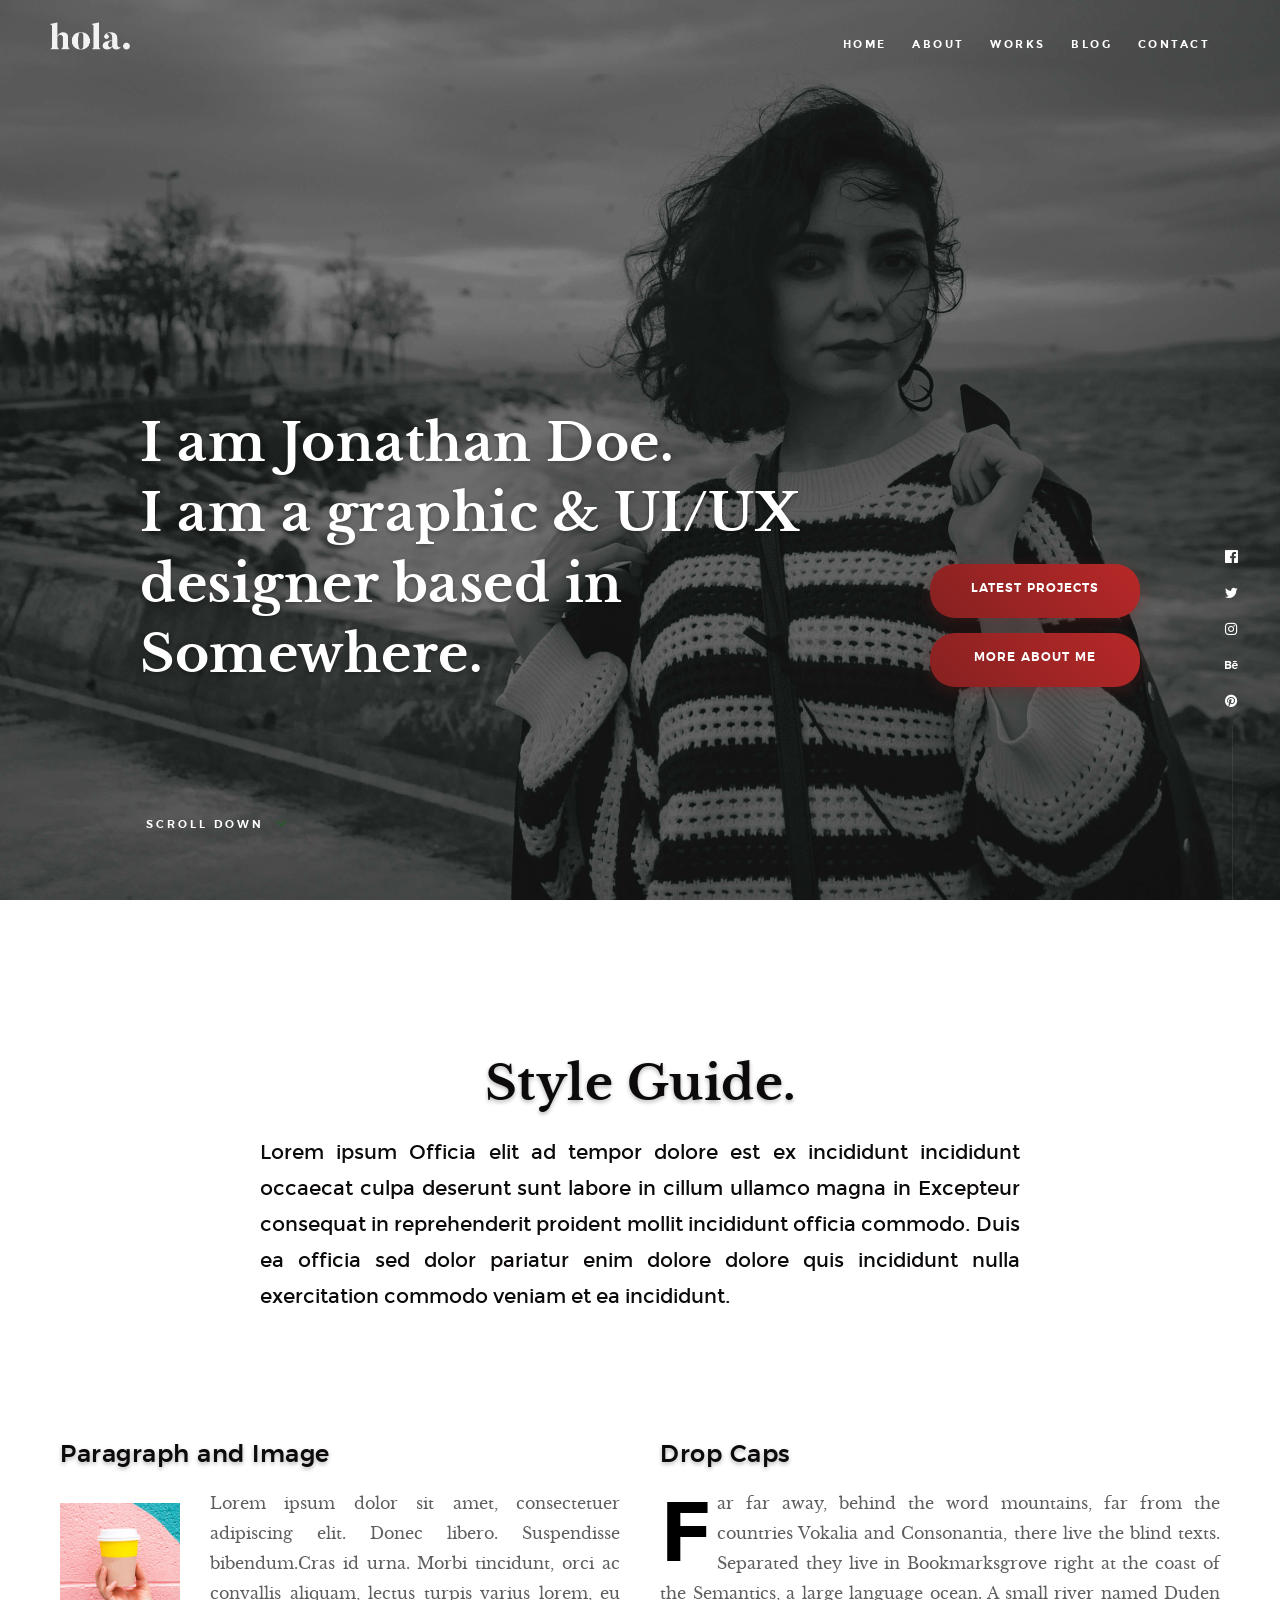
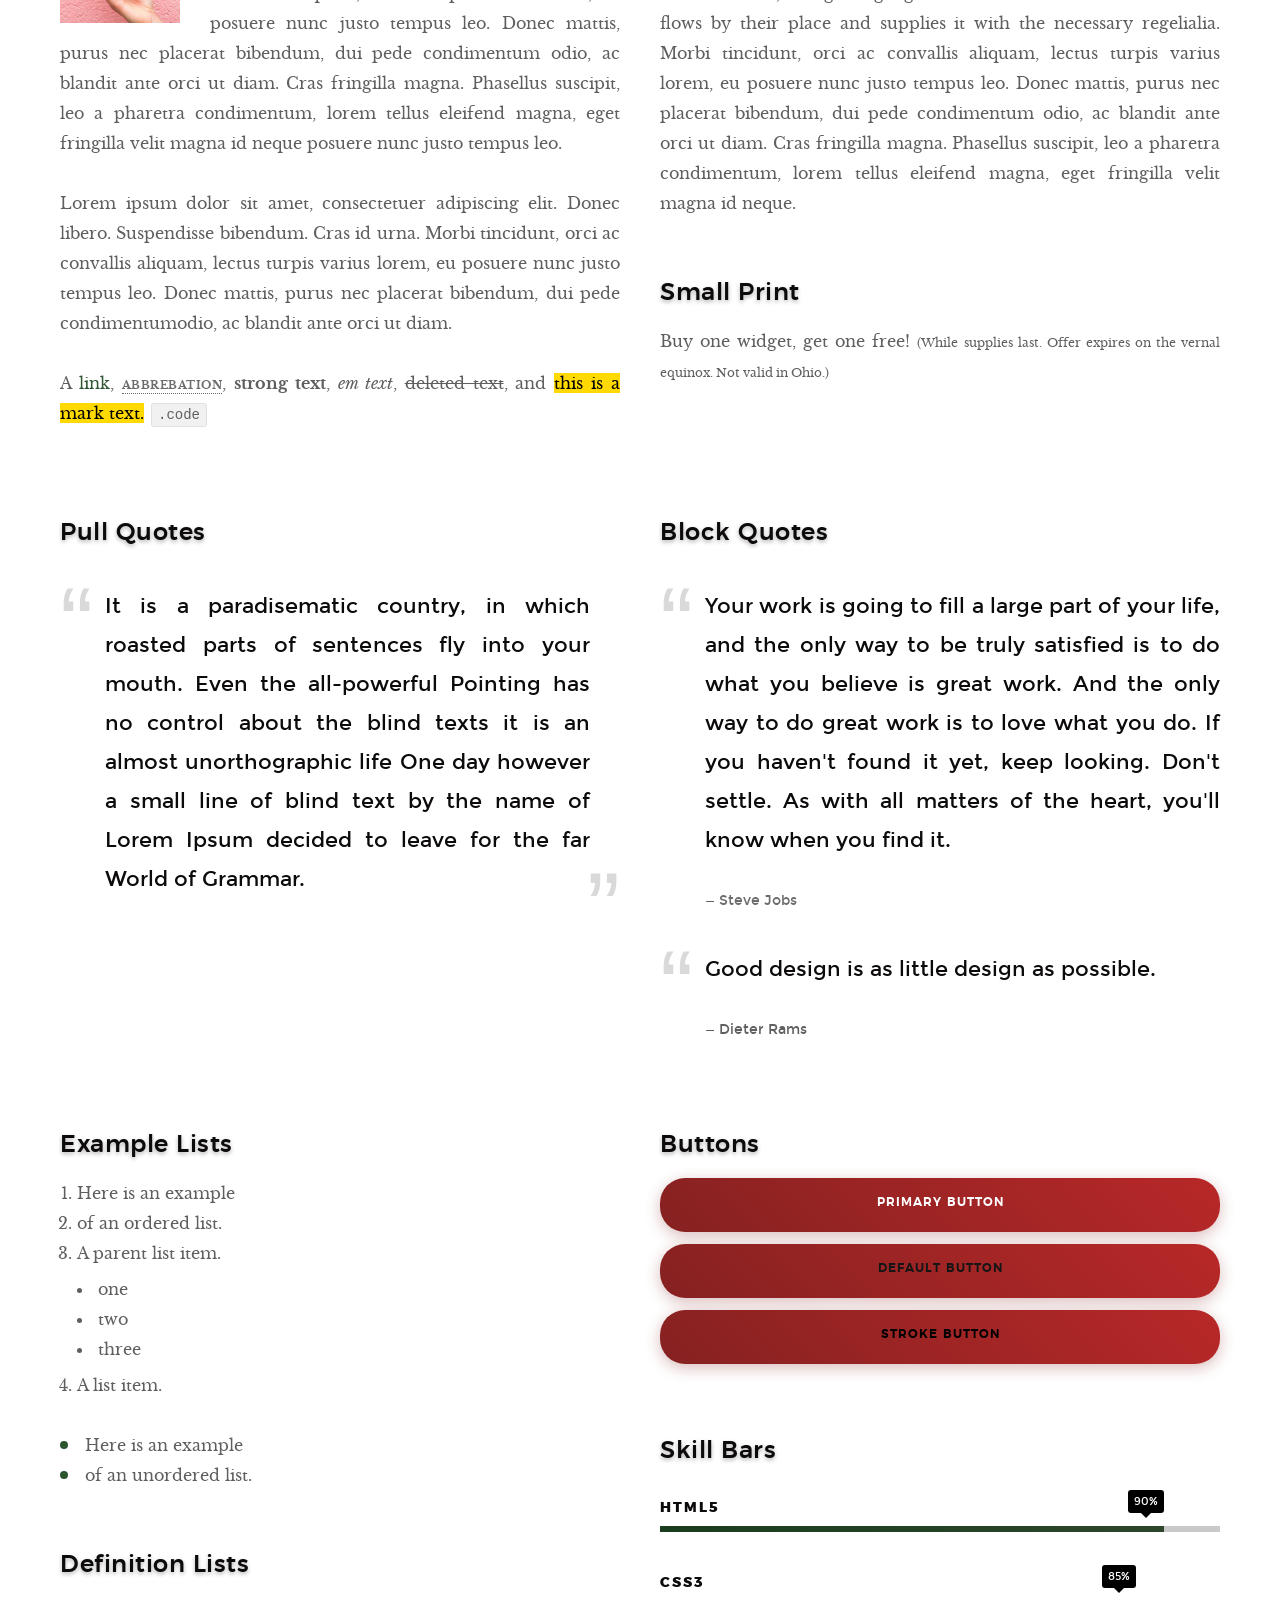
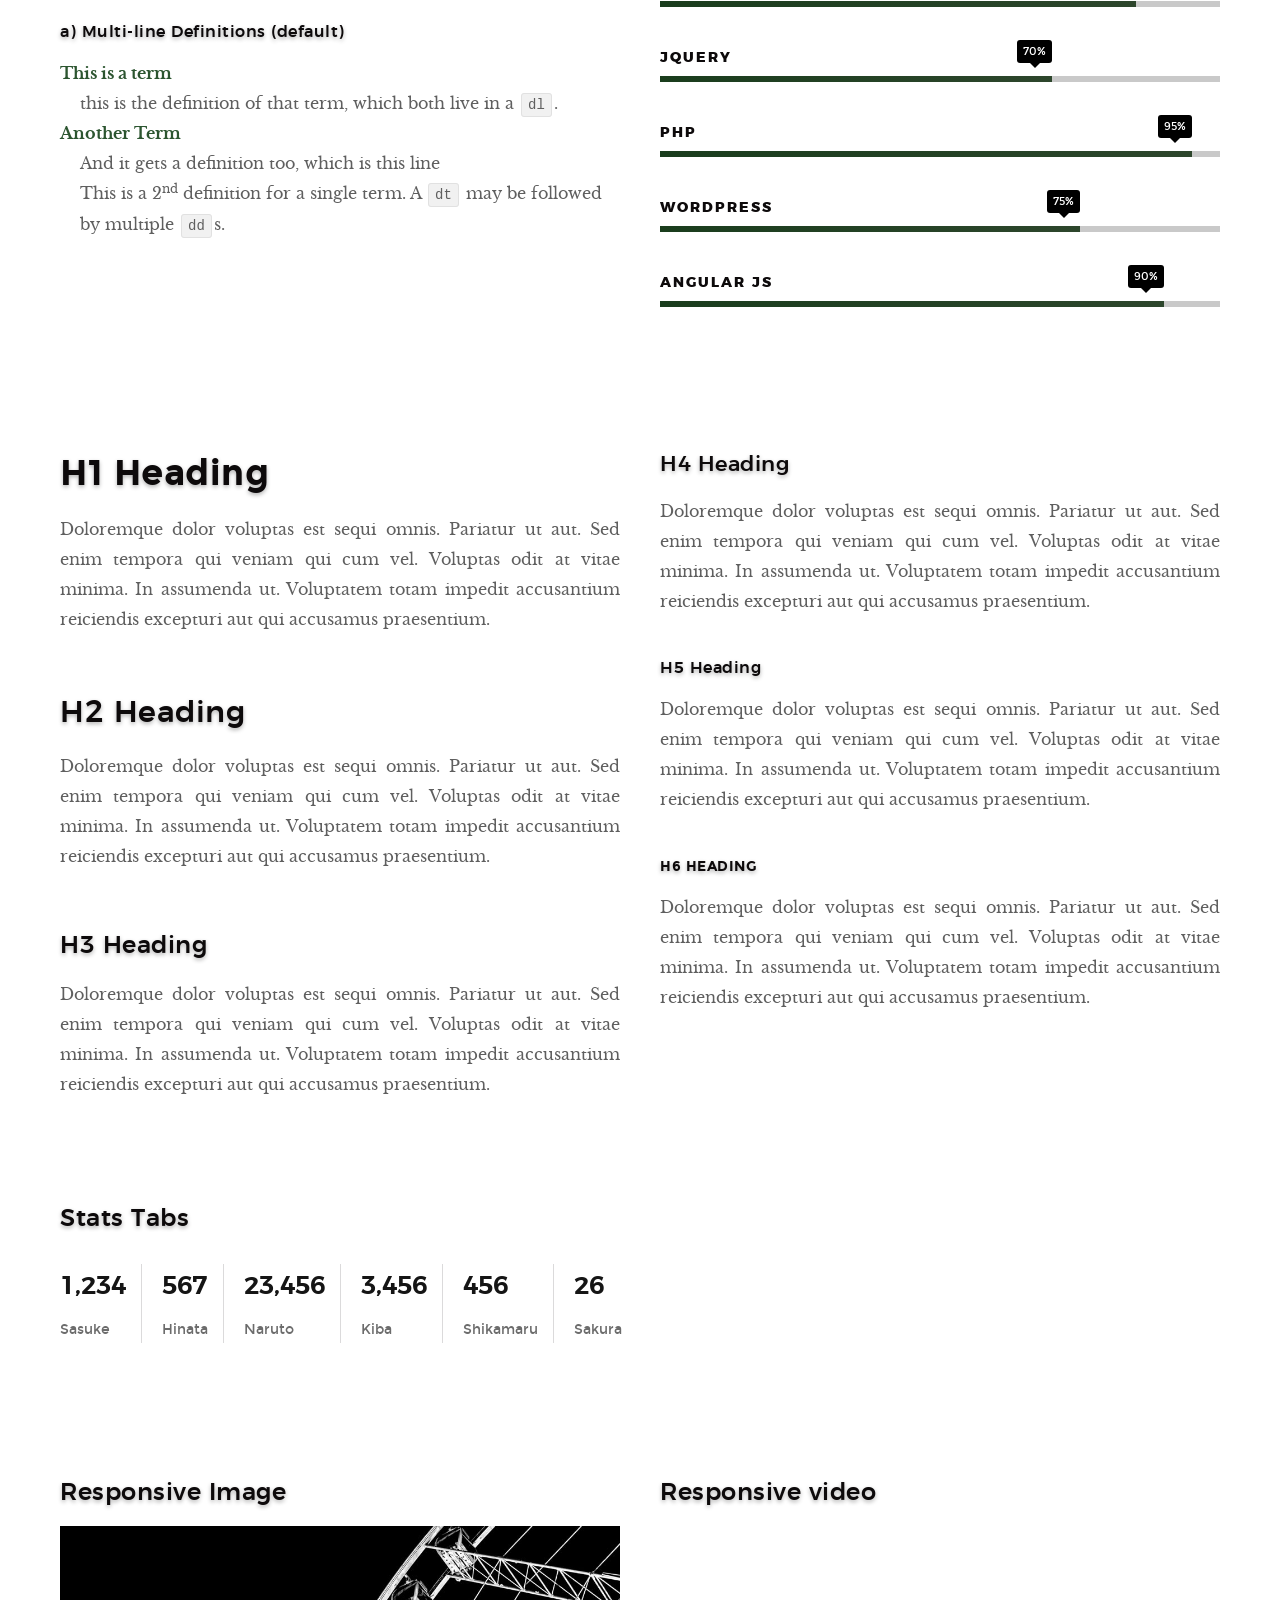
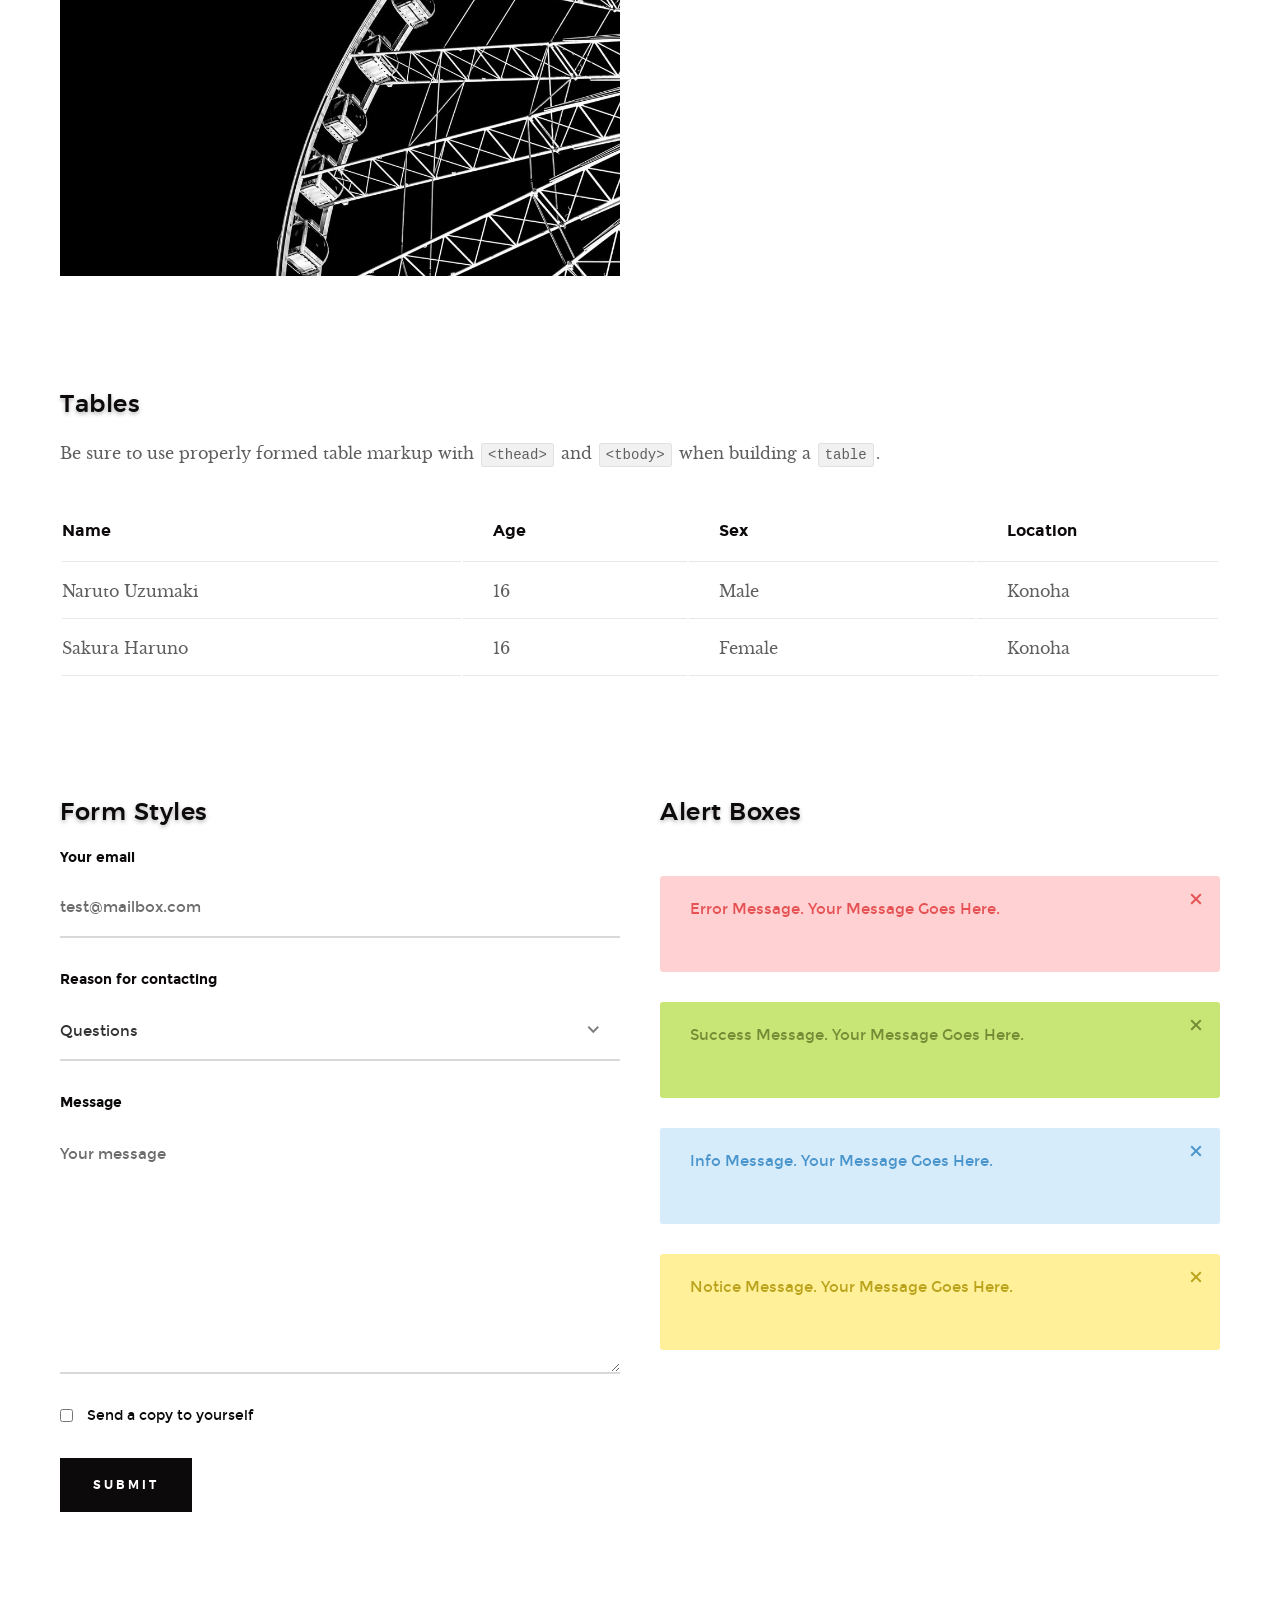
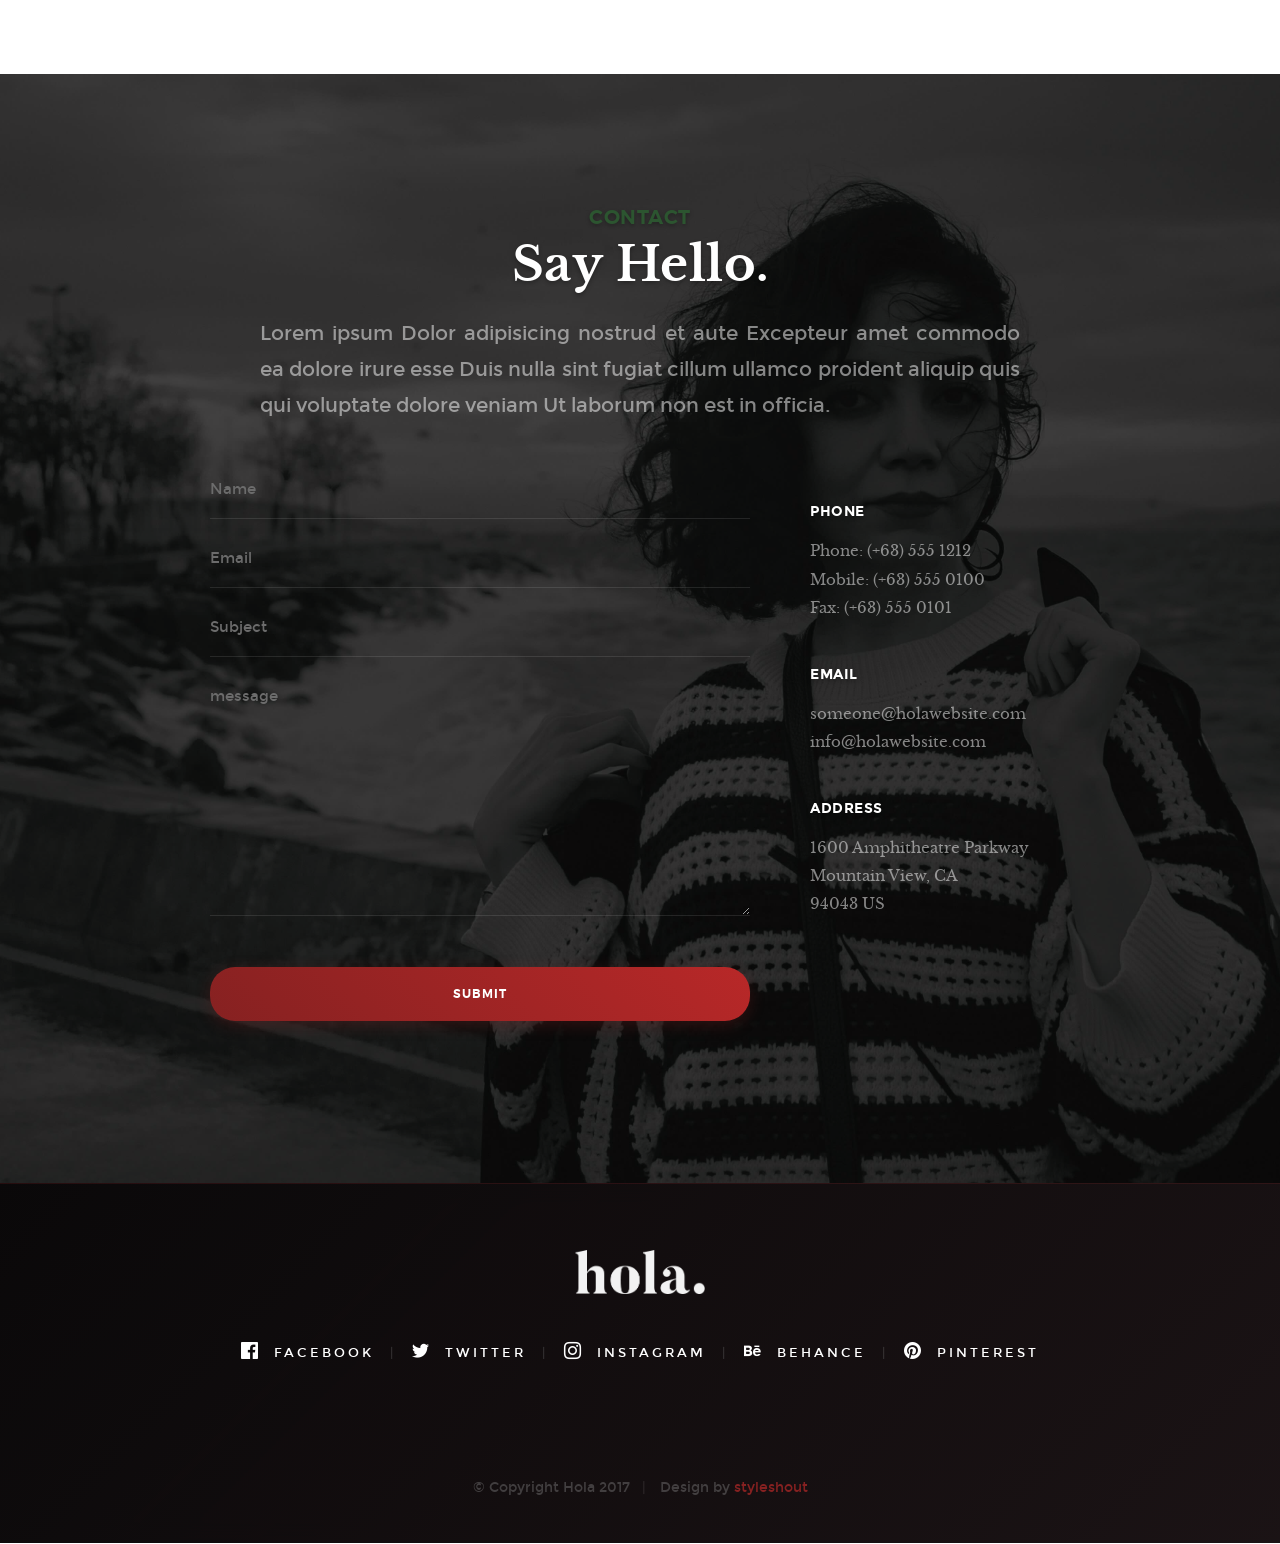
==== styles.html @ 3fc9a1b9 "inital commit" ====
<!DOCTYPE html>
<!--[if lt IE 9 ]><html class="no-js oldie" lang="en"> <![endif]-->
<!--[if IE 9 ]><html class="no-js oldie ie9" lang="en"> <![endif]-->
<!--[if (gte IE 9)|!(IE)]><!-->
<html class="no-js" lang="en">
<!--<![endif]-->

<head>

    <!--- basic page needs
   ================================================== -->
    <meta charset="utf-8">
    <title>Style Guide - Hola</title>
    <meta name="description" content="">
    <meta name="author" content="">

    <!-- mobile specific metas
   ================================================== -->
    <meta name="viewport" content="width=device-width, initial-scale=1">

    <!-- CSS
   ================================================== -->
    <link rel="stylesheet" href="css/base.css">
    <link rel="stylesheet" href="css/vendor.css">
    <link rel="stylesheet" href="css/main.css">

    <style type="text/css" media="screen">
        .s-styles { 
             background: white;
              padding-top: 15rem;
              padding-bottom: 12rem;
        }
     </style> 

    <!-- script
   ================================================== -->
    <script src="js/modernizr.js"></script>
    <script src="js/pace.min.js"></script>

    <!-- favicons
	================================================== -->
    <link rel="shortcut icon" href="favicon.ico" type="image/x-icon">
    <link rel="icon" href="favicon.ico" type="image/x-icon">

</head>

<body id="top">

    <!-- header
    ================================================== -->
    <header class="s-header">

        <div class="header-logo">
            <a class="site-logo" href="index.html"><img src="images/logo.png" alt="Homepage"></a>
        </div>

        <nav class="header-nav-wrap">
            <ul class="header-nav">
                <li><a href="index.html#home" title="home">Home</a></li>
                <li><a href="index.html#about" title="about">About</a></li>
                <li><a href="index.html#works" title="works">Works</a></li>
                <li class="current"><a href="blog.html" title="blog">Blog</a></li>
                <li><a href="index.html#contact" title="contact">Contact</a></li>	
            </ul>
        </nav>

        <a class="header-menu-toggle" href="#0"><span>Menu</span></a>

   </header> <!-- end s-header -->


   <!-- home
   ================================================== -->
   <section id="home" class="s-home page-hero target-section" data-parallax="scroll" data-image-src="images/hediyeh-bg.jpeg" data-natural-width=3000 data-natural-height=2000 data-position-y=center>
    
        <div class="overlay"></div>
        <div class="shadow-overlay"></div>

        <div class="home-content">

            <div class="row home-content__main">

                <!-- <h3>Hello There</h3> -->

                <h1>
                    I am Jonathan Doe. <br>
                    I am a graphic & UI/UX <br>
                    designer based in Somewhere.
                </h1>

                <div class="home-content__buttons">
                    <a href="index.html#works" class="btn btn--stroke">
                        Latest Projects
                    </a>
                    <a href="index.html#about" class="btn btn--stroke">
                        More About Me
                    </a>
                </div>

                <div class="home-content__scroll">
                    <a href="#styles" class="smoothscroll scroll-link">
                        <span>Scroll Down</span>
                    </a>
                </div>

            </div>

        </div> <!-- end home-content -->

        <ul class="home-social">
            <li>
                <a href="#"><i class="im im-facebook" aria-hidden="true"></i><span>Facebook</span></a>
            </li>
            <li>
                <a href="#"><i class="im im-twitter" aria-hidden="true"></i><span>Twiiter</span></a>
            </li>
            <li>
                <a href="#"><i class="im im-instagram" aria-hidden="true"></i><span>Instagram</span></a>
            </li>
            <li>
                <a href="#"><i class="im im-behance" aria-hidden="true"></i><span>Behance</span></a>
            </li>
            <li>
                <a href="#"><i class="im im-pinterest" aria-hidden="true"></i><span>Pinterest</span></a>
            </li>
        </ul> 
        <!-- end home-social -->

    </section> <!-- end s-home -->


    <!-- styles
    ================================================== -->
    <section id="styles" class="s-styles">
    
        <div class="row narrow section-intro add-bottom text-center">

            <div class="col-twelve tab-full">

                <h1>Style Guide.</h1>

                <p class="lead">Lorem ipsum Officia elit ad tempor dolore est ex incididunt incididunt occaecat culpa deserunt sunt labore in cillum ullamco magna in Excepteur consequat in reprehenderit proident mollit incididunt officia commodo.
                Duis ea officia sed dolor pariatur enim dolore dolore quis incididunt nulla exercitation commodo veniam et ea incididunt.</p>

            </div>

        </div>

        <div class="row">

            <div class="col-six tab-full">

                <h3>Paragraph and Image</h3>

                <p><a href="#"><img width="120" height="120" class="pull-left" alt="sample-image" src="images/sample-image.jpg"></a>
                Lorem ipsum dolor sit amet, consectetuer adipiscing elit. Donec libero. Suspendisse bibendum.Cras id urna. Morbi tincidunt, orci ac convallis aliquam, lectus turpis varius lorem, eu posuere nunc justo tempus leo. Donec mattis, purus nec placerat bibendum, dui pede condimentum odio, ac blandit ante orci ut diam. Cras fringilla magna. Phasellus suscipit, leo a pharetra condimentum, lorem tellus eleifend magna, eget fringilla velit magna id neque posuere nunc justo tempus leo. </p>

                <p>
                Lorem ipsum dolor sit amet, consectetuer adipiscing elit. Donec libero. Suspendisse bibendum. Cras id urna. Morbi tincidunt, orci ac convallis aliquam, lectus turpis varius lorem, eu posuere nunc justo tempus leo. Donec mattis, purus nec placerat bibendum, dui pede condimentumodio, ac blandit ante orci ut diam.	
                </p>

                <p>A <a href="#">link</a>,
                <abbr title="this really isn't a very good description">abbrebation</abbr>,
                <strong>strong text</strong>,
                <em>em text</em>,
                <del>deleted text</del>, and
                <mark>this is a mark text.</mark>
                <code>.code</code>
                </p>

            </div>

            <div class="col-six tab-full">

                <h3>Drop Caps</h3>

                <p class="drop-cap">Far far away, behind the word mountains, far from the countries Vokalia and Consonantia,
                there live the blind texts. Separated they live in Bookmarksgrove right at the coast of the
                Semantics, a large language ocean. A small river named Duden flows by their place and supplies it with the necessary regelialia. Morbi tincidunt, orci ac convallis aliquam, lectus turpis varius lorem, eu	posuere nunc justo tempus leo. Donec mattis, purus nec placerat bibendum, dui pede condimentum odio, ac blandit ante orci ut diam. Cras fringilla magna. Phasellus suscipit, leo a pharetra condimentum, lorem tellus eleifend magna, eget fringilla velit magna id neque.
                </p>

                <h3>Small Print</h3>

                <p>Buy one widget, get one free!
                <small>(While supplies last. Offer expires on the vernal equinox. Not valid in Ohio.)</small>
                </p>

            </div>

        </div> <!-- end row -->

        <div class="row">

            <div class="col-six tab-full">

                <h3>Pull Quotes</h3>

                <aside class="pull-quote">
                    <blockquote>
                    <p>It is a paradisematic country, in which roasted parts of
                    sentences fly into your mouth. Even the all-powerful Pointing has no control about the blind
                    texts it is an almost unorthographic life One day however a small line of blind text by the name
                    of Lorem Ipsum decided to leave for the far World of Grammar.</p>
                    </blockquote>
                </aside>

            </div>

            <div class="col-six tab-full">

                <h3>Block Quotes</h3>

                <blockquote cite="http://where-i-got-my-info-from.com">
                <p>Your work is going to fill a large part of your life, and the only way to be truly satisfied is
                to do what you believe is great work. And the only way to do great work is to love what you do.
                If you haven't found it yet, keep looking. Don't settle. As with all matters of the heart, you'll know when you find it.
                </p>
                <cite>
                   <a href="#">Steve Jobs</a>
                </cite>
                </blockquote>

                <blockquote>
                <p>Good design is as little design as possible.</p>
                <cite>Dieter Rams</cite>
                </blockquote>

            </div>

        </div> <!-- end row -->


        <div class="row half-bottom">

            <div class="col-six tab-full">

                <h3>Example Lists</h3>

                <ol>
                    <li>Here is an example</li>
                    <li>of an ordered list.</li>
                    <li>A parent list item.
                            <ul>
                                <li>one</li>
                                <li>two</li>
                                <li>three</li>
                        </ul>
                        </li>
                        <li>A list item.</li>
                    </ol>

                <ul class="disc">
                    <li>Here is an example</li>
                    <li>of an unordered list.</li>
                </ul>

                <h3>Definition Lists</h3>

                <h5>a) Multi-line Definitions (default) </h5>

                <dl>
                    <dt><strong>This is a term</strong></dt>
                        <dd>this is the definition of that term, which both live in a <code>dl</code>.</dd>
                    <dt><strong>Another Term</strong></dt>
                        <dd>And it gets a definition too, which is this line</dd>
                        <dd>This is a 2<sup>nd</sup> definition for a single term. A <code>dt</code> may be followed by multiple <code>dd</code>s.</dd>
                </dl>

            </div>

            <div class="col-six tab-full">

                <h3>Buttons</h3>

                <p>
                    <a class="btn btn--primary full-width" href="#0">Primary Button</a>
                    <a class="btn full-width" href="#0">Default Button</a>
                    <a class="btn btn--stroke full-width" href="#0">Stroke Button</a>
                </p>

                <h3>Skill Bars</h3>
                
                <ul class="skill-bars">
                    <li>
                    <div class="progress percent90"><span>90%</span></div>
                    <strong>HTML5</strong>
                    </li>
                    <li>
                    <div class="progress percent85"><span>85%</span></div>
                    <strong>CSS3</strong>
                    </li>
                    <li>
                    <div class="progress percent70"><span>70%</span></div>
                    <strong>JQuery</strong>
                    </li>
                    <li>
                    <div class="progress percent95"><span>95%</span></div>
                    <strong>PHP</strong>
                    </li>
                    <li>
                    <div class="progress percent75"><span>75%</span></div>
                    <strong>Wordpress</strong>
                    </li>
                    <li>
                    <div class="progress percent90"><span>90%</span></div>
                    <strong>Angular JS</strong>
                    </li>
                </ul>

            </div>

        </div> <!-- end row -->

        <div class="row half-bottom">

            <div class="col-six tab-full">
                    
                <h1>H1 Heading</h1>
                <p>Doloremque dolor voluptas est sequi omnis. Pariatur ut aut. Sed enim tempora qui veniam qui cum vel. 
                Voluptas odit at vitae minima. In assumenda ut. Voluptatem totam impedit accusantium reiciendis excepturi aut qui accusamus praesentium.</p>

                <h2>H2 Heading</h2>
                <p>Doloremque dolor voluptas est sequi omnis. Pariatur ut aut. Sed enim tempora qui veniam qui cum vel. 
                Voluptas odit at vitae minima. In assumenda ut. Voluptatem totam impedit accusantium reiciendis excepturi aut qui accusamus praesentium.</p>

                <h3>H3 Heading</h3>
                <p>Doloremque dolor voluptas est sequi omnis. Pariatur ut aut. Sed enim tempora qui veniam qui cum vel. 
                Voluptas odit at vitae minima. In assumenda ut. Voluptatem totam impedit accusantium reiciendis excepturi aut qui accusamus praesentium.</p>

            </div>

            <div class="col-six tab-full">
                    
                <h4>H4 Heading</h4>
                <p>Doloremque dolor voluptas est sequi omnis. Pariatur ut aut. Sed enim tempora qui veniam qui cum vel. 
                Voluptas odit at vitae minima. In assumenda ut. Voluptatem totam impedit accusantium reiciendis excepturi aut qui accusamus praesentium.</p>

                <h5>H5 Heading</h5>
                <p>Doloremque dolor voluptas est sequi omnis. Pariatur ut aut. Sed enim tempora qui veniam qui cum vel. 
                Voluptas odit at vitae minima. In assumenda ut. Voluptatem totam impedit accusantium reiciendis excepturi aut qui accusamus praesentium.</p>

                <h6>H6 Heading</h6>
                <p>Doloremque dolor voluptas est sequi omnis. Pariatur ut aut. Sed enim tempora qui veniam qui cum vel. 
                Voluptas odit at vitae minima. In assumenda ut. Voluptatem totam impedit accusantium reiciendis excepturi aut qui accusamus praesentium.</p>

            </div>

        </div>


        <div class="row half-bottom">

            <div class="col-twelve">

                    <h3>Stats Tabs</h3>

                <ul class="stats-tabs">
                    <li><a href="#">1,234 <em>Sasuke</em></a></li>
                    <li><a href="#">567 <em>Hinata</em></a></li>
                    <li><a href="#">23,456 <em>Naruto</em></a></li>
                    <li><a href="#">3,456 <em>Kiba</em></a></li>
                    <li><a href="#">456 <em>Shikamaru</em></a></li>
                    <li><a href="#">26 <em>Sakura</em></a></li>
                    </ul>

            </div>

        </div> <!-- end row -->


        <div class="row half-bottom">

            <div class="col-six tab-full">

                <h3>Responsive Image</h3>
                <p><img src="images/wheel-500.jpg" 
                    srcset="images/wheel-1000.jpg 1000w, 
                    images/wheel-500.jpg 500w" 
                    sizes="(max-width: 1000px) 100vw, 1000px" alt=""></p>

            </div>

            <div class="col-six tab-full">

                <h3>Responsive video</h3>

                <div class="video-container">
                <iframe src="http://player.vimeo.com/video/14592941?title=0&amp;byline=0&amp;portrait=0&amp;color=F64B39" width="500" height="281" frameborder="0" webkitallowfullscreen mozallowfullscreen allowfullscreen></iframe> 
                </div>

            </div>
          
        </div> <!-- end row -->


        <div class="row add-bottom">

            <div class="col-twelve">

                <h3>Tables</h3>
                <p>Be sure to use properly formed table markup with <code>&lt;thead&gt;</code> and <code>&lt;tbody&gt;</code> when building a <code>table</code>.</p>

                <div class="table-responsive">

                    <table>
                            <thead>
                            <tr>
                                <th>Name</th>
                                <th>Age</th>
                                <th>Sex</th>
                                <th>Location</th>
                            </tr>
                            </thead>
                            <tbody>
                            <tr>
                                <td>Naruto Uzumaki</td>
                                <td>16</td>
                                <td>Male</td>
                                <td>Konoha</td>
                            </tr>
                            <tr>
                                <td>Sakura Haruno</td>
                                <td>16</td>
                                <td>Female</td>
                                <td>Konoha</td>
                            </tr>
                            </tbody>
                    </table>

                </div>

            </div>
          
        </div> <!-- end row -->
    

        <div class="row">

            <div class="col-six tab-full">

                <h3>Form Styles</h3>

                <form>
                        <div>
                            <label for="sampleInput">Your email</label>
                            <input class="full-width" type="email" placeholder="test@mailbox.com" id="sampleInput">
                    </div>
                    <div>
                            <label for="sampleRecipientInput">Reason for contacting</label>
                            <div class="ss-custom-select">
                                <select class="full-width" id="sampleRecipientInput">
                                    <option value="Option 1">Questions</option>
                                    <option value="Option 2">Report</option>
                                    <option value="Option 3">Others</option>
                                </select>
                            </div>
                    </div>
                    
                        <label for="exampleMessage">Message</label>
                        <textarea class="full-width" placeholder="Your message" id="exampleMessage"></textarea>

                        <label class="add-bottom">
                            <input type="checkbox">
                            <span class="label-text">Send a copy to yourself</span>
                        </label>
                    
                        <input class="btn--primary" type="submit" value="Submit">

                </form>

            </div>

            <div class="col-six tab-full">

                <h3>Alert Boxes</h3>

                <br>
                
                <div class="alert-box alert-box--error hideit">
                    <p>Error Message. Your Message Goes Here.</p>
                    <i class="im im-x-mark alert-box__close"></i>
                </div><!-- /error -->
                        
                <div class="alert-box alert-box--success hideit">
                    <p>Success Message. Your Message Goes Here.</p>
                    <i class="im im-x-mark alert-box__close"></i>
                </div><!-- /success -->
                        
                <div class="alert-box alert-box--info hideit">
                    <p>Info Message. Your Message Goes Here.</p>
                    <i class="im im-x-mark alert-box__close"></i>
                </div><!-- /info -->
                        
                <div class="alert-box alert-box--notice hideit">
                    <p>Notice Message. Your Message Goes Here.</p>
                    <i class="im im-x-mark alert-box__close"></i>
                </div><!-- /notice -->
            
            </div>

        </div> <!-- end row -->

    </section> <!-- end styles -->


    <!-- s-contact
    ================================================== -->
    <section id="contact" class="s-contact target-section">

        <div class="overlay"></div>

        <div class="row narrow section-intro">
            <div class="col-full">
                <h3>Contact</h3>
                <h1>Say Hello.</h1>
                
                <p class="lead">Lorem ipsum Dolor adipisicing nostrud et aute Excepteur amet commodo ea dolore irure esse Duis nulla sint fugiat cillum ullamco proident aliquip quis qui voluptate dolore veniam Ut laborum non est in officia.</p>
            </div>
        </div>

        <div class="row contact__main">
            <div class="col-eight tab-full contact__form">
                <form name="contactForm" id="contactForm" method="post" action="">
                    <fieldset>
    
                    <div class="form-field">
                        <input name="contactName" type="text" id="contactName" placeholder="Name" value="" minlength="2" required="" aria-required="true" class="full-width">
                    </div>
                    <div class="form-field">
                        <input name="contactEmail" type="email" id="contactEmail" placeholder="Email" value="" required="" aria-required="true" class="full-width">
                    </div>
                    <div class="form-field">
                        <input name="contactSubject" type="text" id="contactSubject" placeholder="Subject" value="" class="full-width">
                    </div>                       
                    <div class="form-field">
                            <textarea name="contactMessage" id="contactMessage" placeholder="message" rows="10" cols="50" required="" aria-required="true" class="full-width"></textarea>
                        </div>                      
                    <div class="form-field">
                        <button class="full-width btn--primary">Submit</button>
                        <div class="submit-loader">
                            <div class="text-loader">Sending...</div>
                            <div class="s-loader">
                                <div class="bounce1"></div>
                                <div class="bounce2"></div>
                                <div class="bounce3"></div>
                            </div>
                        </div>
                    </div>
    
                    </fieldset>
                </form>

                <!-- contact-warning -->
                <div class="message-warning">
                        Something went wrong. Please try again.
                </div> 
            
                <!-- contact-success -->
                <div class="message-success">
                        Your message was sent, thank you!<br>
                </div>
                        
            </div>
            <div class="col-four tab-full contact__infos">
                <h4 class="h06">Phone</h4>
                <p>Phone: (+63) 555 1212<br>
                Mobile: (+63) 555 0100<br>
                Fax: (+63) 555 0101
                </p>

                <h4 class="h06">Email</h4>
                <p>someone@holawebsite.com<br>
                info@holawebsite.com
                </p>

                <h4 class="h06">Address</h4>
                <p>
                1600 Amphitheatre Parkway<br>
                Mountain View, CA<br>
                94043 US
                </p>
            </div>

        </div>

    </section> <!-- end s-contact -->


    <!-- footer
    ================================================== -->
    <footer>
            <div class="row">
                <div class="col-full">
    
                    <div class="footer-logo">
                        <a class="footer-site-logo" href="#0"><img src="images/logo.png" alt="Homepage"></a>
                    </div>
    
                    <ul class="footer-social">
                        <li><a href="#0">
                            <i class="im im-facebook" aria-hidden="true"></i>
                            <span>Facebook</span>
                        </a></li>
                        <li><a href="#0">
                            <i class="im im-twitter" aria-hidden="true"></i>
                            <span>Twitter</span>
                        </a></li>
                        <li><a href="#0">
                            <i class="im im-instagram" aria-hidden="true"></i>
                            <span>Instagram</span>
                        </a></li>
                        <li><a href="#0">
                            <i class="im im-behance" aria-hidden="true"></i>
                            <span>Behance</span>
                        </a></li>
                        <li><a href="#0">
                            <i class="im im-pinterest" aria-hidden="true"></i>
                            <span>Pinterest</span>
                        </a></li>
                    </ul>
                        
                </div>
            </div>
    
            <div class="row footer-bottom">
    
                <div class="col-twelve">
                    <div class="copyright">
                        <span>© Copyright Hola 2017</span> 
                        <span>Design by <a href="https://www.styleshout.com/">styleshout</a></span>	
                    </div>
    
                    <div class="go-top">
                    <a class="smoothscroll" title="Back to Top" href="#top"><i class="im im-arrow-up" aria-hidden="true"></i></a>
                    </div>
                </div>
    
            </div> <!-- end footer-bottom -->
    
        </footer> <!-- end footer -->
    
    
        <div id="preloader"> 
            <div id="loader"></div>
        </div>
    
    
        <!-- Java Script
        ================================================== -->
        <script src="js/jquery-3.2.1.min.js"></script>
        <script src="js/plugins.js"></script>
        <script src="js/main.js"></script>

</body>

</html>
---- css/base.css ----
/* =================================================================== 
 *
 *  Hola v1.0 Base Stylesheet
 *  10-02-2017
 *  ------------------------------------------------------------------
 *
 *  TOC:
 *  # Normalize
 *  # Basic/base setup styles
 *      ## Media
 *      ## Typography resets
 *      ## links
 *      ## inputs
 *  # grid
 *      ## medium size devices
 *      ## tablets
 *      ## mobile devices
 *      ## small mobile devices
 *  # block grids
 *      ## medium size devices
 *      ## tablets
 *      ## mobile devices
 *      ## small mobile devices
 *  # MISC
 *
 * =================================================================== */


/* ===================================================================
 * # normalize
 * normalize.css v5.0.0 | MIT License | 
 * github.com/necolas/normalize.css
 *
 * ------------------------------------------------------------------- */

html {
    font-family: sans-serif;
    line-height: 1.15;
    -ms-text-size-adjust: 100%;
    -webkit-text-size-adjust: 100%;
}

body {
    margin: 0;
}

article, aside, footer, header, nav, section {
    display: block;
}

h1 {
    font-size: 2em;
    margin: 0.67em 0;
}

figcaption, figure, main {
    display: block;
}

figure {
    margin: 1em 40px;
}

hr {
    box-sizing: content-box;
    height: 0;
    overflow: visible;
}

pre {
    font-family: monospace, monospace;
    font-size: 1em;
}

a {
    background-color: transparent;
    -webkit-text-decoration-skip: objects;
}

a:active, a:hover {
    outline-width: 0;
}

abbr[title] {
    border-bottom: none;
    text-decoration: underline;
    text-decoration: underline dotted;
}

b, strong {
    font-weight: inherit;
}

b, strong {
    font-weight: bolder;
}

code, kbd, samp {
    font-family: monospace, monospace;
    font-size: 1em;
}

dfn {
    font-style: italic;
}

mark {
    background-color: #ff0;
    color: #000;
}

small {
    font-size: 80%;
}

sub, sup {
    font-size: 75%;
    line-height: 0;
    position: relative;
    vertical-align: baseline;
}

sub {
    bottom: -0.25em;
}

sup {
    top: -0.5em;
}

audio, video {
    display: inline-block;
}

audio:not([controls]) {
    display: none;
    height: 0;
}

img {
    border-style: none;
}

svg:not(:root) {
    overflow: hidden;
}

button, input, optgroup, select, textarea {
    font-family: sans-serif;
    font-size: 100%;
    line-height: 1.15;
    margin: 0;
}

button, input {
    overflow: visible;
}

button, select {
    text-transform: none;
}

button, html [type="button"], [type="reset"], [type="submit"] {
    -webkit-appearance: button;
}

button::-moz-focus-inner, [type="button"]::-moz-focus-inner, [type="reset"]::-moz-focus-inner, [type="submit"]::-moz-focus-inner {
    border-style: none;
    padding: 0;
}

button:-moz-focusring, [type="button"]:-moz-focusring, [type="reset"]:-moz-focusring, [type="submit"]:-moz-focusring {
    outline: 1px dotted ButtonText;
}

fieldset {
    border: 1px solid #c0c0c0;
    margin: 0 2px;
    padding: 0.35em 0.625em 0.75em;
}

legend {
    box-sizing: border-box;
    color: inherit;
    display: table;
    max-width: 100%;
    padding: 0;
    white-space: normal;
}

progress {
    display: inline-block;
    vertical-align: baseline;
}

textarea {
    overflow: auto;
}

[type="checkbox"], [type="radio"] {
    box-sizing: border-box;
    padding: 0;
}

[type="number"]::-webkit-inner-spin-button, [type="number"]::-webkit-outer-spin-button {
    height: auto;
}

[type="search"] {
    -webkit-appearance: textfield;
    outline-offset: -2px;
}

[type="search"]::-webkit-search-cancel-button, [type="search"]::-webkit-search-decoration {
    -webkit-appearance: none;
}

::-webkit-file-upload-button {
    -webkit-appearance: button;
    font: inherit;
}

details, menu {
    display: block;
}

summary {
    display: list-item;
}

canvas {
    display: inline-block;
}

template {
    display: none;
}

[hidden] {
    display: none;
}


/* ===================================================================
 * # basic/base setup styles - (_basic.scss)
 *
 * ------------------------------------------------------------------- */

html {
    font-size: 62.5%;
    box-sizing: border-box;
}

*, *::before, *::after {
    box-sizing: inherit;
}

body {
    font-weight: normal;
    line-height: 1;
    word-wrap: break-word;
    text-rendering: optimizeLegibility;
    -webkit-overflow-scrolling: touch;
    -webkit-text-size-adjust: none;
}

body, input, button {
    -moz-osx-font-smoothing: grayscale;
    -webkit-font-smoothing: antialiased;
}


/* ------------------------------------------------------------------- 
 * ## Media - (_basic.scss)
 * ------------------------------------------------------------------- */

img, video {
    max-width: 100%;
    height: auto;
}


/* ------------------------------------------------------------------- 
 * ## Typography resets - (_basic.scss)
 * ------------------------------------------------------------------- */

div, dl, dt, dd, ul, ol, li, h1, h2, h3, h4, h5, h6, pre, form, p, blockquote, th, td {
    margin: 0;
    padding: 0;
}

h1, h2, h3, h4, h5, h6 {
    -webkit-font-smoothing: auto;
    -webkit-font-smoothing: antialiased;
    -webkit-font-variant-ligatures: common-ligatures;
    -moz-font-variant-ligatures: common-ligatures;
    font-variant-ligatures: common-ligatures;
    text-rendering: optimizeLegibility;
}

em, i {
    font-style: italic;
    line-height: inherit;
}

strong, b {
    font-weight: bold;
    line-height: inherit;
}

small {
    font-size: 60%;
    line-height: inherit;
}

ol, ul {
    list-style: none;
}

li {
    display: block;
}


/* ------------------------------------------------------------------- 
 * ## links - (_basic.scss)
 * ------------------------------------------------------------------- */

a {
    text-decoration: none;
    line-height: inherit;
}

a img {
    border: none;
}


/* ------------------------------------------------------------------- 
 * ## inputs - (_basic.scss)
 * ------------------------------------------------------------------- */

fieldset {
    margin: 0;
    padding: 0;
}

input[type="email"], 
input[type="number"], 
input[type="search"], 
input[type="text"], 
input[type="tel"], 
input[type="url"], 
input[type="password"], textarea {
    -webkit-appearance: none;
    -moz-appearance: none;
    -ms-appearance: none;
    -o-appearance: none;
    appearance: none;
}


/* ===================================================================
 * # grid - (_grid.scss)
 *
 * ------------------------------------------------------------------- */

.row {
    width: 94%;
    max-width: 1200px;
    margin: 0 auto;
}

.row:after {
    content: "";
    display: table;
    clear: both;
}

.row .row {
    width: auto;
    max-width: none;
    margin-left: -20px;
    margin-right: -20px;
}


/* column blocks
 * -------------------------------------- */

[class*="col-"] {
    float: left;
}

[class*="col-"] + [class*="col-"].end {
    float: right;
}

[class*="col-"] {
    padding: 0 20px;
}


/* column width classes 
 * -------------------------------------- */

.col-one {
    width: 8.33333%;
}

.col-two, .col-1-6 {
    width: 16.66667%;
}

.col-three, .col-1-4 {
    width: 25%;
}

.col-four, .col-1-3 {
    width: 33.33333%;
}

.col-five {
    width: 41.66667%;
}

.col-six, .col-1-2 {
    width: 50%;
}

.col-seven {
    width: 58.33333%;
}

.col-eight, .col-2-3 {
    width: 66.66667%;
}

.col-nine, .col-3-4 {
    width: 75%;
}

.col-ten, .col-5-6 {
    width: 83.33333%;
}

.col-eleven {
    width: 91.66667%;
}

.col-twelve, .col-full {
    width: 100%;
}


/* ------------------------------------------------------------------- 
 * ## medium size devices - (_grid.scss)
 * ------------------------------------------------------------------- */

@media only screen and (max-width: 1200px) {
    .row .row {
        margin-left: -15px;
        margin-right: -15px;
    }
    [class*="col-"] {
        padding: 0 15px;
    }
    .md-two, .md-1-6 {
        width: 16.66667%;
    }
    .md-one {
        width: 8.33333%;
    }
    .md-three, .md-1-4 {
        width: 25%;
    }
    .md-four, .md-1-3 {
        width: 33.33333%;
    }
    .md-five {
        width: 41.66667%;
    }
    .md-six, .md-1-2 {
        width: 50%;
    }
    .md-seven {
        width: 58.33333%;
    }
    .md-eight, .md-2-3 {
        width: 66.66667%;
    }
    .md-nine, .md-3-4 {
        width: 75%;
    }
    .md-ten, .md-5-6 {
        width: 83.33333%;
    }
    .md-eleven {
        width: 91.66667%;
    }
    .md-twelve, .md-full {
        width: 100%;
    }
}


/* ------------------------------------------------------------------- 
 * ## tablets - (_grid.scss)
 * ------------------------------------------------------------------- */

@media only screen and (max-width: 800px) {
    .row {
        width: 90%;
    }
    .tab-1-4 {
        width: 25%;
    }
    .tab-1-3 {
        width: 33.33333%;
    }
    .tab-1-2 {
        width: 50%;
    }
    .tab-2-3 {
        width: 66.66667%;
    }
    .tab-3-4 {
        width: 75%;
    }
    .tab-full {
        width: 100%;
    }
}


/* ------------------------------------------------------------------- 
 * ## mobile devices - (_grid.scss)
 * ------------------------------------------------------------------- */

@media only screen and (max-width: 600px) {
    .row {
        width: auto;
        padding-left: 25px;
        padding-right: 25px;
    }
    .row .row {
        margin-left: -10px;
        margin-right: -10px;
    }
    [class*="col-"] {
        padding: 0 10px;
    }
    .mob-1-4 {
        width: 25%;
    }
    .mob-1-3 {
        width: 33.33333%;
    }
    .mob-1-2 {
        width: 50%;
    }
    .mob-2-3 {
        width: 66.66667%;
    }
    .mob-3-4 {
        width: 75%;
    }
    .mob-full {
        width: 100%;
    }
}


/* ------------------------------------------------------------------- 
 * ## small mobile devices - (_grid.scss) 
 * ------------------------------------------------------------------- */


/* stack columns on small mobile devices
 * ------------------------------------------------------------------- */

@media only screen and (max-width: 400px) {
    .row .row {
        padding-left: 0;
        padding-right: 0;
        margin-left: 0;
        margin-right: 0;
    }
    [class*="col-"] {
        width: 100% !important;
        float: none !important;
        clear: both !important;
        margin-left: 0;
        margin-right: 0;
        padding: 0;
    }
    [class*="col-"] + [class*="col-"].end {
        float: none;
    }
}


/* ===================================================================
 * # block grids - (_grid.scss)
 * ------------------------------------------------------------------- */


/*   Equally-sized columns define at row level
 * ------------------------------------------------------------------- */

[class*="block-"]:after {
    content: "";
    display: table;
    clear: both;
}

.block-1-6 .col-block {
    width: 16.66667%;
}

.block-1-5 .col-block {
    width: 20%;
}

.block-1-4 .col-block {
    width: 25%;
}

.block-1-3 .col-block {
    width: 33.33333%;
}

.block-1-2 .col-block {
    width: 50%;
}


/**
 * Clearing for block grid columns. Allow columns with 
 * different heights to align properly.
 */

.block-1-6 .col-block:nth-child(6n+1), 
.block-1-5 .col-block:nth-child(5n+1), 
.block-1-4 .col-block:nth-child(4n+1), 
.block-1-3 .col-block:nth-child(3n+1), 
.block-1-2 .col-block:nth-child(2n+1) {
    clear: both;
}


/* ------------------------------------------------------------------- 
 * ## medium size devices - (_grid.scss)
 * ------------------------------------------------------------------- */

@media only screen and (max-width: 1200px) {
    .block-m-1-6 .col-block {
        width: 16.66667%;
    }
    .block-m-1-5 .col-block {
        width: 20%;
    }
    .block-m-1-4 .col-block {
        width: 25%;
    }
    .block-m-1-3 .col-block {
        width: 33.33333%;
    }
    .block-m-1-2 .col-block {
        width: 50%;
    }
    .block-m-full .col-block {
        width: 100%;
        clear: both;
    }
    [class*="block-m-"] .bgrid:nth-child(n) {
        clear: none;
    }
    .block-m-1-6 .col-block:nth-child(6n+1), 
    .block-m-1-5 .col-block:nth-child(5n+1), 
    .block-m-1-4 .col-block:nth-child(4n+1), 
    .block-m-1-3 .col-block:nth-child(3n+1), 
    .block-m-1-2 .col-block:nth-child(2n+1) {
        clear: both;
    }
}


/* ------------------------------------------------------------------- 
 * ## tablets - (_grid.scss)
 * ------------------------------------------------------------------- */

@media only screen and (max-width: 800px) {
    .block-tab-1-6 .col-block {
        width: 16.66667%;
    }
    .block-tab-1-5 .col-block {
        width: 20%;
    }
    .block-tab-1-4 .col-block {
        width: 25%;
    }
    .block-tab-1-3 .col-block {
        width: 33.33333%;
    }
    .block-tab-1-2 .col-block {
        width: 50%;
    }
    .block-tab-full .col-block {
        width: 100%;
        clear: both;
    }
    [class*="block-tab-"] .bgrid:nth-child(n) {
        clear: none;
    }
    .block-tab-1-6 .col-block:nth-child(6n+1), 
    .block-tab-1-6 .col-block:nth-child(5n+1), 
    .block-tab-1-4 .col-block:nth-child(4n+1), 
    .block-tab-1-3 .col-block:nth-child(3n+1), 
    .block-tab-1-2 .col-block:nth-child(2n+1) {
        clear: both;
    }
}


/* ------------------------------------------------------------------- 
 * ## mobile devices - (_grid.scss)
 * ------------------------------------------------------------------- */

@media only screen and (max-width: 600px) {
    .block-mob-1-6 .col-block {
        width: 16.66667%;
    }
    .block-mob-1-5 .col-block {
        width: 20%;
    }
    .block-mob-1-4 .col-block {
        width: 25%;
    }
    .block-mob-1-3 .col-block {
        width: 33.33333%;
    }
    .block-mob-1-2 .col-block {
        width: 50%;
    }
    .block-mob-full .col-block {
        width: 100%;
        clear: both;
    }
    [class*="block-mob-"] .bgrid:nth-child(n) {
        clear: none;
    }
    .block-mob-1-6 .col-block:nth-child(6n+1), 
    .block-mob-1-5 .col-block:nth-child(5n+1), 
    .block-mob-1-4 .col-block:nth-child(4n+1), 
    .block-mob-1-3 .col-block:nth-child(3n+1), 
    .block-mob-1-2 .col-block:nth-child(2n+1) {
        clear: both;
    }
}


/* ------------------------------------------------------------------- 
 * ## small mobile devices - (_grid.scss) 
 * ------------------------------------------------------------------- */


/* stack columns on small mobile devices
 * ------------------------------------------------------------------- */

@media only screen and (max-width: 400px) {
    .stack .col-block {
        width: 100% !important;
        float: none !important;
        clear: both !important;
        margin-left: 0;
        margin-right: 0;
    }
}


/* ===================================================================
 * # MISC  - (_grid.scss)
 *
 * ------------------------------------------------------------------- */

.group:after {
    content: "";
    display: table;
    clear: both;
}


/* Misc Helper Styles
 * -------------------------------------- */

.is-hidden {
    display: none;
}

.is-invisible {
    visibility: hidden;
}

.antialiased {
    -webkit-font-smoothing: antialiased;
    -moz-osx-font-smoothing: grayscale;
}

.overflow-hidden {
    overflow: hidden;
}

.remove-bottom {
    margin-bottom: 0;
}

.half-bottom {
    margin-bottom: 1.5rem !important;
}

.add-bottom {
    margin-bottom: 3rem !important;
}

.no-border {
    border: none;
}

.full-width {
    width: 100%;
}

.text-center {
    text-align: center;
}

.text-left {
    text-align: left;
}

.text-right {
    text-align: right;
}

.pull-left {
    float: left;
}

.pull-right {
    float: right;
}

.align-center {
    margin-left: auto;
    margin-right: auto;
    text-align: center;
}
---- css/vendor.css ----
/* =================================================================== 
 *
 *  Hola v1.0 Vendor/Third Party CSS 
 *  10-02-2017
 *  ------------------------------------------------------------------
 *
 *  TOC:
 *  # Slick slider
 *  # PhotoSwipe Skin
 *  # Prettyprint GitHub Theme
 *
 * =================================================================== */


/* ===================================================================
 * # slick slider
 *
 * ------------------------------------------------------------------- */

.slick-slider {
    position: relative;
    display: block;
    box-sizing: border-box;
    -webkit-touch-callout: none;
    -webkit-user-select: none;
    -khtml-user-select: none;
    -moz-user-select: none;
    -ms-user-select: none;
    user-select: none;
    -ms-touch-action: pan-y;
    touch-action: pan-y;
    -webkit-tap-highlight-color: transparent;
}

.slick-list {
    position: relative;
    overflow: hidden;
    display: block;
    margin: 0;
    padding: 0;
}

.slick-list:focus {
    outline: none;
}

.slick-list.dragging {
    cursor: pointer;
    cursor: hand;
}

.slick-slider .slick-track, .slick-slider .slick-list {
    -webkit-transform: translate3d(0, 0, 0);
    -moz-transform: translate3d(0, 0, 0);
    -ms-transform: translate3d(0, 0, 0);
    -o-transform: translate3d(0, 0, 0);
    transform: translate3d(0, 0, 0);
}

.slick-track {
    position: relative;
    left: 0;
    top: 0;
    display: block;
}

.slick-track:before, .slick-track:after {
    content: "";
    display: table;
}

.slick-track:after {
    clear: both;
}

.slick-loading .slick-track {
    visibility: hidden;
}

.slick-slide {
    float: left;
    height: 100%;
    min-height: 1px;
    display: none;
}

[dir="rtl"] .slick-slide {
    float: right;
}

.slick-slide img {
    display: block;
}

.slick-slide.slick-loading img {
    display: none;
}

.slick-slide.dragging img {
    pointer-events: none;
}

.slick-initialized .slick-slide {
    display: block;
}

.slick-loading .slick-slide {
    visibility: hidden;
}

.slick-vertical .slick-slide {
    display: block;
    height: auto;
    border: 1px solid transparent;
}

.slick-arrow.slick-hidden {
    display: none;
}


/*! PhotoSwipe main CSS by Dmitry Semenov | photoswipe.com | MIT license */


/*
	Styles for basic PhotoSwipe functionality (sliding area, open/close transitions)
*/


/* pswp = photoswipe */

.pswp {
    display: none;
    position: absolute;
    width: 100%;
    height: 100%;
    left: 0;
    top: 0;
    overflow: hidden;
    -ms-touch-action: none;
    touch-action: none;
    z-index: 1500;
    -webkit-text-size-adjust: 100%;
    /* create separate layer, to avoid paint on window.onscroll in webkit/blink */
    -webkit-backface-visibility: hidden;
    outline: none;
}

.pswp * {
    -webkit-box-sizing: border-box;
    box-sizing: border-box;
}

.pswp img {
    max-width: none;
}


/* style is added when JS option showHideOpacity is set to true */

.pswp--animate_opacity {
    /* 0.001, because opacity:0 doesn't trigger Paint action, which causes lag at start of transition */
    opacity: 0.001;
    will-change: opacity;
    /* for open/close transition */
    -webkit-transition: opacity 333ms cubic-bezier(0.4, 0, 0.22, 1);
    transition: opacity 333ms cubic-bezier(0.4, 0, 0.22, 1);
}

.pswp--open {
    display: block;
}

.pswp--zoom-allowed .pswp__img {
    /* autoprefixer: off */
    cursor: -webkit-zoom-in;
    cursor: -moz-zoom-in;
    cursor: zoom-in;
}

.pswp--zoomed-in .pswp__img {
    /* autoprefixer: off */
    cursor: -webkit-grab;
    cursor: -moz-grab;
    cursor: grab;
}

.pswp--dragging .pswp__img {
    /* autoprefixer: off */
    cursor: -webkit-grabbing;
    cursor: -moz-grabbing;
    cursor: grabbing;
}


/*
	Background is added as a separate element.
	As animating opacity is much faster than animating rgba() background-color.
*/

.pswp__bg {
    position: absolute;
    left: 0;
    top: 0;
    width: 100%;
    height: 100%;
    background: #000;
    opacity: 0;
    -webkit-transform: translateZ(0);
    transform: translateZ(0);
    -webkit-backface-visibility: hidden;
    will-change: opacity;
}

.pswp__scroll-wrap {
    position: absolute;
    left: 0;
    top: 0;
    width: 100%;
    height: 100%;
    overflow: hidden;
}

.pswp__container, .pswp__zoom-wrap {
    -ms-touch-action: none;
    touch-action: none;
    position: absolute;
    left: 0;
    right: 0;
    top: 0;
    bottom: 0;
}


/* Prevent selection and tap highlights */

.pswp__container, .pswp__img {
    -webkit-user-select: none;
    -moz-user-select: none;
    -ms-user-select: none;
    user-select: none;
    -webkit-tap-highlight-color: transparent;
    -webkit-touch-callout: none;
}

.pswp__zoom-wrap {
    position: absolute;
    width: 100%;
    -webkit-transform-origin: left top;
    -ms-transform-origin: left top;
    transform-origin: left top;
    /* for open/close transition */
    -webkit-transition: -webkit-transform 333ms cubic-bezier(0.4, 0, 0.22, 1);
    transition: transform 333ms cubic-bezier(0.4, 0, 0.22, 1);
}

.pswp__bg {
    will-change: opacity;
    /* for open/close transition */
    -webkit-transition: opacity 333ms cubic-bezier(0.4, 0, 0.22, 1);
    transition: opacity 333ms cubic-bezier(0.4, 0, 0.22, 1);
}

.pswp--animated-in .pswp__bg, .pswp--animated-in .pswp__zoom-wrap {
    -webkit-transition: none;
    transition: none;
}

.pswp__container, .pswp__zoom-wrap {
    -webkit-backface-visibility: hidden;
}

.pswp__item {
    position: absolute;
    left: 0;
    right: 0;
    top: 0;
    bottom: 0;
    overflow: hidden;
}

.pswp__img {
    position: absolute;
    width: auto;
    height: auto;
    top: 0;
    left: 0;
}


/*
	stretched thumbnail or div placeholder element (see below)
	style is added to avoid flickering in webkit/blink when layers overlap
*/

.pswp__img--placeholder {
    -webkit-backface-visibility: hidden;
}


/*
	div element that matches size of large image
	large image loads on top of it
*/

.pswp__img--placeholder--blank {
    background: #222;
}

.pswp--ie .pswp__img {
    width: 100% !important;
    height: auto !important;
    left: 0;
    top: 0;
}


/*
	Error message appears when image is not loaded
	(JS option errorMsg controls markup)
*/

.pswp__error-msg {
    position: absolute;
    left: 0;
    top: 50%;
    width: 100%;
    text-align: center;
    font-size: 14px;
    line-height: 16px;
    margin-top: -8px;
    color: #CCC;
}

.pswp__error-msg a {
    color: #CCC;
    text-decoration: underline;
}


/* ===================================================================
 * # PhotoSwipe Skin
 *
 * ------------------------------------------------------------------- */


/*
    Contents:

    1. Buttons
    2. Share modal and links
    3. Index indicator ("1 of X" counter)
    4. Caption
    5. Loading indicator
    6. Additional styles (root element, top bar, idle state, hidden state, etc.)
*/


/* -------------------------------------------------------------------
 * ## 1. buttons
 * ------------------------------------------------------------------- */


/* <button> css reset */

.pswp__button {
    width: 44px;
    height: 44px;
    line-height: 1;
    position: relative;
    background: none;
    cursor: pointer;
    overflow: visible;
    -webkit-appearance: none;
    display: block;
    border: 0;
    padding: 0;
    margin: 0;
    float: right;
    opacity: 0.6;
    -webkit-transition: opacity 0.2s;
    transition: opacity 0.2s;
    -webkit-box-shadow: none;
    box-shadow: none;
}

.pswp__button:focus, .pswp__button:hover {
    opacity: 1;
    background-color: transparent;
}

.pswp__button:active {
    outline: none;
    opacity: 0.9;
}

.pswp__button::-moz-focus-inner {
    padding: 0;
    border: 0;
}


/* 
pswp__ui--over-close class it added when mouse is 
over element that should close gallery 
*/

.pswp__ui--over-close .pswp__button--close {
    opacity: 1;
}

.pswp__button, .pswp__button--arrow--left:before, .pswp__button--arrow--right:before {
    background: url(../images/photoswipe/default-skin.png) 0 0 no-repeat;
    background-size: 264px 88px;
    width: 44px;
    height: 44px;
}

@media (-webkit-min-device-pixel-ratio: 1.1), (-webkit-min-device-pixel-ratio: 1.09375), (min-resolution: 105dpi), (min-resolution: 1.1dppx) {
    /* Serve SVG sprite if browser supports SVG and resolution is more than 105dpi */
    .pswp--svg .pswp__button, .pswp--svg .pswp__button--arrow--left:before, .pswp--svg .pswp__button--arrow--right:before {
        background-image: url(images/photoswipe/default-skin.svg);
    }
    .pswp--svg .pswp__button--arrow--left, .pswp--svg .pswp__button--arrow--right {
        background: none;
    }
}

.pswp__button--close {
    background-position: 0 -44px;
}

.pswp__button--share {
    background-position: -44px -44px;
}

.pswp__button--fs {
    display: none;
}

.pswp--supports-fs .pswp__button--fs {
    display: block;
}

.pswp--fs .pswp__button--fs {
    background-position: -44px 0;
}

.pswp__button--zoom {
    display: none;
    background-position: -88px 0;
}

.pswp--zoom-allowed .pswp__button--zoom {
    display: block;
}

.pswp--zoomed-in .pswp__button--zoom {
    background-position: -132px 0;
}


/* no arrows on touch screens */

.pswp--touch .pswp__button--arrow--left, .pswp--touch .pswp__button--arrow--right {
    visibility: hidden;
}


/*
Arrow buttons hit area
(icon is added to :before pseudo-element)
*/

.pswp__button--arrow--left, .pswp__button--arrow--right {
    background: none;
    top: 50%;
    margin-top: -22px;
    width: 30px;
    height: 32px;
    position: absolute;
}

.pswp__button--arrow--left {
    left: 12px;
}

.pswp__button--arrow--right {
    right: 12px;
}

.pswp__button--arrow--left:before, .pswp__button--arrow--right:before {
    content: '';
    top: 0;
    background-color: rgba(0, 0, 0, 0.3);
    height: 30px;
    width: 32px;
    position: absolute;
    border-radius: 3px;
}

.pswp__button--arrow--left:before {
    left: 6px;
    background-position: -138px -44px;
}

.pswp__button--arrow--right:before {
    right: 6px;
    background-position: -94px -44px;
}


/* -------------------------------------------------------------------
 * ## 2. Share modal/popup and links
 * ------------------------------------------------------------------- */

.pswp__counter, .pswp__share-modal {
    -webkit-user-select: none;
    -moz-user-select: none;
    -ms-user-select: none;
    user-select: none;
}

.pswp__share-modal {
    display: block;
    background: rgba(0, 0, 0, 0.5);
    width: 100%;
    height: 100%;
    top: 0;
    left: 0;
    padding: 10px;
    position: absolute;
    z-index: 1600;
    opacity: 0;
    -webkit-transition: opacity 0.25s ease-out;
    transition: opacity 0.25s ease-out;
    -webkit-backface-visibility: hidden;
    will-change: opacity;
}

.pswp__share-modal--hidden {
    display: none;
}

.pswp__share-tooltip {
    z-index: 1620;
    position: absolute;
    background: #FFF;
    top: 56px;
    border-radius: 3px;
    display: block;
    width: auto;
    right: 44px;
    -webkit-box-shadow: 0 2px 5px rgba(0, 0, 0, 0.25);
    box-shadow: 0 2px 5px rgba(0, 0, 0, 0.25);
    -webkit-transform: translateY(6px);
    -ms-transform: translateY(6px);
    transform: translateY(6px);
    -webkit-transition: -webkit-transform 0.25s;
    transition: transform 0.25s;
    -webkit-backface-visibility: hidden;
    will-change: transform;
}

.pswp__share-tooltip a {
    display: block;
    padding: 9px 15px;
    color: #000;
    text-decoration: none;
    font-size: 13px;
    line-height: 18px;
}

.pswp__share-tooltip a:hover {
    text-decoration: none;
    color: #000;
}

.pswp__share-tooltip a:first-child {
    /* round corners on the first/last list item */
    border-radius: 3px 3px 0 0;
}

.pswp__share-tooltip a:last-child {
    border-radius: 0 0 3px 3px;
}

.pswp__share-modal--fade-in {
    opacity: 1;
}

.pswp__share-modal--fade-in .pswp__share-tooltip {
    -webkit-transform: translateY(0);
    -ms-transform: translateY(0);
    transform: translateY(0);
}


/* increase size of share links on touch devices */

.pswp--touch .pswp__share-tooltip a {
    padding: 16px 12px;
}

a.pswp__share--facebook:before {
    content: '';
    display: block;
    width: 0;
    height: 0;
    position: absolute;
    top: -12px;
    right: 15px;
    border: 6px solid transparent;
    border-bottom-color: #FFF;
    -webkit-pointer-events: none;
    -moz-pointer-events: none;
    pointer-events: none;
}

a.pswp__share--facebook:hover {
    background: #3E5C9A;
    color: #FFF;
}

a.pswp__share--facebook:hover:before {
    border-bottom-color: #3E5C9A;
}

a.pswp__share--twitter:hover {
    background: #55ACEE;
    color: #FFF;
}

a.pswp__share--pinterest:hover {
    background: #CCC;
    color: #CE272D;
}

a.pswp__share--download:hover {
    background: #DDD;
}


/* -------------------------------------------------------------------
 * ## 3. Index indicator ("1 of X" counter)
 * ------------------------------------------------------------------- */

.pswp__counter {
    position: absolute;
    left: 6px;
    top: 0;
    height: 44px;
    font-size: 13px;
    line-height: 44px;
    color: #FFF;
    opacity: 0.75;
    padding: 0 10px;
}


/* -------------------------------------------------------------------
 * ## 4. Caption
 * ------------------------------------------------------------------- */

.pswp__caption {
    position: absolute;
    left: 0;
    bottom: 0;
    width: 100%;
    min-height: 45px;
}

.pswp__caption h4 {
    font-size: 1.8rem;
    line-height: 1.333;
    margin: 0 0 .6rem;
    color: #FFFFFF;
}

.pswp__caption small {
    font-size: 11px;
    color: rgba(255, 255, 255, 0.5);
}

.pswp__caption__center {
    text-align: center;
    max-width: 900px;
    margin: 0 auto;
    font-size: 13px;
    padding: 10px;
    line-height: 20px;
    color: rgba(255, 255, 255, 0.5);
}

.pswp__caption--empty {
    display: none;
}


/* Fake caption element, used to calculate height of next/prev image */

.pswp__caption--fake {
    visibility: hidden;
}


/* -------------------------------------------------------------------
 * ## 5. Loading indicator (preloader)
 * You can play with it here - http://codepen.io/dimsemenov/pen/yyBWoR
 * ------------------------------------------------------------------- */

.pswp__preloader {
    width: 44px;
    height: 44px;
    position: absolute;
    top: 0;
    left: 50%;
    margin-left: -22px;
    opacity: 0;
    -webkit-transition: opacity 0.25s ease-out;
    transition: opacity 0.25s ease-out;
    will-change: opacity;
    direction: ltr;
}

.pswp__preloader__icn {
    width: 20px;
    height: 20px;
    margin: 12px;
}

.pswp__preloader--active {
    opacity: 1;
}

.pswp__preloader--active .pswp__preloader__icn {
    /* We use .gif in browsers that don't support CSS animation */
    background: url(..images/photoswipe/preloader.gif) 0 0 no-repeat;
}

.pswp--css_animation .pswp__preloader--active {
    opacity: 1;
}

.pswp--css_animation .pswp__preloader--active .pswp__preloader__icn {
    -webkit-animation: clockwise 500ms linear infinite;
    animation: clockwise 500ms linear infinite;
}

.pswp--css_animation .pswp__preloader--active .pswp__preloader__donut {
    -webkit-animation: donut-rotate 1000ms cubic-bezier(0.4, 0, 0.22, 1) infinite;
    animation: donut-rotate 1000ms cubic-bezier(0.4, 0, 0.22, 1) infinite;
}

.pswp--css_animation .pswp__preloader__icn {
    background: none;
    opacity: 0.75;
    width: 14px;
    height: 14px;
    position: absolute;
    left: 15px;
    top: 15px;
    margin: 0;
}

.pswp--css_animation .pswp__preloader__cut {
    /* 
			The idea of animating inner circle is based on Polymer ("material") loading indicator 
			 by Keanu Lee https://blog.keanulee.com/2014/10/20/the-tale-of-three-spinners.html
		*/
    position: relative;
    width: 7px;
    height: 14px;
    overflow: hidden;
}

.pswp--css_animation .pswp__preloader__donut {
    -webkit-box-sizing: border-box;
    box-sizing: border-box;
    width: 14px;
    height: 14px;
    border: 2px solid #FFF;
    border-radius: 50%;
    border-left-color: transparent;
    border-bottom-color: transparent;
    position: absolute;
    top: 0;
    left: 0;
    background: none;
    margin: 0;
}

@media screen and (max-width: 1024px) {
    .pswp__preloader {
        position: relative;
        left: auto;
        top: auto;
        margin: 0;
        float: right;
    }
}

@-webkit-keyframes clockwise {
    0% {
        -webkit-transform: rotate(0deg);
        transform: rotate(0deg);
    }
    100% {
        -webkit-transform: rotate(360deg);
        transform: rotate(360deg);
    }
}

@keyframes clockwise {
    0% {
        -webkit-transform: rotate(0deg);
        transform: rotate(0deg);
    }
    100% {
        -webkit-transform: rotate(360deg);
        transform: rotate(360deg);
    }
}

@-webkit-keyframes donut-rotate {
    0% {
        -webkit-transform: rotate(0);
        transform: rotate(0);
    }
    50% {
        -webkit-transform: rotate(-140deg);
        transform: rotate(-140deg);
    }
    100% {
        -webkit-transform: rotate(0);
        transform: rotate(0);
    }
}

@keyframes donut-rotate {
    0% {
        -webkit-transform: rotate(0);
        transform: rotate(0);
    }
    50% {
        -webkit-transform: rotate(-140deg);
        transform: rotate(-140deg);
    }
    100% {
        -webkit-transform: rotate(0);
        transform: rotate(0);
    }
}


/* -------------------------------------------------------------------
 * ## 6. additional styles
 * ------------------------------------------------------------------- */


/* root element of UI */

.pswp {
    font-family: "montserrat-regular", sans-serif;
}

.pswp__ui {
    -webkit-font-smoothing: auto;
    visibility: visible;
    opacity: 1;
    z-index: 1550;
}


/* top black bar with buttons and "1 of X" indicator */

.pswp__top-bar {
    position: absolute;
    left: 0;
    top: 0;
    height: 44px;
    width: 100%;
    padding: 0 6px;
}

.pswp__caption, .pswp__top-bar, .pswp--has_mouse .pswp__button--arrow--left, .pswp--has_mouse .pswp__button--arrow--right {
    -webkit-backface-visibility: hidden;
    will-change: opacity;
    -webkit-transition: opacity 333ms cubic-bezier(0.4, 0, 0.22, 1);
    transition: opacity 333ms cubic-bezier(0.4, 0, 0.22, 1);
}


/* pswp--has_mouse class is added only when two subsequent mousemove events occur */

.pswp--has_mouse .pswp__button--arrow--left, .pswp--has_mouse .pswp__button--arrow--right {
    visibility: visible;
}

.pswp__top-bar, .pswp__caption {
    background-color: rgba(0, 0, 0, 0.5);
}


/* pswp__ui--fit class is added when main image "fits" between top bar and bottom bar (caption) */

.pswp__ui--fit .pswp__top-bar, .pswp__ui--fit .pswp__caption {
    background-color: rgba(0, 0, 0, 0.3);
}


/* pswp__ui--idle class is added when mouse isn't moving for several seconds (JS option timeToIdle) */

.pswp__ui--idle .pswp__top-bar {
    opacity: 0;
}

.pswp__ui--idle .pswp__button--arrow--left, .pswp__ui--idle .pswp__button--arrow--right {
    opacity: 0;
}


/*
	pswp__ui--hidden class is added when controls are hidden
	e.g. when user taps to toggle visibility of controls
*/

.pswp__ui--hidden .pswp__top-bar, .pswp__ui--hidden .pswp__caption, .pswp__ui--hidden .pswp__button--arrow--left, .pswp__ui--hidden .pswp__button--arrow--right {
    /* Force paint & create composition layer for controls. */
    opacity: 0.001;
}


/* pswp__ui--one-slide class is added when there is just one item in gallery */

.pswp__ui--one-slide .pswp__button--arrow--left, .pswp__ui--one-slide .pswp__button--arrow--right, .pswp__ui--one-slide .pswp__counter {
    display: none;
}

.pswp__element--disabled {
    display: none !important;
}

.pswp--minimal--dark .pswp__top-bar {
    background: none;
}


/* ===================================================================
 * # Prettyprint GitHub Theme
 *
 * ------------------------------------------------------------------- */

.prettyprint {
    background: #F1F1F1;
    font-family: Menlo, 'Bitstream Vera Sans Mono', 'DejaVu Sans Mono', Monaco, Consolas, monospace;
    font-size: 12px;
    line-height: 1.5;
    border-radius: 3px;
    border: none;
}

.pln {
    color: #333333;
}

@media screen {
    .str {
        color: #dd1144;
    }
    .kwd {
        color: #333333;
    }
    .com {
        color: #999988;
    }
    .typ {
        color: #445588;
    }
    .lit {
        color: #445588;
    }
    .pun {
        color: #333333;
    }
    .opn {
        color: #333333;
    }
    .clo {
        color: #333333;
    }
    .tag {
        color: navy;
    }
    .atn {
        color: teal;
    }
    .atv {
        color: #dd1144;
    }
    .dec {
        color: #333333;
    }
    .var {
        color: teal;
    }
    .fun {
        color: #990000;
    }
}

@media print, projection {
    .str {
        color: #006600;
    }
    .kwd {
        color: #006;
        font-weight: bold;
    }
    .com {
        color: #600;
        font-style: italic;
    }
    .typ {
        color: #404;
        font-weight: bold;
    }
    .lit {
        color: #004444;
    }
    .pun, .opn, .clo {
        color: #444400;
    }
    .tag {
        color: #006;
        font-weight: bold;
    }
    .atn {
        color: #440044;
    }
    .atv {
        color: #006600;
    }
}


/* Specify class=linenums on a pre to get line numbering */

ol.linenums {
    margin-top: 0;
    margin-bottom: 0;
}


/* IE indents via margin-left */

li.L0, li.L1, li.L2, li.L3, li.L4, li.L5, li.L6, li.L7, li.L8, li.L9 {
    /* */
}


/* Alternate shading for lines */

li.L1, li.L3, li.L5, li.L7, li.L9 {
    /* */
}
---- css/main.css ----
/* =================================================================== 
 *
 *  Hola v1.0 Main Stylesheet
 *  10-02-2017
 *  ------------------------------------------------------------------
 *
 *  TOC:
 *  # webfonts and iconfonts
 *  # base style overrides
 *      ## links
 *  # typography & general theme styles
 *      ## lists
 *      ## responsive video container
 *      ## floated image
 *      ## tables
 *      ## spacing
 *      ## pace.js styles - minimal
 *  # forms
 *      ## style placeholder text
 *      ## Change Autocomplete styles in Chrome
 *  # buttons
 *  # additional components
 *      ## alert box
 *      ## additional typo styles
 *      ## skillbars
 *  # common and reusable theme styles 
 *      ## section intro
 *      ## blog-list
 *  # header styles
 *      ## header logo
 *      ## mobile menu toggle
 *      ## navigation
 *  # home
 *      ## home content
 *      ## home social
 *      ## home animations
 *  # about
 *      ## timeline
 *  # works
 *      ## bricks/masonry
 *  # testimonials
 *  # blog
 *  # cta
 *  # stats
 *  # contact
 *  # footer
 *      ## go to top
 *  # blog styles
 *      ## blog page header
 *      ## blog content
 *      ## comments
 *
 * =================================================================== */


/* ===================================================================
 * # webfonts and iconfonts - (_document-setup.scss)
 *
 * ------------------------------------------------------------------- */

@import url("iconic/css/iconmonstr-iconic-font.min.css");
@import url("fonts.css");



/* ===================================================================
 * # base style overrides - (_document-setup.scss)
 *
 * ------------------------------------------------------------------- */

html {
    font-size: 10px;
}

@media only screen and (max-width: 400px) {
    html {
        font-size: 9.375px;
    }
}

html, body {
    height: 100%;
}

body {
    background: #0a0809;
    font-family: "librebaskerville-regular", serif;
    font-size: 1.6rem;
    line-height: 1.875;
    color: #5f5f5f;
    margin: 0;
    padding: 0;
}


/* ------------------------------------------------------------------- 
 * ## links - (_document-setup.scss) 
 * ------------------------------------------------------------------- */

a {
    color: #2c5530;
    -webkit-transition: all 0.3s ease-in-out;
    transition: all 0.3s ease-in-out;
}

a:hover, a:focus, a:active {
    color: #1a3d1d;
}

a:focus {
    outline: none;
}



/* ===================================================================
 * # typography & general theme styles - (_document-setup.scss) 
 * 
 * ------------------------------------------------------------------- */

h1, h2, h3, h4, h5, h6, .h01, .h02, .h03, .h04, .h05, .h06 {
    font-family: "montserrat-medium", sans-serif;
    color: #0D0A0B;
    font-style: normal;
    font-weight: normal;
    text-rendering: optimizeLegibility;
}

h1, .h01, h2, .h02, h3, .h03, h4, .h04 {
    margin-top: 6rem;
    margin-bottom: 1.8rem;
}

@media only screen and (max-width: 600px) {
    h1, .h01, h2, .h02, h3, .h03, h4, .h04 {
        margin-top: 5.1rem;
    }
}

h5, .h05, h6, .h06 {
    margin-top: 4.2rem;
    margin-bottom: 1.5rem;
}

@media only screen and (max-width: 600px) {
    h5, .h05, h6, .h06 {
        margin-top: 3.6rem;
        margin-bottom: 0.9rem;
    }
}

h1, .h01 {
    font-family: "montserrat-bold", sans-serif;
    font-size: 3.6rem;
    line-height: 1.25;
    letter-spacing: -.1rem;
}

@media only screen and (max-width: 600px) {
    h1, .h01 {
        font-size: 3.3rem;
        letter-spacing: -.07rem;
    }
}

h2, .h02 {
    font-size: 3rem;
    line-height: 1.3;
}

h3, .h03 {
    font-size: 2.4rem;
    line-height: 1.25;
}

h4, .h04 {
    font-size: 2.1rem;
    line-height: 1.286;
}

h5, .h05 {
    font-size: 1.6rem;
    line-height: 1.3125;
}

h6, .h06 {
    font-family: "montserrat-bold", sans-serif;
    font-size: 1.4rem;
    line-height: 1.5;
    text-transform: uppercase;
    letter-spacing: .16rem;
}

p img {
    margin: 0;
}

p.lead {
    font-family: "montserrat-regular", sans-serif;
    font-size: 2rem;
    line-height: 1.8;
    margin-bottom: 3.6rem;
    color: #0D0A0B;
}

@media only screen and (max-width: 800px) {
    p.lead {
        font-size: 1.8rem;
    }
}

em, i, strong, b {
    font-size: inherit;
    line-height: inherit;
    font-style: normal;
    font-weight: normal;
}

em, i {
    font-family: "librebaskerville-italic", serif;
}

strong, b {
    font-family: "librebaskerville-bold", serif;
}

small {
    font-size: 1.2rem;
    line-height: inherit;
}

blockquote {
    margin: 3.9rem 0;
    padding-left: 4.5rem;
    position: relative;
}

blockquote:before {
    content: "\201C";
    font-size: 10rem;
    line-height: 0px;
    margin: 0;
    color: rgba(0, 0, 0, 0.15);
    font-family: arial, sans-serif;
    position: absolute;
    top: 3.6rem;
    left: 0;
}

blockquote p {
    font-family: "montserrat-regular", sans-serif;
    padding: 0;
    font-size: 2.1rem;
    line-height: 1.857;
    color: #0D0A0B;
}

blockquote cite {
    display: block;
    font-family: "montserrat-regular", sans-serif;
    font-size: 1.4rem;
    font-style: normal;
    line-height: 1.5;
}

blockquote cite:before {
    content: "\2014 \0020";
}

blockquote cite a, blockquote cite a:visited {
    color: #6c6c6c;
    border: none;
}

abbr {
    font-family: "librebaskerville-bold", serif;
    font-variant: small-caps;
    text-transform: lowercase;
    letter-spacing: .05rem;
    color: #6c6c6c;
}

var, kbd, samp, code, pre {
    font-family: Consolas, "Andale Mono", Courier, "Courier New", monospace;
}

pre {
    padding: 2.4rem 3rem 3rem;
    background: #F1F1F1;
    overflow-x: auto;
}

code {
    font-size: 1.4rem;
    margin: 0 .2rem;
    padding: .3rem .6rem;
    white-space: nowrap;
    background: #F1F1F1;
    border: 1px solid #E1E1E1;
    border-radius: 3px;
}

pre > code {
    display: block;
    white-space: pre;
    line-height: 2;
    padding: 0;
    margin: 0;
}

pre.prettyprint > code {
    border: none;
}

del {
    text-decoration: line-through;
}

abbr[title], dfn[title] {
    border-bottom: 1px dotted;
    cursor: help;
    text-decoration: none;
}

mark {
    background: #ffd900;
    color: #000000;
}

hr {
    border: solid rgba(0, 0, 0, 0.1);
    border-width: 1px 0 0;
    clear: both;
    margin: 2.4rem 0 1.5rem;
    height: 0;
}


/* ------------------------------------------------------------------- 
 * ## Lists - (_document-setup.scss)  
 * ------------------------------------------------------------------- */

ol {
    list-style: decimal;
}

ul {
    list-style: disc;
}

li {
    display: list-item;
}

ol, ul {
    margin-left: 1.7rem;
}

ul li {
    padding-left: .4rem;
}

ul ul, ul ol, ol ol, ol ul {
    margin: .6rem 0 .6rem 1.7rem;
}

ul.disc li {
    display: list-item;
    list-style: none;
    padding: 0 0 0 .8rem;
    position: relative;
}

ul.disc li::before {
    content: "";
    display: inline-block;
    width: 8px;
    height: 8px;
    border-radius: 50%;
    background: #2c5530;
    position: absolute;
    left: -17px;
    top: 11px;
    vertical-align: middle;
}

dt {
    margin: 0;
    color: #2c5530;
}

dd {
    margin: 0 0 0 2rem;
}


/* ------------------------------------------------------------------- 
 * ## responsive video container - (_document-setup)
 * ------------------------------------------------------------------- */

.video-container {
    position: relative;
    padding-bottom: 56.25%;
    height: 0;
    overflow: hidden;
}

.video-container iframe, 
.video-container object, 
.video-container embed, 
.video-container video {
    position: absolute;
    top: 0;
    left: 0;
    width: 100%;
    height: 100%;
}


/* ------------------------------------------------------------------- 
 * ## floated image - (_document-setup)  
 * ------------------------------------------------------------------- */

img.pull-right {
    margin: 1.5rem 0 0 3rem;
}

img.pull-left {
    margin: 1.5rem 3rem 0 0;
}


/* ------------------------------------------------------------------- 
 * ## tables - (_document-setup.scss)  
 * ------------------------------------------------------------------- */

table {
    border-width: 0;
    width: 100%;
    max-width: 100%;
    font-family: "librebaskerville-regular", serif;
}

th, td {
    padding: 1.5rem 3rem;
    text-align: left;
    border-bottom: 1px solid #E8E8E8;
}

th {
    color: #0D0A0B;
    font-family: "montserrat-bold", sans-serif;
}

td {
    line-height: 1.5;
}

th:first-child, td:first-child {
    padding-left: 0;
}

th:last-child, td:last-child {
    padding-right: 0;
}

.table-responsive {
    overflow-x: auto;
    -webkit-overflow-scrolling: touch;
}


/* ------------------------------------------------------------------- 
 * ## Spacing - (_document-setup.scss)  
 * ------------------------------------------------------------------- */

button, .btn {
    margin-bottom: 1.2rem;
}

fieldset {
    margin-bottom: 1.5rem;
}

input, 
textarea, 
select, 
pre, 
blockquote, 
figure, 
table, 
p, 
ul, 
ol, 
dl, 
form, 
.video-container, 
.ss-custom-select {
    margin-bottom: 3rem;
}


/* ------------------------------------------------------------------- 
 * ## pace.js styles - minimal  - (_document-setup.scss)
 * ------------------------------------------------------------------- */

.pace {
    -webkit-pointer-events: none;
    pointer-events: none;
    -webkit-user-select: none;
    -moz-user-select: none;
    user-select: none;
}

.pace-inactive {
    display: none;
}

.pace .pace-progress {
    background: #2c5530;
    position: fixed;
    z-index: 900;
    top: 0;
    right: 100%;
    width: 100%;
    height: 4px;
}

.oldie .pace {
    display: none;
}



/* ===================================================================
 * preloader - (_preloader-2.scss)
 *
 * ------------------------------------------------------------------- */

#preloader {
    position: fixed;
    top: 0;
    left: 0;
    right: 0;
    bottom: 0;
    background: #0F1215;
    z-index: 800;
    height: 100%;
    width: 100%;
}

.no-js #preloader, .oldie #preloader {
    display: none;
}

#loader {
    position: absolute;
    left: 50%;
    top: 50%;
    width: 60px;
    height: 60px;
    margin-left: -30px;
    margin-top: -30px;
    padding: 0;
    background-color: #2c5530;
    border-radius: 100%;
    -webkit-animation: sk-scaleout 1.0s infinite ease-in-out;
    animation: sk-scaleout 1.0s infinite ease-in-out;
}

@-webkit-keyframes sk-scaleout {
    0% {
        -webkit-transform: scale(0);
    }
    100% {
        -webkit-transform: scale(1);
        opacity: 0;
    }
}

@keyframes sk-scaleout {
    0% {
        -webkit-transform: scale(0);
        transform: scale(0);
    }
    100% {
        -webkit-transform: scale(1);
        transform: scale(1);
        opacity: 0;
    }
}



/* ===================================================================
 * # forms - (_forms.scss)
 *
 * ------------------------------------------------------------------- */

fieldset {
    border: none;
}

input[type="email"], 
input[type="number"], 
input[type="search"], 
input[type="text"], 
input[type="tel"], 
input[type="url"], 
input[type="password"], 
textarea, select {
    display: block;
    height: 6rem;
    padding: 1.5rem 0;
    border: 0;
    outline: none;
    color: #333333;
    font-family: "montserrat-regular", sans-serif;
    font-size: 1.5rem;
    line-height: 3rem;
    max-width: 100%;
    background: transparent;
    border-bottom: 2px solid rgba(0, 0, 0, 0.15);
    -webkit-transition: all 0.3s ease-in-out;
    transition: all 0.3s ease-in-out;
}

.ss-custom-select {
    position: relative;
    padding: 0;
}

.ss-custom-select select {
    -webkit-appearance: none;
    -moz-appearance: none;
    -ms-appearance: none;
    -o-appearance: none;
    appearance: none;
    text-indent: 0.01px;
    text-overflow: '';
    margin: 0;
    line-height: 3rem;
    vertical-align: middle;
}

.ss-custom-select select option {
    padding-left: 2rem;
    padding-right: 2rem;
}

.ss-custom-select select::-ms-expand {
    display: none;
}

.ss-custom-select::after {
    border-bottom: 2px solid rgba(0, 0, 0, 0.5);
    border-right: 2px solid rgba(0, 0, 0, 0.5);
    content: '';
    display: block;
    height: 8px;
    width: 8px;
    margin-top: -7px;
    pointer-events: none;
    position: absolute;
    right: 2.4rem;
    top: 50%;
    -webkit-transform-origin: 66% 66%;
    -ms-transform-origin: 66% 66%;
    transform-origin: 66% 66%;
    -webkit-transform: rotate(45deg);
    -ms-transform: rotate(45deg);
    transform: rotate(45deg);
    -webkit-transition: all 0.15s ease-in-out;
    transition: all 0.15s ease-in-out;
}


/* IE9 and below */

.oldie .ss-custom-select::after {
    display: none;
}

textarea {
    min-height: 25rem;
}

input[type="email"]:focus, 
input[type="number"]:focus, 
input[type="search"]:focus, 
input[type="text"]:focus, 
input[type="tel"]:focus, 
input[type="url"]:focus, 
input[type="password"]:focus, 
textarea:focus, select:focus {
    color: #000000;
    border-bottom: 2px solid black;
}

label, legend {
    font-family: "montserrat-bold", sans-serif;
    font-size: 1.4rem;
    margin-bottom: .9rem;
    line-height: 1.714;
    color: #0D0A0B;
    display: block;
}

input[type="checkbox"], input[type="radio"] {
    display: inline;
}

label > .label-text {
    display: inline-block;
    margin-left: 1rem;
    font-family: "montserrat-regular", sans-serif;
    line-height: inherit;
}

label > input[type="checkbox"], label > input[type="radio"] {
    margin: 0;
    position: relative;
    top: .15rem;
}


/* ------------------------------------------------------------------- 
 * ## style placeholder text - (_forms.scss)
 * ------------------------------------------------------------------- */

::-webkit-input-placeholder {
    color: #6c6c6c;
}

:-moz-placeholder {
    color: #6c6c6c;
    /* Firefox 18- */
}

::-moz-placeholder {
    color: #6c6c6c;
    /* Firefox 19+ */
}

:-ms-input-placeholder {
    color: #6c6c6c;
}

.placeholder {
    color: #6c6c6c !important;
}


/* ------------------------------------------------------------------- 
 * ## Change Autocomplete styles in Chrome - (_forms.scss)
 * ------------------------------------------------------------------- */

input:-webkit-autofill, input:-webkit-autofill:hover, input:-webkit-autofill:focus input:-webkit-autofill, textarea:-webkit-autofill, textarea:-webkit-autofill:hover textarea:-webkit-autofill:focus, select:-webkit-autofill, select:-webkit-autofill:hover, select:-webkit-autofill:focus {
    -webkit-text-fill-color: #cf3e3e;
    transition: background-color 5000s ease-in-out 0s;
}



/* ===================================================================
 * # buttons - (_buttons.scss)
 *
 * ------------------------------------------------------------------- */

.btn, button, 
input[type="submit"], 
input[type="reset"], 
input[type="button"] {
    display: inline-block;
    font-family: "montserrat-semibold", sans-serif;
    font-size: 1.2rem;
    text-transform: uppercase;
    letter-spacing: .3rem;
    height: 5.4rem;
    line-height: calc(5.4rem - .6rem);
    padding: 0 3rem;
    margin: 0 .3rem 1.2rem 0;
    color: #151515;
    text-decoration: none;
    cursor: pointer;
    text-align: center;
    white-space: nowrap;
    -webkit-transition: all 0.3s ease-in-out;
    transition: all 0.3s ease-in-out;
    background-color: #c5c5c5;
    border: .3rem solid #c5c5c5;
}

.btn:hover, 
button:hover, 
input[type="submit"]:hover, 
input[type="reset"]:hover, 
input[type="button"]:hover, 
.btn:focus, button:focus, 
input[type="submit"]:focus, 
input[type="reset"]:focus, 
input[type="button"]:focus {
    background-color: #b8b8b8;
    border-color: #b8b8b8;
    color: #000000;
    outline: 0;
}


/* button primary
 * ------------------------------------------------- */

.btn.btn--primary, 
button.btn--primary, 
input[type="submit"].btn--primary, 
input[type="reset"].btn--primary, 
input[type="button"].btn--primary {
    background: #0D0A0B;
    border-color: #0D0A0B;
    color: #FFFFFF;
}

.btn.btn--primary:hover, 
button.btn--primary:hover, 
input[type="submit"].btn--primary:hover, 
input[type="reset"].btn--primary:hover, 
input[type="button"].btn--primary:hover, 
.btn.btn--primary:focus, 
button.btn--primary:focus, 
input[type="submit"].btn--primary:focus, 
input[type="reset"].btn--primary:focus, 
input[type="button"].btn--primary:focus {
    background: #2c5530;
    border-color: #2c5530;
}


/* button modifiers
 * ------------------------------------------------- */

.btn.full-width, button.full-width {
    width: 100%;
    margin-right: 0;
}

.btn--medium, button.btn--medium {
    height: 5.7rem !important;
    line-height: calc(5.7rem - .6rem) !important;
}

.btn--large, button.btn--large {
    height: 6rem !important;
    line-height: calc(6rem - .6rem) !important;
}

.btn--stroke, button.btn--stroke {
    background: transparent !important;
    border: 0.3rem solid #000000;
    color: #000000;
}

.btn--stroke:hover, button.btn--stroke:hover {
    border: 0.3rem solid #2c5530;
    color: #2c5530;
}

.btn--pill, button.btn--pill {
    padding-left: 3rem !important;
    padding-right: 3rem !important;
    border-radius: 1000px !important;
}

button::-moz-focus-inner, input::-moz-focus-inner {
    border: 0;
    padding: 0;
}



/* =================================================================== 
 * # additional components - (_others.scss)
 *
 * ------------------------------------------------------------------- */


/* ------------------------------------------------------------------- 
 * ## alert box - (_alert-box.scss)
 * ------------------------------------------------------------------- */

.alert-box {
    padding: 2.1rem 4rem 2.1rem 3rem;
    position: relative;
    margin-bottom: 3rem;
    border-radius: 3px;
    font-family: "montserrat-regular", sans-serif;
    font-size: 1.5rem;
    line-height: 1.6;
}

.alert-box__close {
    position: absolute;
    right: 1.8rem;
    top: 1.8rem;
    cursor: pointer;
}

.alert-box__close.im {
    font-size: 12px;
}

.alert-box--error {
    background-color: #ffd1d2;
    color: #e65153;
}

.alert-box--success {
    background-color: #c8e675;
    color: #758c36;
}

.alert-box--info {
    background-color: #d7ecfb;
    color: #4a95cc;
}

.alert-box--notice {
    background-color: #fff099;
    color: #bba31b;
}


/* ------------------------------------------------------------------- 
 * ## additional typo styles - (_additional-typo.scss)
 * ------------------------------------------------------------------- */


/* drop cap 
 * ----------------------------------------------- */

.drop-cap:first-letter {
    float: left;
    margin: 0;
    padding: 1.5rem .6rem 0 0;
    font-size: 8.4rem;
    font-family: "montserrat-bold", sans-serif;
    line-height: 6rem;
    text-indent: 0;
    background: transparent;
    color: #000000;
}


/* line definition style 
 * ----------------------------------------------- */

.lining dt, .lining dd {
    display: inline;
    margin: 0;
}

.lining dt + dt:before, .lining dd + dt:before {
    content: "\A";
    white-space: pre;
}

.lining dd + dd:before {
    content: ", ";
}

.lining dd + dd:before {
    content: ", ";
}

.lining dd:before {
    content: ": ";
    margin-left: -0.2em;
}


/* dictionary definition style 
 * ----------------------------------------------- */

.dictionary-style dt {
    display: inline;
    counter-reset: definitions;
}

.dictionary-style dt + dt:before {
    content: ", ";
    margin-left: -0.2em;
}

.dictionary-style dd {
    display: block;
    counter-increment: definitions;
}

.dictionary-style dd:before {
    content: counter(definitions, decimal) ". ";
}


/** 
 * Pull Quotes
 * -----------
 * markup:
 *
 * <aside class="pull-quote">
 *		<blockquote>
 *			<p></p>
 *		</blockquote>
 *	</aside>
 *
 * --------------------------------------------------------------------- */

.pull-quote {
    position: relative;
    padding: 2.1rem 3rem 2.1rem 0px;
}

.pull-quote:before, .pull-quote:after {
    height: 1em;
    position: absolute;
    font-size: 10rem;
    font-family: Arial, Sans-Serif;
    color: rgba(0, 0, 0, 0.15);
}

.pull-quote:before {
    content: "\201C";
    top: -3.6rem;
    left: 0;
}

.pull-quote:after {
    content: '\201D';
    bottom: 3.6rem;
    right: 0;
}

.pull-quote blockquote {
    margin: 0;
}

.pull-quote blockquote:before {
    content: none;
}


/** 
 * Stats Tab
 * ---------
 * markup:
 *
 * <ul class="stats-tabs">
 *		<li><a href="#">[value]<em>[name]</em></a></li>
 *	</ul>
 *
 * Extend this object into your markup.
 *
 * --------------------------------------------------------------------- */

.stats-tabs {
    padding: 0;
    margin: 3rem 0;
}

.stats-tabs li {
    display: inline-block;
    margin: 0 1.5rem 3rem 0;
    padding: 0 1.5rem 0 0;
    border-right: 1px solid rgba(13, 10, 11, 0.15);
}

.stats-tabs li:last-child {
    margin: 0;
    padding: 0;
    border: none;
}

.stats-tabs li a {
    display: inline-block;
    font-size: 2.5rem;
    font-family: "montserrat-semibold", sans-serif;
    border: none;
    color: #151515;
}

.stats-tabs li a:hover {
    color: #2c5530;
}

.stats-tabs li a em {
    display: block;
    margin: .6rem 0 0 0;
    font-size: 1.4rem;
    font-family: "montserrat-regular", sans-serif;
    color: #6c6c6c;
}


/* ------------------------------------------------------------------- 
 * ## skillbars - (_skillbars.scss)
 * ------------------------------------------------------------------- */

.skill-bars {
    list-style: none;
    margin: 6rem 0 3rem;
}

.skill-bars li {
    height: .6rem;
    background: #c9c9c9;
    width: 100%;
    margin-bottom: 6.9rem;
    padding: 0;
    position: relative;
}

.skill-bars li strong {
    position: absolute;
    left: 0;
    top: -3rem;
    font-family: "montserrat-extrabold", sans-serif;
    color: #0D0A0B;
    text-transform: uppercase;
    letter-spacing: .2rem;
    font-size: 1.4rem;
    line-height: 2.4rem;
}

.skill-bars li .progress {
    background: #000000;
    background-image: linear-gradient(to right, #1a3d1d, #2d462c);
    position: relative;
    height: 100%;
}

.skill-bars li .progress span {
    position: absolute;
    right: 0;
    top: -3.6rem;
    display: block;
    font-family: "montserrat-regular", sans-serif;
    color: #FFFFFF;
    font-size: 1.1rem;
    line-height: 1;
    background: #000000;
    padding: .6rem .6rem;
    border-radius: 3px;
}

.skill-bars li .progress span::after {
    position: absolute;
    left: 50%;
    bottom: -5px;
    margin-left: -5px;
    border-right: 5px solid transparent;
    border-left: 5px solid transparent;
    border-top: 5px solid #000000;
    content: "";
}

.skill-bars li .percent5 {
    width: 5%;
}

.skill-bars li .percent10 {
    width: 10%;
}

.skill-bars li .percent15 {
    width: 15%;
}

.skill-bars li .percent20 {
    width: 20%;
}

.skill-bars li .percent25 {
    width: 25%;
}

.skill-bars li .percent30 {
    width: 30%;
}

.skill-bars li .percent35 {
    width: 35%;
}

.skill-bars li .percent40 {
    width: 40%;
}

.skill-bars li .percent45 {
    width: 45%;
}

.skill-bars li .percent50 {
    width: 50%;
}

.skill-bars li .percent55 {
    width: 55%;
}

.skill-bars li .percent60 {
    width: 60%;
}

.skill-bars li .percent65 {
    width: 65%;
}

.skill-bars li .percent70 {
    width: 70%;
}

.skill-bars li .percent75 {
    width: 75%;
}

.skill-bars li .percent80 {
    width: 80%;
}

.skill-bars li .percent85 {
    width: 85%;
}

.skill-bars li .percent90 {
    width: 90%;
}

.skill-bars li .percent95 {
    width: 95%;
}

.skill-bars li .percent100 {
    width: 100%;
}



/* ===================================================================
 * # common and reusable theme styles  - (_common-styles.scss)
 *
 * ------------------------------------------------------------------- */

.wide {
    max-width: 1400px;
}

.narrow {
    max-width: 800px;
}


/* ------------------------------------------------------------------- 
 * ## section intro - (_common-styles.scss)
 * ------------------------------------------------------------------- */

.section-intro {
    text-align: center;
    position: relative;
}

.section-intro h1 {
    font-family: "librebaskerville-bold", serif;
    font-size: 4.8rem;
    line-height: 1.375;
    margin-top: 0;
}

.section-intro h3 {
    font-family: "montserrat-semibold", sans-serif;
    font-size: 2rem;
    color: #2c5530;
    text-transform: uppercase;
    letter-spacing: .15rem;
    margin-top: 0;
    margin-bottom: 0;
}

.section-intro.has-bottom-sep {
    padding-bottom: 1.5rem;
    position: relative;
}

.section-intro.has-bottom-sep::after {
    display: inline-block;
    height: 1px;
    width: 240px;
    background-color: rgba(0, 0, 0, 0.1);
    text-align: center;
}


/* ------------------------------------------------------------------- 
 * responsive:
 * section-intro
 * ------------------------------------------------------------------- */

@media only screen and (max-width: 800px) {
    .section-intro h1 {
        font-size: 4.2rem;
    }
    .section-intro h3 {
        font-size: 1.8rem;
    }
}

@media only screen and (max-width: 600px) {
    .section-intro h1 {
        font-size: 3.6rem;
    }
    .section-intro h3 {
        font-size: 1.7rem;
    }
}

@media only screen and (max-width: 400px) {
    .section-intro h1 {
        font-size: 3.3rem;
    }
    .section-intro h3 {
        font-size: 1.6rem;
    }
}


/* ------------------------------------------------------------------- 
 * ## blog-list - (_common-styles.scss)
 * ------------------------------------------------------------------- */

.blog-list {
    margin-top: 6rem;
    margin-left: 0;
}

.blog-list article {
    margin-bottom: 7.2rem;
}

.blog-list article:nth-child(2n+1) {
    padding-right: 50px;
}

.blog-list article:nth-child(2n+2) {
    padding-left: 50px;
}

.blog-list h2 {
    font-family: "montserrat-medium", sans-serif;
    font-size: 3rem;
    line-height: 1.2;
    margin-top: .3rem;
    margin-bottom: 2.1rem;
    padding-bottom: 2.4rem;
    color: #0D0A0B;
    position: relative;
}

.blog-list h2 a {
    color: #0D0A0B;
}

.blog-list h2::after {
    display: block;
    content: "";
    position: absolute;
    bottom: 0;
    left: 0;
    height: 1px;
    width: 80px;
    background-color: rgba(0, 0, 0, 0.15);
}

.blog-list .blog-date {
    font-family: "montserrat-regular", sans-serif;
    font-size: 1.5rem;
    color: #2c5530;
}

.blog-list .blog-date a {
    color: #2c5530;
}

.blog-list .blog-date a:hover, 
.blog-list .blog-date a:focus, 
.blog-list .blog-date a:active {
    color: #000000;
}

.blog-list .blog-cat {
    font-family: "montserrat-medium", sans-serif;
    font-size: 1.3rem;
    text-transform: uppercase;
    letter-spacing: .2rem;
    color: #000000;
    margin-top: -.9rem;
}

.blog-list .blog-cat a {
    color: #000000;
}

.blog-list .blog-cat a:hover, 
.blog-list .blog-cat a:focus, 
.blog-list .blog-cat a:active {
    color: #2c5530;
}

.blog-list .blog-cat a::after {
    content: ", ";
}

.blog-list .blog-cat a:last-child::after {
    display: none;
}


/* ------------------------------------------------------------------- 
 * responsive:
 * blog-list
 * ------------------------------------------------------------------- */

@media only screen and (max-width: 1200px) {
    .blog-list article:nth-child(2n+1) {
        padding-right: 40px;
    }
    .blog-list article:nth-child(2n+2) {
        padding-left: 40px;
    }
}

@media only screen and (max-width: 800px) {
    .blog-list article:nth-child(n) {
        padding: 0 15px;
    }
}

@media only screen and (max-width: 600px) {
    .blog-list article:nth-child(n) {
        padding: 0;
    }
    .blog-list h2 {
        font-size: 2.7rem;
    }
}



/* ===================================================================
 * # header styles - (_site-layout.scss)
 *
 * ------------------------------------------------------------------- */

.s-header {
    width: 100%;
    height: 72px;
    background-color: transparent;
    position: absolute;
    top: 0;
    z-index: 500;
}

.s-header.offset {
    -webkit-transform: translate3d(0, -100%, 0);
    -ms-transform: translate3d(0, -100%, 0);
    transform: translate3d(0, -100%, 0);
    -webkit-transition: all 1s ease-in-out;
    transition: all 1s ease-in-out;
}

.s-header.scrolling {
    -webkit-transform: translate3d(0, 0, 0);
    -ms-transform: translate3d(0, 0, 0);
    transform: translate3d(0, 0, 0);
}

.s-header.sticky {
    position: fixed;
    top: 0;
    background-color: #000000 !important;
    opacity: 0;
    visibility: hidden;
    z-index: 600;
}

.s-header.sticky .header-logo a {
    margin: 0;
}

.s-header.sticky .header-nav-wrap {
    top: 0;
}

.s-header.sticky.scrolling {
    opacity: 1;
    visibility: visible;
}


/* -------------------------------------------------------------------
 * ## header logo - (_site-layout.css) 
 * ------------------------------------------------------------------- */

.header-logo {
    display: inline-block;
    position: absolute;
    margin: 0;
    padding: 0;
    left: 50px;
    top: 50%;
    -webkit-transform: translateY(-50%);
    -ms-transform: translateY(-50%);
    transform: translateY(-50%);
    z-index: 501;
}

.header-logo a {
    display: block;
    margin: 9px 0 0 0;
    padding: 0;
    outline: 0;
    border: none;
    width: 80px;
    -webkit-transition: all 0.3s ease-in-out;
    transition: all 0.3s ease-in-out;
}


/* ------------------------------------------------------------------- 
 * ## mobile menu toggle - (_site-layout.css) 
 * ------------------------------------------------------------------- */

.header-menu-toggle {
    display: none;
    position: absolute;
    right: 29px;
    top: 18px;
    height: 42px;
    width: 42px;
    line-height: 42px;
    font-family: "montserrat-regular", sans-serif;
    font-size: 1.4rem;
    text-transform: uppercase;
    letter-spacing: .2rem;
    color: rgba(255, 255, 255, 0.5);
    -webkit-transition: all 0.3s ease-in-out;
    transition: all 0.3s ease-in-out;
}

.header-menu-toggle:hover, .header-menu-toggle:focus {
    color: #FFFFFF;
}

.header-menu-toggle span {
    display: block;
    width: 24px;
    height: 2px;
    margin-top: -1px;
    position: absolute;
    left: 9px;
    top: 50%;
    right: auto;
    bottom: auto;
    background-color: white;
    -webkit-transition: all 0.5s ease-in-out;
    transition: all 0.5s ease-in-out;
    font: 0/0 a;
    text-shadow: none;
    color: transparent;
}

.header-menu-toggle span::before, 
.header-menu-toggle span::after {
    content: '';
    width: 100%;
    height: 100%;
    background-color: inherit;
    position: absolute;
    left: 0;
    -webkit-transition: all 0.5s ease-in-out;
    transition: all 0.5s ease-in-out;
}

.header-menu-toggle span::before {
    top: -9px;
}

.header-menu-toggle span::after {
    bottom: -9px;
}

.s-header.sticky .header-menu-toggle {
    top: 12px;
}

.header-menu-toggle.is-clicked span {
    background-color: rgba(255, 255, 255, 0);
    -webkit-transition: all 0.1s ease-in-out;
    transition: all 0.1s ease-in-out;
}

.header-menu-toggle.is-clicked span::before, 
.header-menu-toggle.is-clicked span::after {
    background-color: white;
}

.header-menu-toggle.is-clicked span::before {
    top: 0;
    -webkit-transform: rotate(135deg);
    -ms-transform: rotate(135deg);
    transform: rotate(135deg);
}

.header-menu-toggle.is-clicked span::after {
    bottom: 0;
    -webkit-transform: rotate(225deg);
    -ms-transform: rotate(225deg);
    transform: rotate(225deg);
}


/* ------------------------------------------------------------------- 
 * ## navigation - (_site-layout.scss) 
 * ------------------------------------------------------------------- */

.header-nav-wrap {
    font-family: "montserrat-bold", sans-serif;
    font-size: 11px;
    text-transform: uppercase;
    letter-spacing: .25rem;
    position: absolute;
    top: 9px;
    right: 50px;
}

.header-nav {
    display: inline-block;
    list-style: none;
    margin: 0;
    height: 72px;
}

.header-nav li {
    display: inline-block;
    padding-left: 0;
    margin-right: 2rem;
}

.header-nav li a {
    display: block;
    line-height: 72px;
    color: #FFFFFF;
}

.header-nav li.current a {
    font-family: "montserrat-extrabold", sans-serif;
    color: #2c5530;
}


/* ------------------------------------------------------------------- 
 * responsive:
 * header
 * ------------------------------------------------------------------- */

@media only screen and (max-width: 800px) {
    .header-logo {
        left: 40px;
    }
    .header-nav-wrap {
        display: none;
        height: auto;
        width: 100%;
        right: auto;
        top: 0;
        left: 0;
        background-color: #000000;
        padding: 120px 40px 21px;
    }
    .header-nav-wrap .header-nav {
        display: block;
        height: auto;
        margin: 0 0 4.2rem 0;
        border-top: 1px solid rgba(255, 255, 255, 0.07);
    }
    .header-nav-wrap .header-nav li {
        display: block;
        margin: 0;
        padding: 0;
        border-bottom: 1px dotted rgba(255, 255, 255, 0.07);
    }
    .header-nav-wrap .header-nav li a {
        padding: 18px 0;
        line-height: 18px;
    }
    .header-menu-toggle {
        display: block;
    }
}


/* -------------------------------------------------------------------
 * make sure the menu is visible on larger screens
 * ------------------------------------------------------------------- */

@media only screen and (min-width: 801px) {
    .header-nav-wrap {
        display: block !important;
    }
}



/* ===================================================================
 * # home - (_site-layout.scss)
 *
 * ------------------------------------------------------------------- */

.s-home {
    width: 100%;
    height: 100%;
    min-height: 786px;
    background-color: transparent;
    position: relative;
    display: table;
}

.s-home .shadow-overlay {
    display: none !important;
    opacity: 0 !important;
    position: absolute;
    top: 0;
    left: 0;
    width: 100%;
    height: 100%;
    background: -moz-linear-gradient(top, transparent 0%, rgba(0, 0, 0, 0.8) 100%);
    background: -webkit-linear-gradient(top, transparent 0%, rgba(0, 0, 0, 0.8) 100%);
    background: linear-gradient(to bottom, transparent 0%, rgba(0, 0, 0, 0.8) 100%);
    filter: progid: DXImageTransform.Microsoft.gradient( startColorstr='#00000000', endColorstr='#cc000000', GradientType=0);
}

.s-home .overlay {
    position: absolute;
    top: 0;
    left: 0;
    width: 100%;
    height: 100%;
    opacity: .5;
    background-color: #111111;
}

.no-js .s-home {
    background: #0D0A0B;
}


/* ------------------------------------------------------------------- 
 * ## home content - (_site-layout.scss) 
 * ------------------------------------------------------------------- */

.home-content {
    display: table-cell;
    width: 100%;
    height: 100%;
    vertical-align: bottom;
    padding-bottom: 19.2rem;
    position: relative;
}

.home-content h3 {
    font-family: "montserrat-bold", sans-serif;
    font-size: 1.8rem;
    color: #2c5530;
    text-transform: uppercase;
    letter-spacing: .5rem;
    position: relative;
    padding-left: 80px;
    margin-left: -30px;
    margin-bottom: .6rem;
}

.home-content h3::before {
    display: block;
    content: "";
    width: 60px;
    height: 2px;
    background-color: #2c5530;
    margin-top: -1.5px;
    position: absolute;
    left: 0;
    top: 50%;
}

.home-content h1 {
    font-family: "librebaskerville-bold", serif;
    color: #FFFFFF;
    font-size: 6rem;
    line-height: 1.35;
    margin-top: 0;
}

.home-content__main {
    padding-right: 300px;
    position: relative;
}

.home-content__buttons {
    position: absolute;
    right: 0;
    bottom: 2.1rem;
    text-align: center;
}

.home-content__buttons .btn {
    display: block;
    width: 210px;
    border-color: #FFFFFF;
    color: #FFFFFF;
    margin: 1.5rem 0 0 0;
    letter-spacing: .25rem;
    -webkit-transition: all 0.5s ease-in-out;
    transition: all 0.5s ease-in-out;
}

.home-content__buttons .btn:hover, 
.home-content__buttons .btn:focus {
    background: #FFFFFF !important;
    color: #000000;
}

.home-content__scroll {
    position: absolute;
    left: .6rem;
    bottom: -13.2rem;
}

.home-content__scroll a {
    font-family: "montserrat-semibold", sans-serif;
    font-size: 1.1rem;
    text-transform: uppercase;
    letter-spacing: .3rem;
    color: #FFFFFF;
    position: relative;
    display: inline-block;
    line-height: 3rem;
    padding-right: 2rem;
}

.home-content__scroll a::after {
    border-bottom: 2px solid #2c5530;
    border-right: 2px solid #2c5530;
    content: '';
    display: block;
    height: 8px;
    width: 8px;
    margin-top: -7px;
    pointer-events: none;
    position: absolute;
    right: 0;
    top: 50%;
    -webkit-transform-origin: 66% 66%;
    -ms-transform-origin: 66% 66%;
    transform-origin: 66% 66%;
    -webkit-transform: rotate(45deg);
    -ms-transform: rotate(45deg);
    transform: rotate(45deg);
    -webkit-transition: all 0.15s ease-in-out;
    transition: all 0.15s ease-in-out;
}


/* ------------------------------------------------------------------- 
 * ## home social - (_site-layout.scss) 
 * ------------------------------------------------------------------- */

.home-social {
    font-family: "montserrat-bold", sans-serif;
    list-style: none;
    margin: 0;
    padding-bottom: 18rem;
    position: absolute;
    bottom: 0;
    right: 40px;
}

.home-social::after {
    display: block;
    content: "";
    height: 17.4rem;
    width: 1px;
    background-color: rgba(255, 255, 255, 0.08);
    position: absolute;
    bottom: 0;
    right: .75rem;
}

.home-social a {
    color: white;
    -webkit-transition: all 0.5s ease-in-out;
    transition: all 0.5s ease-in-out;
}

.home-social li {
    position: relative;
    height: 3.6rem;
}

.home-social i, .home-social span {
    position: absolute;
    top: 0;
    line-height: 3.6rem;
    -webkit-transition: all 0.5s ease-in-out;
    transition: all 0.5s ease-in-out;
}

.home-social i {
    font-size: 1.8rem;
    right: 0;
    -webkit-transform: scale(0.7);
    -ms-transform: scale(0.7);
    transform: scale(0.7);
}

.home-social span {
    color: #2c5530;
    right: 3.6rem;
    font-size: 1.3rem;
    opacity: 0;
    visibility: hidden;
    -webkit-transform: scale(0);
    -ms-transform: scale(0);
    transform: scale(0);
    -webkit-transform-origin: 100% 50%;
    -ms-transform-origin: 100% 50%;
    transform-origin: 100% 50%;
}

.home-social li:hover span {
    opacity: 1;
    visibility: visible;
    -webkit-transform: scale(1);
    -ms-transform: scale(1);
    transform: scale(1);
}

.home-social li:hover i {
    -webkit-transform: scale(1);
    -ms-transform: scale(1);
    transform: scale(1);
}


/* animate .home-content__main
 * ------------------------------------------------------------------- */

html.ss-preload .home-content__main {
    opacity: 0;
}

html.ss-loaded .home-content__main {
    animation-duration: 2s;
    -webkit-animation-name: fadeIn;
    animation-name: fadeIn;
}

html.no-csstransitions .home-content__main {
    opacity: 1;
}


/* ------------------------------------------------------------------- 
 * ## home animations - (_site-layout.scss) 
 * ------------------------------------------------------------------- */

/* bounce */

@-webkit-keyframes bounce {
    0%, 100% {
        -webkit-transform: translate3d(0, -30px, 0);
        -ms-transform: translate3d(0, -30px, 0);
        transform: translate3d(0, -30px, 0);
    }
    50% {
        -webkit-transform: translate3d(0, -4px, 0);
        -ms-transform: translate3d(0, -4px, 0);
        transform: translate3d(0, -4px, 0);
    }
}

@keyframes bounce {
    0%, 100% {
        -webkit-transform: translate3d(0, -30px, 0);
        -ms-transform: translate3d(0, -30px, 0);
        transform: translate3d(0, -30px, 0);
    }
    50% {
        -webkit-transform: translate3d(0, -4px, 0);
        -ms-transform: translate3d(0, -4px, 0);
        transform: translate3d(0, -4px, 0);
    }
}


/* fade in */

@-webkit-keyframes fadeIn {
    from {
        opacity: 0;
        -webkit-transform: translate3d(0, -150%, 0);
        -ms-transform: translate3d(0, -150%, 0);
        transform: translate3d(0, -150%, 0);
    }
    to {
        opacity: 1;
        -webkit-transform: translate3d(0, 0, 0);
        -ms-transform: translate3d(0, 0, 0);
        transform: translate3d(0, 0, 0);
    }
}

@keyframes fadeIn {
    from {
        opacity: 0;
        -webkit-transform: translate3d(0, -150%, 0);
        -ms-transform: translate3d(0, -150%, 0);
        transform: translate3d(0, -150%, 0);
    }
    to {
        opacity: 1;
        -webkit-transform: translate3d(0, 0, 0);
        -ms-transform: translate3d(0, 0, 0);
        transform: translate3d(0, 0, 0);
    }
}


/* fade out */

@-webkit-keyframes fadeOut {
    from {
        opacity: 1;
    }
    to {
        opacity: 0;
        -webkit-transform: translate3d(0, -150%, 0);
        -ms-transform: translate3d(0, -150%, 0);
        transform: translate3d(0, -150%, 0);
    }
}

@keyframes fadeOut {
    from {
        opacity: 1;
    }
    to {
        opacity: 0;
        -webkit-transform: translate3d(0, -150%, 0);
        -ms-transform: translate3d(0, -150%, 0);
        transform: translate3d(0, -150%, 0);
    }
}


/* ------------------------------------------------------------------- 
 * responsive:
 * home
 * ------------------------------------------------------------------- */

@media only screen and (max-width: 1500px) {
    .home-content h1 {
        font-size: 5.2rem;
    }
    .home-content__main {
        max-width: 1000px;
    }
}

@media only screen and (max-width: 1200px) {
    .home-content h1 {
        font-size: 5rem;
    }
    .home-content br {
        display: none;
    }
    .home-content__main {
        max-width: 800px;
    }
    .home-content__buttons {
        right: 30px;
    }
}

@media only screen and (max-width: 1000px) {
    .home-content h1 {
        font-size: 4.8rem;
    }
    .home-content__main {
        padding-right: 40px;
        max-width: 680px;
    }
    .home-content__buttons {
        position: static;
        text-align: left;
    }
    .home-content__buttons .btn {
        display: inline-block;
        margin-right: .9rem;
    }
}

@media only screen and (max-width: 800px) {
    .home-content h3 {
        font-size: 1.6rem;
        padding-left: 50px;
        margin-left: -10px;
    }
    .home-content h3::before {
        width: 40px;
    }
    .home-content h1 {
        font-size: 4.4rem;
    }
    .home-content__main {
        max-width: 500px;
    }
}

@media only screen and (max-width: 600px) {
    .home-content {
        padding-bottom: 15rem;
    }
    .home-content h1 {
        font-size: 4.2rem;
    }
    .home-content__main {
        max-width: 380px;
        padding: 0;
    }
    .home-content__scroll {
        bottom: -9rem;
    }
    .home-social {
        padding-bottom: 10.8rem;
    }
    .home-social::after {
        height: 10.2rem;
    }
}

@media only screen and (max-width: 500px) {
    .s-home {
        min-height: 654px;
    }
    .home-content h3 {
        font-size: 1.5rem;
    }
    .home-content h1 {
        font-size: 3.8rem;
    }
    .home-content__main {
        max-width: none;
        width: 85%;
        margin-top: 150px;
    }
}

@media only screen and (max-width: 400px) {
    .home-content {
        vertical-align: middle;
    }
    .home-content h1 {
        font-size: 3.5rem;
    }
    .home-content__main {
        width: auto;
        margin-left: 25px;
        margin-right: 25px;
    }
    .home-content__buttons .btn {
        width: 100%;
    }
    .home-social {
        display: none;
    }
}



/* ===================================================================
 * # about - (_site-layout.scss)
 *
 * ------------------------------------------------------------------- */

.s-about {
    padding-top: 15rem;
    padding-bottom: 9rem;
    background-color: #FFFFFF;
    position: relative;
}

.about-content {
    margin-bottom: 3rem;
}

.about-content .left {
    padding-right: 40px;
}

.about-content .right {
    padding-left: 40px;
}


/* ------------------------------------------------------------------- 
 * ## timeline - (_site-layout.scss) 
 * ------------------------------------------------------------------- */

.timeline {
    position: relative;
    text-align: left;
    margin-top: 3.6rem;
}

.timeline::before {
    content: "";
    display: block;
    width: 1px;
    height: 100%;
    background-color: rgba(0, 0, 0, 0.1);
    position: absolute;
    left: 2rem;
    top: 0;
}

.timeline__block {
    position: relative;
    padding-left: 8rem;
    min-height: 28.8rem;
}

.timeline__bullet {
    background: #0D0A0B;
    height: 1.5rem;
    width: 1.5rem;
    border-radius: 50%;
    margin-left: -0.75rem;
    box-shadow: 0 0 0 9px #E9E9E9;
    position: absolute;
    left: 2rem;
    top: .3rem;
}

.timeline__header .timeline__timeframe {
    font-size: 1.4rem;
    line-height: 1.5;
    text-transform: uppercase;
    letter-spacing: .15rem;
    color: rgba(0, 0, 0, 0.5);
    margin-bottom: .9rem;
    font-family: "montserrat-bold", sans-serif;
}

.timeline__header h3 {
    line-height: 1.25;
    margin: 0 0 .3rem 0;
}

.timeline__header h5 {
    margin-top: 0;
}

.timeline__desc p {
    margin: 0;
    padding-bottom: 3rem;
}


/* ------------------------------------------------------------------- 
 * responsive:
 * about
 * ------------------------------------------------------------------- */

@media only screen and (max-width: 1000px) {
    .about-content .left {
        padding-right: 30px;
    }
    .about-content .right {
        padding-left: 30px;
    }
}

@media only screen and (max-width: 900px) {
    .about-content .left {
        padding-right: 20px;
    }
    .about-content .right {
        padding-left: 20px;
    }
}

@media only screen and (max-width: 800px) {
    .about-content {
        max-width: 600px;
    }
    .about-content .left {
        padding-right: 15px;
    }
    .about-content .right {
        padding-left: 15px;
    }
    .about-content .right .timeline {
        margin-top: 0;
    }
    .about-content .left > h3, .about-content .right > h3 {
        text-align: center;
    }
}

@media only screen and (max-width: 600px) {
    .about-content .left {
        padding-right: 10px;
    }
    .about-content .right {
        padding-left: 10px;
    }
    .timeline__block {
        padding-left: 6rem;
    }
}

@media only screen and (max-width: 400px) {
    .about-content .left {
        padding-right: 0;
    }
    .about-content .right {
        padding-left: 0;
    }
    .timeline__block {
        padding-left: 5.5rem;
    }
}



/* ===================================================================
 * # works - (_site-layout.scss)
 *
 * ------------------------------------------------------------------- */

.s-works {
    padding-top: 15rem;
    padding-bottom: 15.6rem;
    background-color: #f1f1f1;
    position: relative;
}


/* ------------------------------------------------------------------- 
 * ## bricks/masonry - (_site-layout.scss)
 * ------------------------------------------------------------------- */

.masonry-wrap {
    margin-top: 4.8rem;
    max-width: none;
    width: 1600px;
}

.masonry:after {
    content: "";
    display: table;
    clear: both;
}

.masonry .grid-sizer, .masonry__brick {
    width: 400px;
}

.masonry__brick {
    float: left;
    padding: 0;
}

.item-folio {
    position: relative;
    overflow: hidden;
}

.item-folio__thumb img {
    width: 100% !important;
    height: 100% !important;
    object-fit: cover !important;
    object-position: center !important;
    vertical-align: top;
    -webkit-transition: all 0.5s ease-in-out;
    transition: all 0.5s ease-in-out;
}

.item-folio__thumb .shadow-overlay {
    position: absolute;
    top: 0;
    left: 0;
    width: 100%;
    height: 100%;
    opacity: 0 !important;
    display: none !important;
    background: -moz-linear-gradient(top, transparent 0%, rgba(0, 0, 0, 0.8) 100%);
    background: -webkit-linear-gradient(top, transparent 0%, rgba(0, 0, 0, 0.8) 100%);
    background: linear-gradient(to bottom, transparent 0%, rgba(0, 0, 0, 0.8) 100%);
    filter: progid: DXImageTransform.Microsoft.gradient( startColorstr='#00000000', endColorstr='#cc000000', GradientType=0);
}

.item-folio__thumb a {
    display: block;
}

.item-folio__thumb a::before {
    display: block;
    background-color: rgba(0, 0, 0, 0.8);
    content: "";
    opacity: 0;
    visibility: hidden;
    position: absolute;
    top: 0;
    left: 0;
    width: 100%;
    height: 100%;
    -webkit-transition: all 0.5s ease-in-out;
    transition: all 0.5s ease-in-out;
    z-index: 1;
}

.item-folio__thumb a::after {
    content: "...";
    font-family: georgia, serif;
    font-size: 3rem;
    display: block;
    height: 30px;
    width: 30px;
    line-height: 30px;
    margin-left: -15px;
    margin-top: -15px;
    position: absolute;
    left: 50%;
    top: 50%;
    text-align: center;
    color: #FFFFFF;
    opacity: 0;
    visibility: hidden;
    -webkit-transition: all 0.5s ease-in-out;
    transition: all 0.5s ease-in-out;
    -webkit-transform: scale(0.5);
    -ms-transform: scale(0.5);
    transform: scale(0.5);
    z-index: 1;
}

.item-folio__text {
    position: absolute;
    left: 0;
    bottom: 3rem;
    padding: 0 3rem;
    z-index: 2;
}

.item-folio__title {
    color: #FFFFFF;
    font-family: "montserrat-semibold", sans-serif;
    font-size: 1.4rem;
    text-transform: uppercase;
    letter-spacing: .2rem;
    margin: 0;
}

.item-folio__cat {
    color: rgba(255, 255, 255, 0.5);
    font-family: "montserrat-regular", sans-serif;
    font-size: 1.5rem;
    margin-bottom: 0;
}

.item-folio__caption {
    display: none;
}

.item-folio__project-link {
    display: block;
    color: #FFFFFF;
    box-shadow: 0 0 0 1px #FFFFFF;
    border-radius: 50%;
    height: 4.2rem;
    width: 4.2rem;
    text-align: center;
    z-index: 500;
    position: absolute;
    top: 3rem;
    left: 3rem;
    opacity: 0;
    visibility: hidden;
    -webkit-transform: translate3d(-100%, 0, 0);
    -ms-transform: translate3d(-100%, 0, 0);
    transform: translate3d(-100%, 0, 0);
}

.item-folio__project-link i {
    font-size: 1.8rem;
    line-height: 4.2rem;
}

.item-folio__project-link::before {
    display: block;
    content: "";
    height: 1px;
    width: 3rem;
    background-color: rgba(255, 255, 255, 0.1);
    position: absolute;
    top: 50%;
    left: -3rem;
}

.item-folio__project-link:hover, .item-folio__project-link:focus, .item-folio__project-link:active {
    background-color: #FFFFFF;
    color: #000000;
}


/* on hover */

.item-folio:hover .item-folio__thumb a::before {
    opacity: 1;
    visibility: visible;
}

.item-folio:hover .item-folio__thumb a::after {
    opacity: 1;
    visibility: visible;
    -webkit-transform: scale(1);
    -ms-transform: scale(1);
    transform: scale(1);
}

.item-folio:hover .item-folio__thumb img {
    -webkit-transform: scale(1.05);
    -ms-transform: scale(1.05);
    transform: scale(1.05);
}

.item-folio:hover .item-folio__project-link {
    opacity: 1;
    visibility: visible;
    -webkit-transform: translate3d(0, 0, 0);
    -ms-transform: translate3d(0, 0, 0);
    transform: translate3d(0, 0, 0);
}


/* ------------------------------------------------------------------- 
 * responsive:
 * works
 * ------------------------------------------------------------------- */

@media only screen and (max-width: 1700px) {
    .masonry-wrap {
        width: 1400px;
    }
    .masonry .grid-sizer, .masonry__brick {
        width: 350px;
    }
}

@media only screen and (max-width: 1500px) {
    .masonry-wrap {
        width: 1200px;
    }
    .masonry .grid-sizer, .masonry__brick {
        width: 400px;
    }
}

@media only screen and (max-width: 1300px) {
    .masonry-wrap {
        width: 999px;
    }
    .masonry .grid-sizer, .masonry__brick {
        width: 333px;
    }
}

@media only screen and (max-width: 1099px) {
    .masonry-wrap {
        width: 90%;
        max-width: 800px;
    }
    .masonry .grid-sizer, .masonry__brick {
        width: 50%;
    }
}

@media only screen and (max-width: 600px) {
    .masonry .grid-sizer, .masonry__brick {
        width: 100%;
    }
}

@media only screen and (max-width: 400px) {
    .masonry-wrap {
        width: auto;
    }
}



/* ===================================================================
 * # testimonials - (_site-layout.scss)
 *
 * ------------------------------------------------------------------- */

.s-testimonials {
    background-color: #0D0A0B;
    background-image: url("../images/testimonial-bg.jpg");
    background-repeat: no-repeat;
    background-position: center, center;
    background-size: cover;
    padding-top: 9.6rem;
    padding-bottom: 10.2rem;
    color: rgba(255, 255, 255, 0.5);
    position: relative;
}

.s-testimonials .overlay {
    position: absolute;
    top: 0;
    left: 0;
    width: 100%;
    height: 100%;
    opacity: .85;
    background-color: #0D0A0B;
}

.testimonials-header {
    text-align: center;
    padding: 0 14rem;
    position: relative;
}

.testimonials-header h1 {
    font-family: "librebaskerville-bold", serif;
    font-size: 4.2rem;
    margin-top: 0;
    color: #FFFFFF;
}

.testimonials {
    margin-top: 4.2rem;
    border-top: 1px solid rgba(255, 255, 255, 0.1);
    position: relative;
}

.testimonials__slider {
    position: relative;
}

.testimonials__slider .slick-slide {
    outline: none;
}

.testimonials__slider .slick-arrow {
    position: absolute;
    top: -10.2rem;
    color: white;
    border-radius: 100%;
    padding-right: 0;
    padding-left: 0;
    background-color: rgba(255, 255, 255, 0.15);
    border: none;
    box-shadow: 0 0 0 5px rgba(255, 255, 255, 0);
    cursor: pointer;
    -webkit-transition: all 0.3s ease-in-out;
    transition: all 0.3s ease-in-out;
    z-index: 2;
}

.testimonials__slider .slick-arrow .im {
    font-size: 1.2rem;
    height: 4.5rem;
    width: 4.5rem;
    line-height: 4.5rem;
    text-align: center;
}

.testimonials__slider .slick-arrow:hover, .testimonials__slider .slick-arrow:focus {
    color: white;
    box-shadow: 0 0 0 5px white;
    background-color: transparent;
}

.testimonials__slider .slick-prev {
    left: 4.5rem;
}

.testimonials__slider .slick-next {
    right: 4.5rem;
}

.testimonials__slider .slick-dots {
    display: block;
    list-style: none;
    width: 100%;
    padding: 0;
    margin: 1.5rem 0 0 0;
    text-align: center;
    position: absolute;
    top: 100%;
    left: 0;
}

.testimonials__slider .slick-dots li {
    display: inline-block;
    width: 27px;
    height: 27px;
    margin: 0;
    padding: 9px;
    cursor: pointer;
}

.testimonials__slider .slick-dots li button {
    display: block;
    width: 10px;
    height: 10px;
    border-radius: 50%;
    background: #959595;
    border: none;
    line-height: 10px;
    padding: 0;
    margin: 0;
    cursor: pointer;
    font: 0/0 a;
    text-shadow: none;
    color: transparent;
}

.testimonials__slider .slick-dots li button:hover, 
.testimonials__slider .slick-dots li button:focus {
    outline: none;
}

.testimonials__slider .slick-dots li.slick-active button, 
.testimonials__slider .slick-dots li:hover button {
    background: #375636;
}

.testimonials__slide {
    position: relative;
    padding-top: 4.5rem;
    padding-left: 12rem;
    padding-right: 3rem;
    line-height: 2.063;
}

.testimonials__slide::before {
    content: "";
    display: block;
    width: 1px;
    height: 3rem;
    position: absolute;
    left: calc(3.3rem + .9rem);
    top: 0;
    background-color: rgba(255, 255, 255, 0.1);
}

.testimonials__avatar {
    width: 6.6rem;
    height: 6.6rem;
    box-shadow: 0 0 0 0.9rem rgba(255, 255, 255, 0.1);
    border-radius: 100%;
    position: absolute;
    left: .9rem;
    top: 4.8rem;
    outline: none;
}

.testimonials__author {
    margin-top: 0rem;
    color: #FFFFFF;
}

.testimonials__author span {
    display: block;
    font-family: "montserrat-regular", sans-serif;
    font-size: 1.3rem;
    color: rgba(95, 95, 95, 0.7);
    text-transform: none;
    letter-spacing: 0;
}


/* ------------------------------------------------------------------- 
 * responsive:
 * testimonials
 * ------------------------------------------------------------------- */

@media only screen and (max-width: 1200px) {
    .testimonials-header h1 {
        font-size: 3.8rem;
    }
}

@media only screen and (max-width: 1000px) {
    .testimonials__slide {
        padding-left: 11rem;
    }
    .testimonials__avatar {
        width: 6rem;
        height: 6rem;
    }
}

@media only screen and (max-width: 800px) {
    .testimonials-header h1 {
        font-size: 3rem;
    }
}

@media only screen and (max-width: 600px) {
    .testimonials {
        margin-top: 3rem;
    }
    .testimonials__slider .slick-arrow {
        top: 5.1rem;
    }
    .testimonials__slider .slick-prev {
        left: 1rem;
    }
    .testimonials__slider .slick-next {
        right: 1rem;
    }
    .testimonials-header {
        padding: 0;
    }
    .testimonials-header h1 {
        font-size: 2.7rem;
    }
    .testimonials__slide {
        padding: 13.2rem 0 0;
        text-align: center;
    }
    .testimonials__slide::before {
        left: 50%;
    }
    .testimonials__avatar {
        left: 50%;
        margin-left: -3rem;
    }
}



/* ===================================================================
 * # blog - (_site-layout.scss)
 *
 * ------------------------------------------------------------------- */

.s-blog {
    padding-top: 15rem;
    padding-bottom: 9.6rem;
    background-color: #FFFFFF;
    position: relative;
}



/* ===================================================================
 * # cta - (_site-layout.scss)
 *
 * ------------------------------------------------------------------- */

.s-cta {
    margin-top: -9rem;
    padding-top: 0;
    padding-bottom: 9rem;
    background-color: #FFFFFF;
    position: relative;
    z-index: 1;
}

.cta__content {
    border-top: 1px solid rgba(0, 0, 0, 0.1);
    text-align: center;
}

.cta__content h2 a {
    color: #0D0A0B;
}

.cta__content span {
    color: #191A3F;
}



/* ===================================================================
 * # stats - (_site-layout.scss)
 *
 * ------------------------------------------------------------------- */

.s-stats {
    background-color: #f1f1f1;
    text-align: center;
}

.stats__col {
    padding: 7.8rem 2rem 6.6rem;
    position: relative;
    overflow: hidden;
    white-space: nowrap;
}

.stats__upsign {
    position: absolute;
    top: 3rem;
    left: 3rem;
    text-align: left;
}

.stats__upsign i {
    font-size: 2.1rem;
    line-height: 1;
    color: #cf3e3e;
    color: #008C2C;
}

.stats__count {
    font-family: "librebaskerville-bold", serif;
    font-size: 7.2rem;
    line-height: 1;
    color: #0D0A0B;
    padding-bottom: 1.5rem;
    position: relative;
    overflow: hidden;
    text-overflow: ellipsis;
    white-space: nowrap;
}

.stats__count::after {
    content: "";
    display: block;
    height: 1px;
    width: 100px;
    background-color: rgba(0, 0, 0, 0.1);
    position: absolute;
    bottom: 0;
    left: 50%;
    margin-left: -50px;
}

.stats h4 {
    font-family: "montserrat-semibold", sans-serif;
    margin-top: 1.8rem;
    color: rgba(0, 0, 0, 0.4);
    font-size: 1.8rem;
    position: relative;
}

.stats__col--highlight {
    background: #111111 url("../images/count-bg.jpg");
    background-size: 175px 175px;
    position: relative;
}

.stats__col--highlight::before {
    display: block;
    content: "";
    position: absolute;
    top: 0;
    left: 0;
    width: 100%;
    height: 100%;
    opacity: .6;
    background-image: linear-gradient(to bottom, rgba(13, 10, 11, 0) 0%, #0D0A0B 100%);
}

.stats__col--highlight .stats__count {
    color: #FFFFFF;
}

.stats__col--highlight .stats__count::after {
    background-color: #862121;
}

.stats__col--highlight h4 {
    color: rgba(255, 255, 255, 0.4);
}


/* ------------------------------------------------------------------- 
 * responsive:
 * stats
 * ------------------------------------------------------------------- */

@media only screen and (max-width: 1200px) {
    .stats__count {
        font-size: 5.8rem;
    }
    .stats h4 {
        font-size: 1.6rem;
    }
}

@media only screen and (max-width: 1000px) {
    .stats__count {
        font-size: 5rem;
    }
    .stats h4 {
        font-size: 1.4rem;
    }
}

@media only screen and (max-width: 800px) {
    .stats__count {
        font-size: 7.2rem;
    }
    .stats h4 {
        font-size: 1.8rem;
    }
}

@media only screen and (max-width: 600px) {
    .s-stats {
        padding-top: 6rem;
        padding-bottom: 6rem;
    }
    .stats__col {
        padding: 4.8rem 2rem 4.2rem;
    }
}



/* ===================================================================
 * # contact - (_site-layout.scss)
 *
 * ------------------------------------------------------------------- */

.s-contact {
    background-color: #151515;
    background-image: url("../images/hediyeh-bg.jpeg");
    background-repeat: no-repeat;
    background-position: center, center;
    background-size: cover;
    padding-top: 13.2rem;
    padding-bottom: 12rem;
    color: rgba(255, 255, 255, 0.5);
    position: relative;
}

.s-contact .overlay {
    position: absolute;
    top: 0;
    left: 0;
    width: 100%;
    height: 100%;
    opacity: .75;
    background-color: #070606;
}

.s-contact .section-intro h1 {
    color: #FFFFFF;
}

.s-contact .section-intro p {
    color: rgba(255, 255, 255, 0.5);
}

.s-contact .section-intro.has-bottom-sep::after {
    background-color: rgba(255, 255, 255, 0.1);
}

.s-contact .form-field {
    position: relative;
}

.s-contact .form-field:after {
    content: "";
    display: table;
    clear: both;
}

.s-contact .form-field label {
    font-family: "montserrat-semibold", sans-serif;
    font-size: 1.1rem;
    line-height: 2.4rem;
    position: absolute;
    bottom: -0.3rem;
    right: .6rem;
    text-transform: uppercase;
    letter-spacing: .1rem;
    padding: 0 2rem;
    margin: 0;
    color: #FFFFFF;
    background: #862121;
}

.s-contact .form-field label::after {
    content: "";
    position: absolute;
    left: -5px;
    top: 50%;
    margin-top: -6px;
    border-top: 5px solid transparent;
    border-bottom: 5px solid transparent;
    border-right: 5px solid #862121;
}

.contact__main {
    max-width: 900px;
    position: relative;
}

.contact__main h4 {
    color: #FFFFFF;
}

.contact__infos {
    font-size: 1.5rem;
}

.contact__form {
    padding-right: 40px;
}

.contact__form input[type="email"], 
.contact__form input[type="number"], 
.contact__form input[type="text"], 
.contact__form input[type="tel"], 
.contact__form input[type="url"], 
.contact__form textarea {
    background-color: transparent;
    border-bottom: 1px solid rgba(255, 255, 255, 0.1);
    margin-bottom: .9rem;
    color: rgba(255, 255, 255, 0.75);
}

.contact__form input[type="email"]:focus, 
.contact__form input[type="number"]:focus, 
.contact__form input[type="text"]:focus, 
.contact__form input[type="tel"]:focus, 
.contact__form input[type="url"]:focus, 
.contact__form textarea:focus {
    color: white;
    border-bottom: 1px solid white;
}

.contact__form button {
    margin-top: 4.2rem;
    background-color: #862121;
    border-color: #862121;
}

.message-warning, .message-success {
    display: none;
    background: #0D0A0B;
    font-size: 1.5rem;
    line-height: 2;
    padding: 3rem;
    margin-bottom: 3.6rem;
    width: 100%;
}

.message-warning {
    color: #ff6163;
}

.message-success {
    color: #008C2C;
}

.message-warning i, .message-success i {
    margin-right: 10px;
    font-size: 1.2rem;
}


/* form loader */

.submit-loader {
    display: none;
    position: relative;
    left: 0;
    top: 1.8rem;
    width: 100%;
    text-align: center;
    margin-bottom: 4.2rem;
}

.submit-loader .text-loader {
    display: none;
    font-family: "montserrat-bold", sans-serif;
    font-size: 1.4rem;
    color: #FFFFFF;
    letter-spacing: .2rem;
    text-transform: uppercase;
}

.oldie .submit-loader .s-loader {
    display: none;
}

.oldie .submit-loader .text-loader {
    display: block;
}


/* --------------------------------------------------------------- 
 * loader animation - (_site-layout.scss)
 * --------------------------------------------------------------- */

.s-loader {
    margin: 1.2rem auto 3rem;
    width: 70px;
    text-align: center;
    -webkit-transform: translateX(0.45rem);
    -ms-transform: translateX(0.45rem);
    transform: translateX(0.45rem);
}

.s-loader > div {
    width: 9px;
    height: 9px;
    background-color: #FFFFFF;
    border-radius: 100%;
    display: inline-block;
    margin-right: .9rem;
    -webkit-animation: bouncedelay 1.4s infinite ease-in-out both;
    animation: bouncedelay 1.4s infinite ease-in-out both;
}

.s-loader .bounce1 {
    -webkit-animation-delay: -0.32s;
    animation-delay: -0.32s;
}

.s-loader .bounce2 {
    -webkit-animation-delay: -0.16s;
    animation-delay: -0.16s;
}

@-webkit-keyframes bouncedelay {
    0%, 80%, 100% {
        -webkit-transform: scale(0);
        -ms-transform: scale(0);
        transform: scale(0);
    }
    40% {
        -webkit-transform: scale(1);
        -ms-transform: scale(1);
        transform: scale(1);
    }
}

@keyframes bouncedelay {
    0%, 80%, 100% {
        -webkit-transform: scale(0);
        -ms-transform: scale(0);
        transform: scale(0);
    }
    40% {
        -webkit-transform: scale(1);
        -ms-transform: scale(1);
        transform: scale(1);
    }
}


/* ------------------------------------------------------------------- 
 * responsive:
 * contact
 * ------------------------------------------------------------------- */

@media only screen and (max-width: 800px) {
    .contact__form {
        padding-right: 15px;
    }
    .contact__infos {
        padding-top: 3rem;
    }
}

@media only screen and (max-width: 600px) {
    .contact__form {
        padding-right: 10px;
    }
}

@media only screen and (max-width: 400px) {
    .contact__form {
        padding-right: 0;
    }
}



/* ===================================================================
 * # footer - (_site-layout.scss)
 *
 * ------------------------------------------------------------------- */

footer {
    font-family: "montserrat-regular", sans-serif;
    font-size: 14px;
    padding: 6.6rem 0 4.2rem;
    text-align: center;
    color: rgba(255, 255, 255, 0.2);
}

footer a, footer a:visited {
    color: #862121;
}

footer a:hover, footer a:focus {
    color: #FFFFFF;
}

.footer-logo {
    display: inline-block;
}

.footer-site-logo {
    display: block;
    width: 130px;
}

.footer-social {
    list-style: none;
    margin-top: 3rem;
    margin-left: 0;
    font-family: "montserrat-regular", sans-serif;
    font-size: 1.3rem;
    text-transform: uppercase;
    letter-spacing: .3rem;
}

.footer-social:after {
    content: "";
    display: table;
    clear: both;
}

.footer-social li {
    display: inline-block;
    padding-left: 0;
    margin-right: .9rem;
    line-height: 3.9rem;
    vertical-align: middle;
}

.footer-social li::after {
    content: "|";
    color: rgba(255, 255, 255, 0.15);
    padding-left: .9rem;
}

.footer-social li i {
    font-size: 1.7rem;
    line-height: 3rem;
    vertical-align: middle;
}

.footer-social li span {
    margin-left: .6rem;
}

.footer-social li a {
    color: #FFFFFF;
}

.footer-social li:last-child {
    margin-right: 0;
}

.footer-social li:last-child::after {
    display: none;
}

.footer-bottom {
    margin-top: 7.2rem;
    text-align: center;
}

.footer-bottom .copyright span {
    display: inline-block;
}

.footer-bottom .copyright span::after {
    content: "|";
    display: inline-block;
    padding: 0 1rem 0 1.2rem;
    color: rgba(255, 255, 255, 0.1);
}

.footer-bottom .copyright span:last-child::after {
    display: none;
}


/* ------------------------------------------------------------------- 
 * ## go to top
 * ------------------------------------------------------------------- */

.go-top {
    position: fixed;
    bottom: 0;
    right: 0;
    z-index: 600;
    display: none;
}

.go-top a, .go-top a:visited {
    text-decoration: none;
    border: 0 none;
    display: block;
    height: 60px;
    width: 60px;
    line-height: 60px;
    text-align: center;
    background: black;
    color: rgba(255, 255, 255, 0.6);
    text-align: center;
    text-transform: uppercase;
    -webkit-transition: all 0.3s ease-in-out;
    transition: all 0.3s ease-in-out;
}

.go-top a i, .go-top a:visited i {
    font-size: 12px;
    line-height: inherit;
}

.go-top a:hover, .go-top a:focus {
    color: #FFFFFF;
}


/* ------------------------------------------------------------------- 
 * responsive:
 * footer 
 * ------------------------------------------------------------------- */

@media only screen and (max-width: 600px) {
    .footer-social li {
        margin-right: 1.8rem;
    }
    .footer-social li span, .footer-social li::after {
        display: none;
    }
    .footer-social li i {
        font-size: 2.4rem;
    }
    .footer-bottom {
        padding-bottom: .6rem;
    }
    .footer-bottom .copyright span {
        display: block;
    }
    .footer-bottom .copyright span::after {
        display: none;
    }
}

@media only screen and (max-width: 400px) {
    .footer-site-logo {
        width: 100px;
    }
    .footer-social li {
        margin-right: 1.2rem;
    }
    .footer-social li i {
        font-size: 2.2rem;
    }
}



/* ===================================================================
 * # blog styles - (_blog.scss)
 *
 * ------------------------------------------------------------------- */

article.blog-single {
    background-color: #FFFFFF;
}

article.blog-single .blog-content {
    padding-top: 7.2rem;
    padding-bottom: 12rem;
}


/* -------------------------------------------------------------------
 * ## blog page header
 * ------------------------------------------------------------------- */

.page-header {
    background-color: #0D0A0B;
    background-repeat: no-repeat;
    background-position: center, center;
    background-size: cover;
    padding-top: 20.4rem;
    padding-bottom: 7.2rem;
    position: relative;
    color: rgba(255, 255, 255, 0.5);
    min-height: 50.4rem;
}

.page-header--single {
    padding-top: 22.8rem;
    padding-bottom: 7.2rem;
    text-align: center;
}

.page-header::before {
    display: block;
    content: "";
    position: absolute;
    top: 0;
    left: 0;
    width: 100%;
    height: 100%;
    opacity: .75;
    background-color: #0D0A0B;
}

.page-header::after {
    display: block;
    content: "";
    position: absolute;
    top: 0;
    left: 0;
    width: 100%;
    height: 100%;
    opacity: .5;
    background: -moz-linear-gradient(top, transparent 0%, rgba(0, 0, 0, 0.65) 100%);
    /* FF3.6-15 */
    background: -webkit-linear-gradient(top, transparent 0%, rgba(0, 0, 0, 0.65) 100%);
    /* Chrome10-25,Safari5.1-6 */
    background: linear-gradient(to bottom, transparent 0%, rgba(0, 0, 0, 0.65) 100%);
    /* W3C, IE10+, FF16+, Chrome26+, Opera12+, Safari7+ */
    filter: progid: DXImageTransform.Microsoft.gradient( startColorstr='#00000000', endColorstr='#a6000000', GradientType=0);
    /* IE6-9 */
}

.page-header__content {
    font-family: "montserrat-regular", sans-serif;
    font-size: 2rem;
    line-height: 1.8;
    position: relative;
    max-width: 900px;
    z-index: 2;
}

.page-header__content p {
    padding-right: 3rem;
}

.page-header__info {
    margin-bottom: 1.2rem;
}

.page-header__info .div:last-child {
    margin-right: 0;
}

.page-header__cat, .page-header__date {
    display: inline-block;
    margin-right: 2rem;
    margin-bottom: .3rem;
}

.page-header__cat {
    font-size: 1.4rem;
    line-height: 1.5;
    text-transform: uppercase;
    letter-spacing: .16rem;
    color: rgba(255, 255, 255, 0.8);
    font-family: "montserrat-bold", sans-serif;
}

.page-header__cat a {
    color: rgba(255, 255, 255, 0.8);
}

.page-header__cat a:hover, .page-header__cat a:focus, .page-header__cat a:active {
    color: white;
}

.page-header__cat a::after {
    content: ", ";
}

.page-header__cat a:last-child::after {
    display: none;
}

.page-header__date {
    font-family: "montserrat-light", sans-serif;
    font-size: 1.5rem;
    color: rgba(255, 255, 255, 0.4);
}

.page-header__date a {
    color: rgba(255, 255, 255, 0.4);
}

.page-header__date a:hover, .page-header__date a:focus, .page-header__date a:active {
    color: white;
}

.page-header__title {
    color: #FFFFFF;
    position: relative;
    font-family: "librebaskerville-bold", serif;
    font-size: 6.6rem;
    line-height: 1.227;
    margin-top: 0;
    margin-bottom: 3.6rem;
}

.page-header__title a {
    color: #FFFFFF;
}

.page-header__meta {
    list-style: none;
    margin-left: 0;
    padding-top: 2.4rem;
    font-size: 1.6rem;
    position: relative;
}

.page-header__meta::before {
    display: block;
    content: "";
    height: 1px;
    width: 100px;
    background-color: rgba(255, 255, 255, 0.1);
    position: absolute;
    top: 0;
    left: 50%;
    margin-left: -50px;
}

.page-header__meta li {
    display: inline-block;
    padding-left: 0;
    margin-right: 2rem;
}

.page-header__meta li::last-child {
    margin-right: 0;
}

.page-header__meta span, .page-header__meta a {
    color: #FFFFFF;
}

.page-header__btn {
    border-color: #FFFFFF !important;
    color: #FFFFFF;
    letter-spacing: .25rem;
}

.page-header__btn:hover, .page-header__btn:focus {
    background: #FFFFFF !important;
    color: #000000;
}


/* ------------------------------------------------------------------- 
 * responsive:
 * blog page header
 * ------------------------------------------------------------------- */

@media only screen and (max-width: 1200px) {
    .page-header__content {
        max-width: 800px;
        font-size: 1.7rem;
    }
    .page-header__cat {
        font-size: 1.3rem;
    }
    .page-header__title {
        font-size: 6rem;
    }
}

@media only screen and (max-width: 900px) {
    .page-header__content {
        max-width: 700px;
    }
}

@media only screen and (max-width: 800px) {
    .page-header--single {
        padding-top: 18rem;
    }
    .page-header__title {
        font-size: 5.4rem;
    }
}

@media only screen and (max-width: 600px) {
    .page-header {
        padding-top: 18rem;
    }
    .page-header__content p {
        padding-right: 0;
    }
    .page-header__title {
        font-size: 4.8rem;
    }
}

@media only screen and (max-width: 500px) {
    .page-header__title {
        font-size: 4.2rem;
    }
}

@media only screen and (max-width: 400px) {
    .page-header__content {
        font-size: 1.6rem;
        line-height: 1.875;
    }
    .page-header__title {
        font-size: 3.8rem;
    }
}


/* -------------------------------------------------------------------
 * ## blog content - _blog.scss
 * ------------------------------------------------------------------- */

.blog-content-wrap {
    background-color: #FFFFFF;
    padding-top: 4.2rem;
    padding-bottom: 12rem;
}

.blog-content {
    max-width: 1000px;
}

.blog-content__main {
    padding-left: 6rem;
    padding-right: 6rem;
}

.blog-content__main img {
    max-width: 1000px;
    margin: 3rem 0 3rem -6rem;
}


/* post tags
 * ------------------------------------------------- */

.blog-content__tags {
    margin-top: 6rem;
    font-family: "montserrat-regular", sans-serif;
}

.blog-content__tags span {
    font-family: "montserrat-bold", sans-serif;
    color: #0D0A0B;
    position: relative;
    padding-right: 55px;
    margin-right: 1.5rem;
    margin-top: 1.2rem;
}

.blog-content__tags span::after {
    display: inline-block;
    content: "";
    height: 1px;
    width: 40px;
    background-color: rgba(0, 0, 0, 0.2);
    position: absolute;
    top: 50%;
    right: 0;
}

.blog-content__tags .blog-content__tag-list {
    display: inline-block;
    padding-right: 0;
    margin-right: 0;
}

.blog-content__tags .blog-content__tag-list::after {
    display: none;
}

.blog-content__tags .blog-content__tag-list a {
    display: inline-block;
    font-family: "montserrat-regular", sans-serif;
    font-size: 1.3rem;
    line-height: inherit;
    color: #797979;
    border: 1px solid rgba(0, 0, 0, 0.3);
    border-radius: 3px;
    margin-right: 6px;
    margin-bottom: 6px;
    padding: 0 10px;
}

.blog-content__tags .blog-content__tag-list a:hover, 
.blog-content__tags .blog-content__tag-list a:focus {
    background-color: #0D0A0B;
    border-color: #0D0A0B;
    color: #FFFFFF;
}

.blog-content__tags .blog-content__tag-list a:last-child {
    margin-right: 0;
}


/* blog single page navigation
 * ------------------------------------------------- */

.blog-content__pagenav {
    margin-top: 7.8rem;
    padding-top: 1.8rem;
    border-top: 1px solid rgba(0, 0, 0, 0.1);
    position: relative;
}

.blog-content__nav {
    padding-right: 220px;
}

.blog-content__nav:after {
    content: "";
    display: table;
    clear: both;
}

.blog-content__nav span {
    display: block;
    font-family: "montserrat-regular", sans-serif;
    font-size: 1.6rem;
    color: #797979;
    margin-bottom: 1.2rem;
    -webkit-transition: all 0.3s ease-in-out;
    transition: all 0.3s ease-in-out;
}

.blog-content__nav a {
    font-family: "montserrat-bold", sans-serif;
    font-size: 2.2rem;
    line-height: 1.5;
    color: #0D0A0B;
}

.blog-content__nav a:hover span, .blog-content__nav a:focus span {
    color: #0D0A0B;
}

.blog-content__prev, .blog-content__next {
    width: 50%;
    float: left;
    padding-right: 2rem;
}

.blog-content__all {
    text-align: right;
    width: 210px;
    position: absolute;
    top: 2.1rem;
    right: 0;
}

.blog-content__all .im {
    font-size: 1.4rem;
    line-height: 1;
    margin-right: 8px;
    position: relative;
    top: 2px;
}


/* blog entries navigation
 * ------------------------------------------------- */

.blog-entries-nav {
    text-align: center;
    max-width: 600px;
    padding-top: 3.6rem;
}

.blog-entries-nav .btn {
    margin-right: 3rem;
    min-width: 150px;
}

.blog-entries-nav .btn:last-child {
    margin-right: 0;
}

.blog-entries-nav .im {
    font-size: 1.3rem;
    line-height: 1;
    position: relative;
    top: 2px;
}


/* ------------------------------------------------------------------- 
 * responsive:
 * blog content
 * ------------------------------------------------------------------- */

@media only screen and (max-width: 1200px) {
    .blog-content {
        max-width: 900px;
    }
    .blog-content__main {
        padding-left: 5rem;
        padding-right: 5rem;
    }
    .blog-content__main img {
        max-width: 900px;
        margin: 3rem 0 3rem -5rem;
    }
}

@media only screen and (max-width: 1000px) {
    .blog-content {
        max-width: 800px;
    }
    .blog-content__main {
        padding-left: 4rem;
        padding-right: 4rem;
    }
    .blog-content__main img {
        max-width: 800px;
        margin: 3rem 0 3rem -4rem;
    }
    .blog-content__prev, .blog-content__next {
        width: 100%;
        float: none;
        padding: 0;
        text-align: left;
        margin-bottom: 1.8rem;
    }
}

@media only screen and (max-width: 900px) {
    .blog-content__main {
        padding-left: 15px;
        padding-right: 15px;
    }
    .blog-content__main img {
        max-width: 100%;
        margin: 3rem 0 3rem;
    }
}

@media only screen and (max-width: 800px) {
    .blog-content__nav {
        padding-right: 0;
    }
    .blog-content__all {
        position: static;
        text-align: left;
        width: auto;
        margin-top: 1.8rem;
    }
}

@media only screen and (max-width: 600px) {
    .blog-content__prev, .blog-content__next, .blog-content__all {
        text-align: center;
    }
    .blog-content__main {
        padding-left: 10px;
        padding-right: 10px;
    }
}

@media only screen and (max-width: 500px) {
    .blog-entries-nav .btn {
        margin-right: 0;
        min-width: none;
        width: 100%;
    }
}

@media only screen and (max-width: 400px) {
    .blog-content__main {
        padding-left: 0;
        padding-right: 0;
    }
    .blog-content__all .btn {
        width: 100%;
    }
}


/* -------------------------------------------------------------------
 * ## comments - _blog.scss
 * ------------------------------------------------------------------- */

.comments-wrap {
    background-color: #f0f0f0;
    padding: 8.4rem 0 9rem;
}


/* comments
 * -------------------------------------------------- */

#comments {
    padding-top: 1.2rem;
    padding-bottom: 1.2rem;
    max-width: 940px;
}

#comments h3 {
    margin-top: 0;
    margin-bottom: 1.5rem;
}

#comments ol, #comments ul {
    list-style: none;
}

.commentlist {
    margin: 3rem 0 5.4rem;
    padding: 0;
}

.commentlist > .comment {
    position: relative;
    list-style: none;
    margin: 0;
    padding: 1.8rem 0;
    padding-left: 14%;
}

.comment__avatar {
    position: absolute;
    left: 0;
    display: block;
    height: 6rem;
    width: 6rem;
}

.comment__avatar img {
    margin-top: 0.6rem;
    height: 6rem;
    width: 6rem;
    border-radius: 100%;
}

.comment__info cite {
    font-family: "montserrat-bold", sans-serif;
    font-size: 1.8rem;
    font-style: normal;
    color: #0D0A0B;
}

.comment__meta {
    font-family: "montserrat-regular", sans-serif;
    font-size: 1.45rem;
    line-height: 3rem;
    font-style: normal;
    display: block;
    color: rgba(0, 0, 0, 0.7);
}

.comment__meta .reply {
    font-family: "montserrat-bold", sans-serif;
}

.comment__meta .sep {
    margin: 0 5px;
}

.comment__text {
    clear: both;
    margin: 1.8rem 0 0 0;
    padding: 0;
}

.comment ul.children {
    margin: 0;
    padding: 1.8rem 0 0 0;
}

.comment ul.children li {
    padding-left: 5%;
    padding-top: 1.8rem;
}


/* comments form
 * ---------------------------- */

#comments .respond {
    padding-top: 4.2rem;
}

#comments form {
    padding-top: 3rem;
}

#comments form .form-field {
    margin-bottom: 3.9rem;
}


/* ------------------------------------------------------------------- 
 * responsive:
 * comments
 * ------------------------------------------------------------------- */

@media only screen and (max-width: 800px) {
    #comments form button {
        width: 100%;
    }
}

@media only screen and (max-width: 600px) {
    #comments h3 {
        text-align: center;
    }
    .commentlist > .comment {
        padding-left: 0;
    }
    .commentlist .comment__avatar {
        display: none;
    }
}
/* ===================================================================
 * # Portfolio Collage with Varied Sizes
 * ------------------------------------------------------------------- */

/* Uniform rectangular grid for all projects */
.masonry__brick {
    width: 400px !important; /* Uniform width for all cards */
}

/* Uniform heights for all thumbnails */
.masonry__brick .item-folio__thumb {
    height: 250px !important; /* Slightly smaller to accommodate text */
    object-fit: cover !important;
    position: relative !important;
    overflow: hidden !important;
    background-color: #f0f0f0 !important; /* Fallback background */
    flex-shrink: 0 !important; /* Prevent shrinking */
}

/* Text overlay with fixed height */
.masonry__brick .item-folio__text {
    height: 100px !important; /* Fixed height for text area */
    flex-shrink: 0 !important; /* Prevent shrinking */
    display: flex !important;
    flex-direction: column !important;
    justify-content: center !important;
}

/* Enhanced styling */
.masonry__brick {
    margin-bottom: 3rem !important;
    padding: 0 1.5rem !important;
    transition: transform 0.3s ease-in-out !important;
}

.masonry__brick:hover {
    transform: translateY(-8px) !important;
}

.item-folio__thumb {
    border-radius: 12px !important;
    box-shadow: 0 10px 30px rgba(0,0,0,0.15) !important;
    transition: all 0.4s ease-in-out !important;
    overflow: hidden !important;
}

.item-folio__thumb:hover {
    box-shadow: 0 20px 40px rgba(0,0,0,0.25) !important;
    transform: scale(1.02) !important;
}

/* Enhanced text overlays for better readability */
.masonry__brick .item-folio__text {
    height: 100px !important; /* Fixed height for text area */
    flex-shrink: 0 !important; /* Prevent shrinking */
    display: flex !important;
    flex-direction: column !important;
    justify-content: center !important;
    background: rgba(0,0,0,0.85) !important;
    color: white !important;
    border-radius: 0 0 12px 12px !important;
    padding: 1.5rem 1rem !important;
    backdrop-filter: blur(2px) !important;
    -webkit-backdrop-filter: blur(2px) !important;
    overflow: hidden !important;
}

.masonry__brick .item-folio__title {
    color: white !important;
    font-size: 1.8rem !important; /* Slightly smaller to fit */
    font-weight: 600 !important;
    text-shadow: 0 2px 4px rgba(0,0,0,0.3) !important;
    line-height: 1.2 !important;
    margin-bottom: 0.5rem !important;
    overflow: hidden !important;
    text-overflow: ellipsis !important;
    display: -webkit-box !important;
    -webkit-line-clamp: 2 !important;
    line-clamp: 2 !important;
    -webkit-box-orient: vertical !important;
}

.masonry__brick .item-folio__cat {
    color: rgba(255,255,255,0.95) !important;
    font-weight: 400 !important;
    text-shadow: 0 1px 2px rgba(0,0,0,0.3) !important;
    font-size: 1.3rem !important;
    overflow: hidden !important;
    text-overflow: ellipsis !important;
    display: -webkit-box !important;
    -webkit-line-clamp: 2 !important;
    line-clamp: 2 !important;
    -webkit-box-orient: vertical !important;
}



/* Fixed 2-Column Rectangular Grid Layout for Portfolio */
@supports (display: grid) {
    .masonry {
        display: grid !important;
        grid-template-columns: 1fr 1fr !important; /* Exactly 2 columns */
        grid-auto-rows: 350px !important; /* Fixed row height for rectangular grid */
        gap: 3rem !important;
        align-items: start !important;
        max-width: 1000px !important; /* Control overall width */
        margin: 0 auto !important; /* Center the grid */
    }
    
    .masonry__brick {
        width: auto !important;
        float: none !important;
        height: 350px !important; /* Fixed height for all cards */
        max-height: 350px !important; /* Ensure no overflow */
        overflow: hidden !important;
        display: flex !important;
        flex-direction: column !important;
    }
    
    .masonry__brick .item-folio {
        height: 100% !important;
        display: flex !important;
        flex-direction: column !important;
        overflow: hidden !important;
    }
}

/* Responsive adjustments for mobile */
@media only screen and (max-width: 768px) {
    .masonry {
        grid-template-columns: 1fr !important; /* Single column on mobile */
        max-width: 400px !important;
    }
}

/* Profile Image in Hero Section */
.home-content__main {
    display: flex !important;
    align-items: center !important;
    justify-content: space-between !important;
}

.home-content__text {
    flex: 1 !important;
    padding-right: 4rem !important;
}

.home-content__image {
    flex: 0 0 auto !important;
    display: flex !important;
    justify-content: center !important;
    align-items: center !important;
}

.profile-image {
    position: relative !important;
    animation: float 6s ease-in-out infinite !important;
}

.profile-image::before {
    content: '';
    position: absolute;
    top: -10px;
    left: -10px;
    right: -10px;
    bottom: -10px;
    border-radius: 50%;
    background: linear-gradient(45deg, #2c5530, #3d6e42, #4a7c59, #5a8c6a);
    z-index: -1;
    animation: rotate 10s linear infinite;
}

@keyframes float {
    0%, 100% { transform: translateY(0px); }
    50% { transform: translateY(-20px); }
}

@keyframes rotate {
    0% { transform: rotate(0deg); }
    100% { transform: rotate(360deg); }
}

@keyframes fadeInUp {
    from {
        opacity: 0;
        transform: translateY(30px);
    }
    to {
        opacity: 1;
        transform: translateY(0);
    }
}

/* Responsive adjustments */
@media only screen and (max-width: 1000px) {
    .home-content__main {
        flex-direction: column !important;
        text-align: center !important;
    }
    
    .home-content__text {
        padding-right: 0 !important;
        margin-bottom: 3rem !important;
    }
    
    .home-content__image img {
        width: 250px !important;
        height: 250px !important;
    }
}

@media only screen and (max-width: 600px) {
    .home-content__image img {
        width: 200px !important;
        height: 200px !important;
    }
}
.item-folio__cat { background: transparent !important; background-color: transparent !important; border: none !important; padding: 0 !important; }
/* Complete override for category styling */
.item-folio__cat, 
.item-folio__cat *,
.item-folio__cat::before,
.item-folio__cat::after {
    background: none !important;
    background-color: transparent !important;
    background-image: none !important;
    border: none !important;
    box-shadow: none !important;
    outline: none !important;
}

/* Additional reset for any pseudo elements */
.item-folio__text::before,
.item-folio__text::after {
    background: none !important;
    background-color: transparent !important;
}


/* ===================================================================
 * # Project Filter Styles
 *
 * ------------------------------------------------------------------- */

.project-filter {
    margin-bottom: 6rem;
    text-align: center;
}

.filter-menu {
    list-style: none;
    margin: 0;
    padding: 0;
    display: inline-block;
}

.filter-menu li {
    display: inline-block;
    padding: 0;
    margin: 0 1rem 1rem 0;
}

.project-filter .filter-menu .filter-btn,
.filter-menu .filter-btn,
.filter-btn {
    display: block !important;
    font-family: "montserrat-medium", sans-serif !important;
    font-size: 1.3rem !important;
    color: #6c6c6c !important;
    text-transform: uppercase !important;
    letter-spacing: .2rem !important;
    padding: 1rem 2rem !important;
    background: transparent !important;
    background-color: transparent !important;
    background-image: none !important;
    border: none !important;
    border-width: 0 !important;
    border-radius: 0 !important;
    text-decoration: none !important;
    transition: all 0.3s ease-in-out !important;
    box-shadow: none !important;
    outline: none !important;
}

.project-filter .filter-menu .filter-btn:hover,
.project-filter .filter-menu .filter-btn.active,
.filter-menu .filter-btn:hover, 
.filter-menu .filter-btn.active,
.filter-btn:hover, 
.filter-btn.active {
    color: #2c5530 !important;
    background: transparent !important;
    background-color: transparent !important;
    background-image: none !important;
    border: none !important;
    border-width: 0 !important;
    text-decoration: underline !important;
    box-shadow: none !important;
    outline: none !important;
}

/* Project animations for filtering */
.masonry__brick {
    transition: all 0.5s ease;
}

.masonry__brick.hide {
    opacity: 0;
    transform: scale(0.8);
    pointer-events: none;
}

.masonry__brick.show {
    opacity: 1;
    transform: scale(1);
    pointer-events: auto;
}

/* Responsive filter menu */
@media only screen and (max-width: 800px) {
    .filter-menu li {
        margin: 0 0.5rem 1rem 0;
    }
    
    .filter-btn {
        font-size: 1.2rem;
        padding: 0.8rem 1.5rem;
    }
}

@media only screen and (max-width: 600px) {
    .filter-menu li {
        display: block;
        margin: 0 0 1rem 0;
    }
    
    .filter-btn {
        width: 100%;
        max-width: 280px;
    }
}

/* FORCE UNIFORM CARD HEIGHTS - HIGHEST SPECIFICITY */
.masonry-wrap .masonry .masonry__brick {
    height: 350px !important;
    max-height: 350px !important;
    overflow: hidden !important;
    display: flex !important;
    flex-direction: column !important;
}

.masonry-wrap .masonry .masonry__brick .item-folio {
    height: 100% !important;
    display: flex !important;
    flex-direction: column !important;
    overflow: hidden !important;
}

.masonry-wrap .masonry .masonry__brick .item-folio .item-folio__thumb {
    height: 250px !important;
    flex-shrink: 0 !important;
    overflow: hidden !important;
}

.masonry-wrap .masonry .masonry__brick .item-folio .item-folio__text {
    height: 100px !important;
    flex-shrink: 0 !important;
    overflow: hidden !important;
    display: flex !important;
    flex-direction: column !important;
    justify-content: center !important;
}

/* FORCE GRID LAYOUT WITH INCREASED VERTICAL SPACING */
.masonry-wrap .masonry {
    display: grid !important;
    grid-template-columns: repeat(2, 1fr) !important;
    grid-auto-rows: 380px !important;
    gap: 3.5rem !important;
    row-gap: 8rem !important;
    max-width: 1100px !important;
    margin: 0 auto !important;
    height: auto !important;
    width: 100% !important;
    padding: 0 2rem !important;
}

@media only screen and (max-width: 768px) {
    .masonry-wrap .masonry {
        grid-template-columns: 1fr !important;
        gap: 3rem !important;
        row-gap: 5rem !important;
        padding: 0 1rem !important;
    }
}


/* ===================================================================
 * # TEXT JUSTIFICATION
 * ------------------------------------------------------------------- */

/* Text justification for better readability */
.intro-info p,
.about-desc p,
.lead p,
.s-testimonials .testimonial-text,
.s-stats .stat-text,
.research-interests p,
.home-content .intro-position,
.home-content .intro-info,
.about-content .about-desc,
.section-intro .lead,
.about-desc,
.intro-position,
.about-content ul li,
.about-content .left ul li,
ul li,
.skills-list li,
.about-content p,
.about-content .left p,
.s-about p,
p {
    text-align: justify !important;
}


/* ===================================================================
 * # ENHANCED STYLING
 * ------------------------------------------------------------------- */

/* Modern gradient backgrounds */
body {
    background: linear-gradient(135deg, #0a0809 0%, #1a1315 50%, #2a1f20 100%) !important;
}

/* Enhanced section styling with subtle animations */
section {
    transition: all 0.3s ease !important;
}

/* Elegant text shadows and typography */
h1, h2, h3, h4, h5, h6 {
    text-shadow: 0 2px 4px rgba(0, 0, 0, 0.3) !important;
    letter-spacing: 0.5px !important;
}

/* Modern card hover effects */
.masonry-wrap .masonry .masonry__brick {
    border-radius: 12px !important;
    box-shadow: 0 8px 32px rgba(0, 0, 0, 0.2) !important;
    transition: all 0.4s cubic-bezier(0.175, 0.885, 0.32, 1.275) !important;
    backdrop-filter: blur(10px) !important;
    background: rgba(255, 255, 255, 0.95) !important;
}

.masonry-wrap .masonry .masonry__brick:hover {
    transform: translateY(-10px) scale(1.02) !important;
    box-shadow: 0 20px 40px rgba(0, 0, 0, 0.3) !important;
}

/* Stylish navigation */
.header-nav a {
    position: relative !important;
    overflow: hidden !important;
    transition: all 0.3s ease !important;
}

.header-nav a::before {
    content: '' !important;
    position: absolute !important;
    bottom: 0 !important;
    left: -100% !important;
    width: 100% !important;
    height: 2px !important;
    background: linear-gradient(90deg, #862121, #b82828) !important;
    transition: left 0.3s ease !important;
}

.header-nav a:hover::before {
    left: 0 !important;
}

/* Enhanced buttons */
.btn, button {
    background: linear-gradient(45deg, #862121, #b82828) !important;
    border: none !important;
    border-radius: 25px !important;
    box-shadow: 0 4px 15px rgba(134, 33, 33, 0.3) !important;
    transition: all 0.3s ease !important;
    text-transform: uppercase !important;
    letter-spacing: 1px !important;
    font-weight: 600 !important;
}

.btn:hover, button:hover {
    transform: translateY(-2px) !important;
    box-shadow: 0 8px 25px rgba(134, 33, 33, 0.4) !important;
}

/* Animated section introductions */
.section-intro {
    position: relative !important;
    overflow: hidden !important;
}

.section-intro::before {
    content: '' !important;
    position: absolute !important;
    top: 0 !important;
    left: -100% !important;
    width: 100% !important;
    height: 2px !important;
    background: linear-gradient(90deg, transparent, #862121, transparent) !important;
    animation: slideIn 2s ease-in-out infinite !important;
}

@keyframes slideIn {
    0% { left: -100%; }
    50% { left: 100%; }
    100% { left: -100%; }
}

/* Elegant testimonial styling */
.s-testimonials {
    background: linear-gradient(135deg, rgba(134, 33, 33, 0.1), rgba(184, 40, 40, 0.05)) !important;
    backdrop-filter: blur(10px) !important;
}

.testimonial-text {
    font-style: italic !important;
    position: relative !important;
    padding: 2rem !important;
    background: rgba(255, 255, 255, 0.05) !important;
    border-radius: 15px !important;
    backdrop-filter: blur(5px) !important;
}

.testimonial-text::before {
    content: '"' !important;
    font-size: 4rem !important;
    color: #862121 !important;
    position: absolute !important;
    top: -10px !important;
    left: 15px !important;
    opacity: 0.3 !important;
}

/* Enhanced stats section */
.s-stats {
    background: linear-gradient(45deg, rgba(134, 33, 33, 0.1), rgba(42, 31, 32, 0.2)) !important;
}

.stats .stat {
    transition: all 0.3s ease !important;
}

.stats .stat:hover {
    transform: scale(1.05) !important;
}

/* Stylish contact form */
.contact-form input,
.contact-form textarea {
    border: 2px solid transparent !important;
    background: rgba(255, 255, 255, 0.05) !important;
    backdrop-filter: blur(10px) !important;
    border-radius: 10px !important;
    transition: all 0.3s ease !important;
}

.contact-form input:focus,
.contact-form textarea:focus {
    border-color: #862121 !important;
    box-shadow: 0 0 20px rgba(134, 33, 33, 0.2) !important;
    transform: scale(1.02) !important;
}

/* Elegant footer */
footer {
    background: linear-gradient(135deg, rgba(10, 8, 9, 0.9), rgba(26, 19, 21, 0.95)) !important;
    backdrop-filter: blur(10px) !important;
    border-top: 1px solid rgba(134, 33, 33, 0.2) !important;
}

/* Smooth scroll behavior */
html {
    scroll-behavior: smooth !important;
}

/* Loading animations */
@keyframes fadeInUp {
    from {
        opacity: 0;
        transform: translateY(30px);
    }
    to {
        opacity: 1;
        transform: translateY(0);
    }
}

section {
    animation: fadeInUp 0.8s ease-out !important;
}
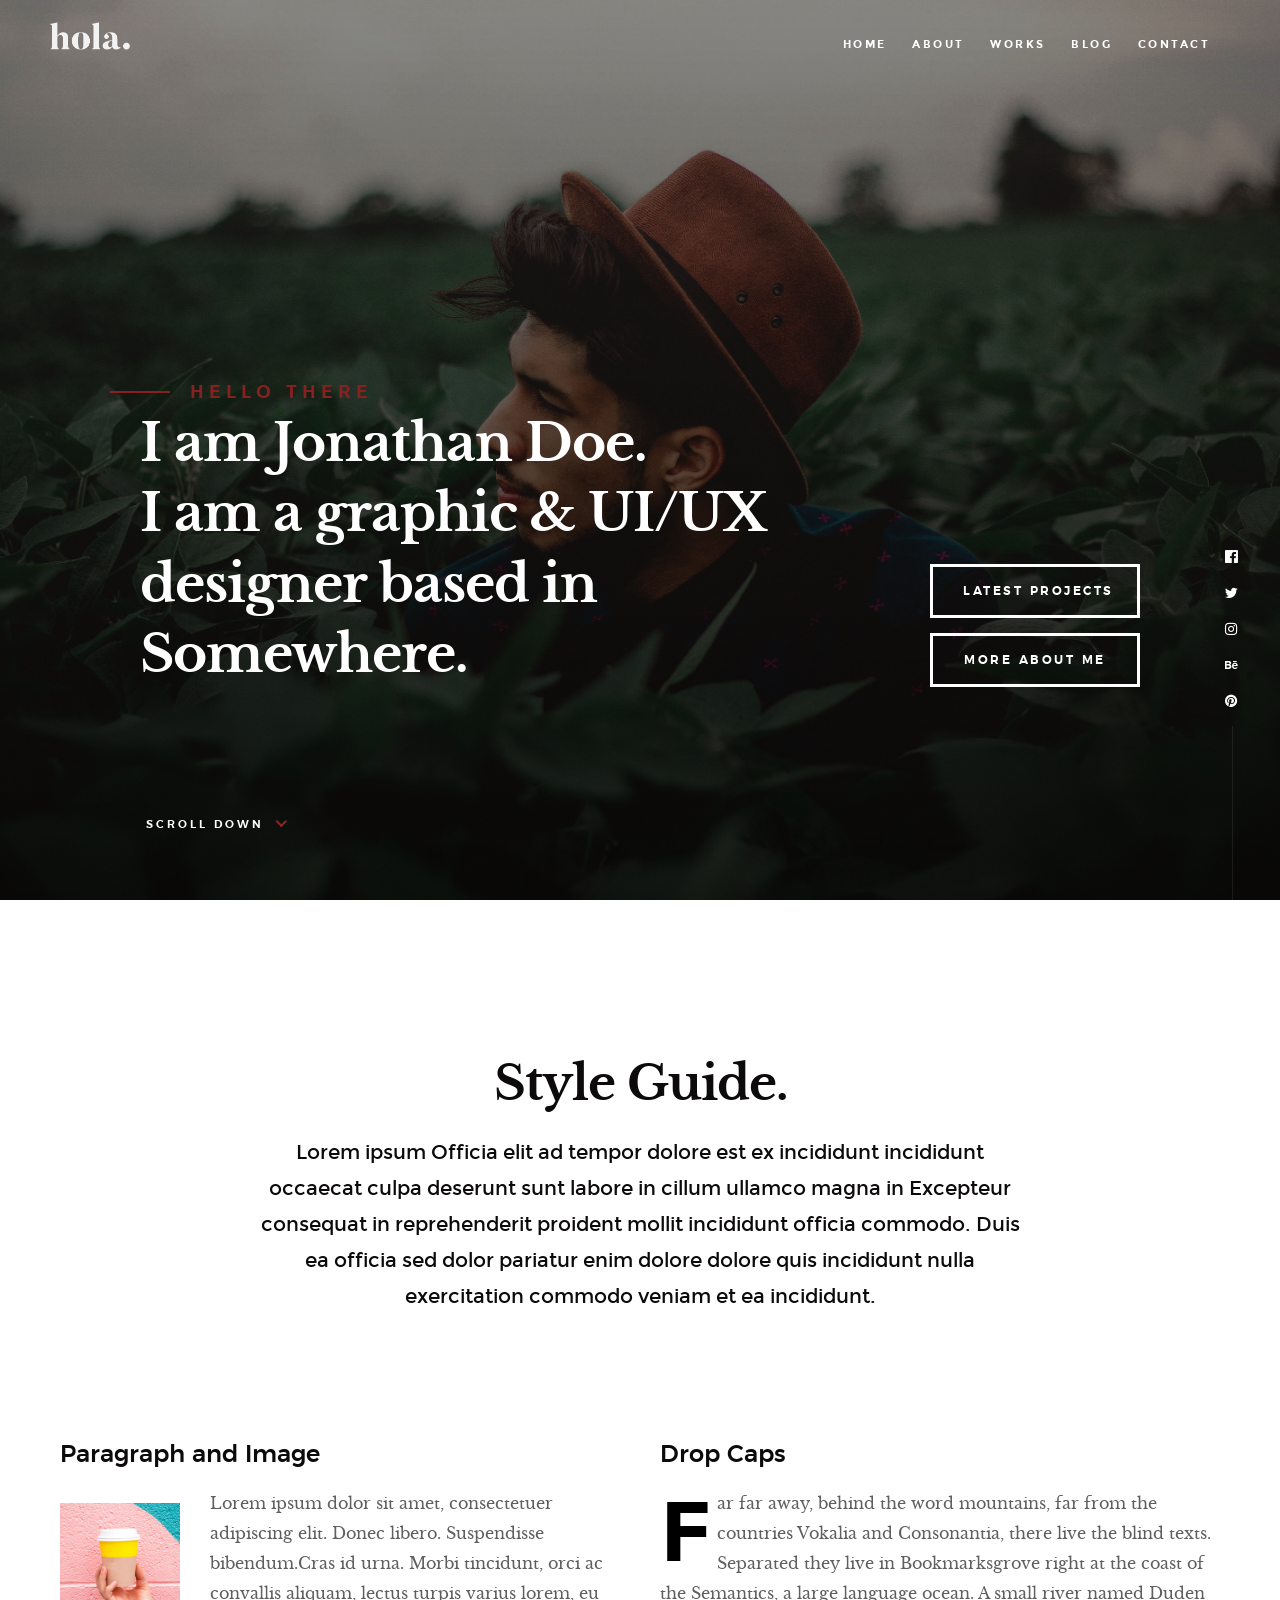
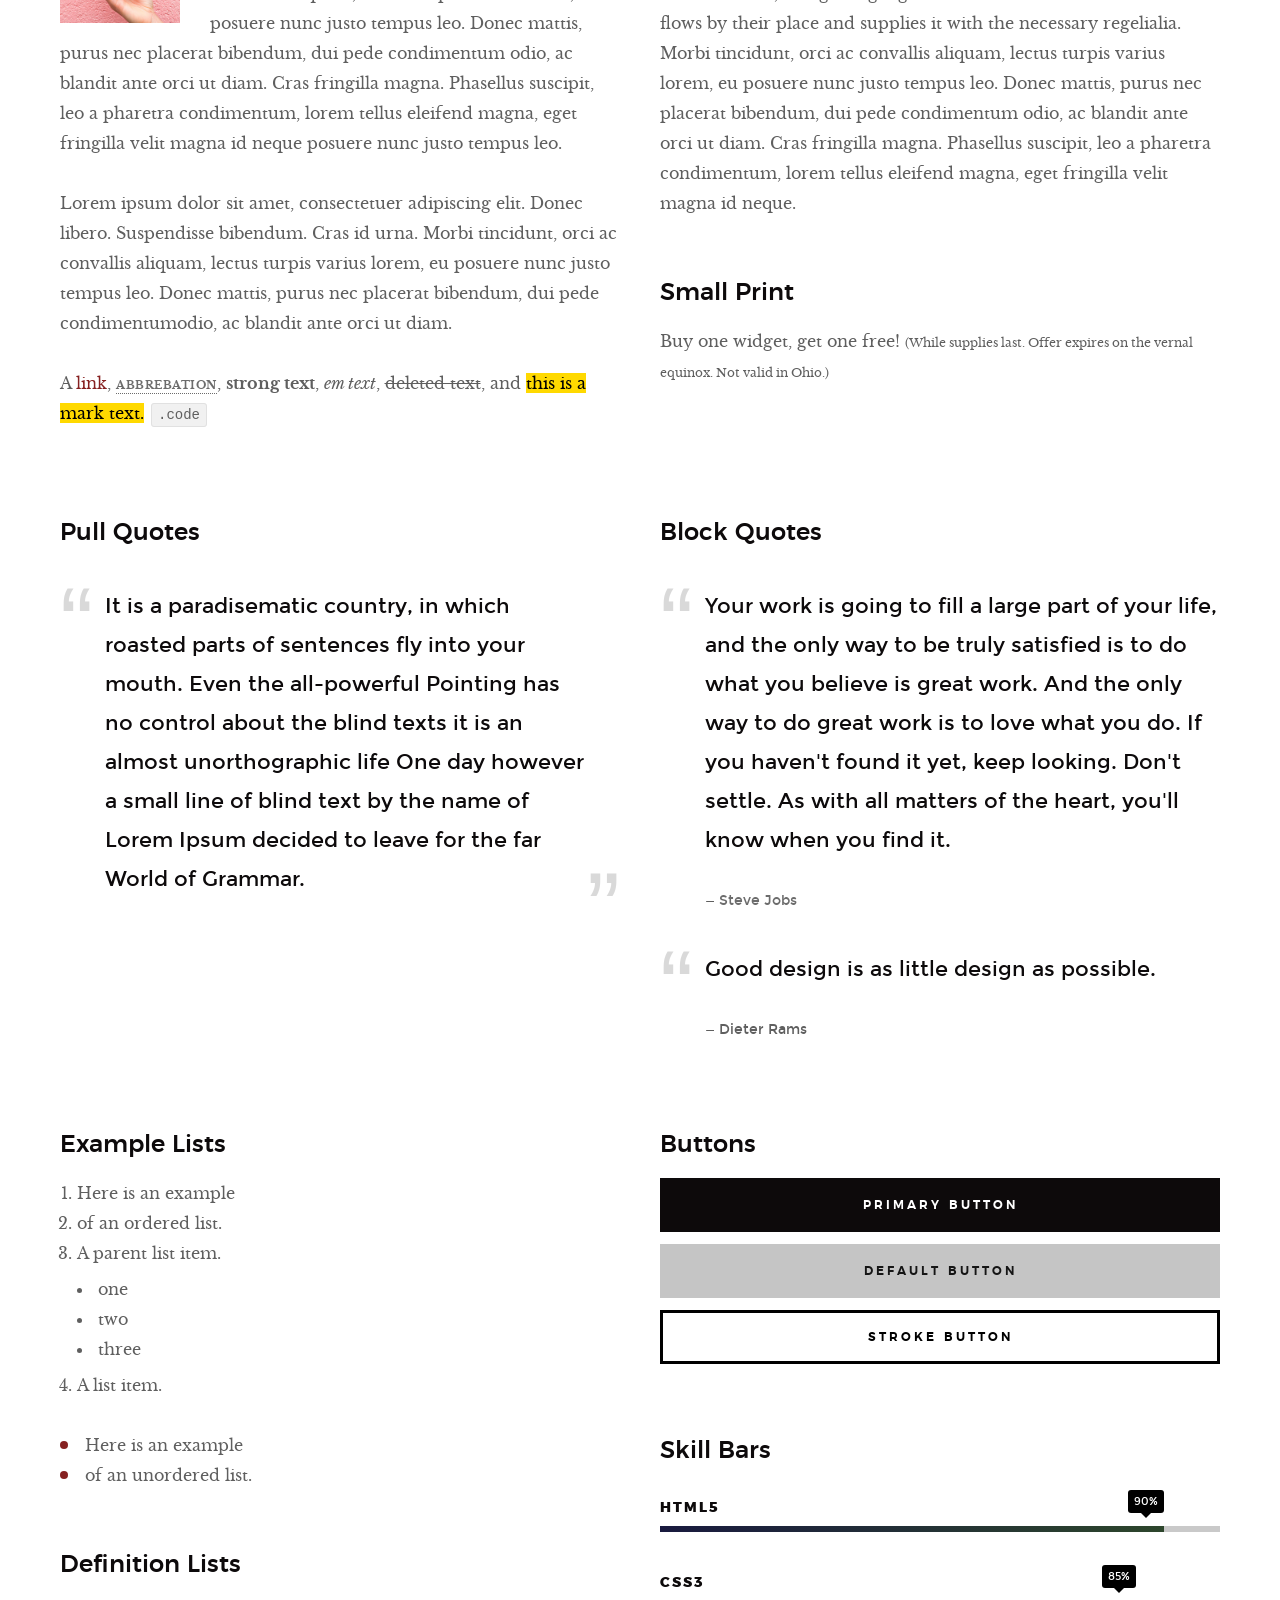
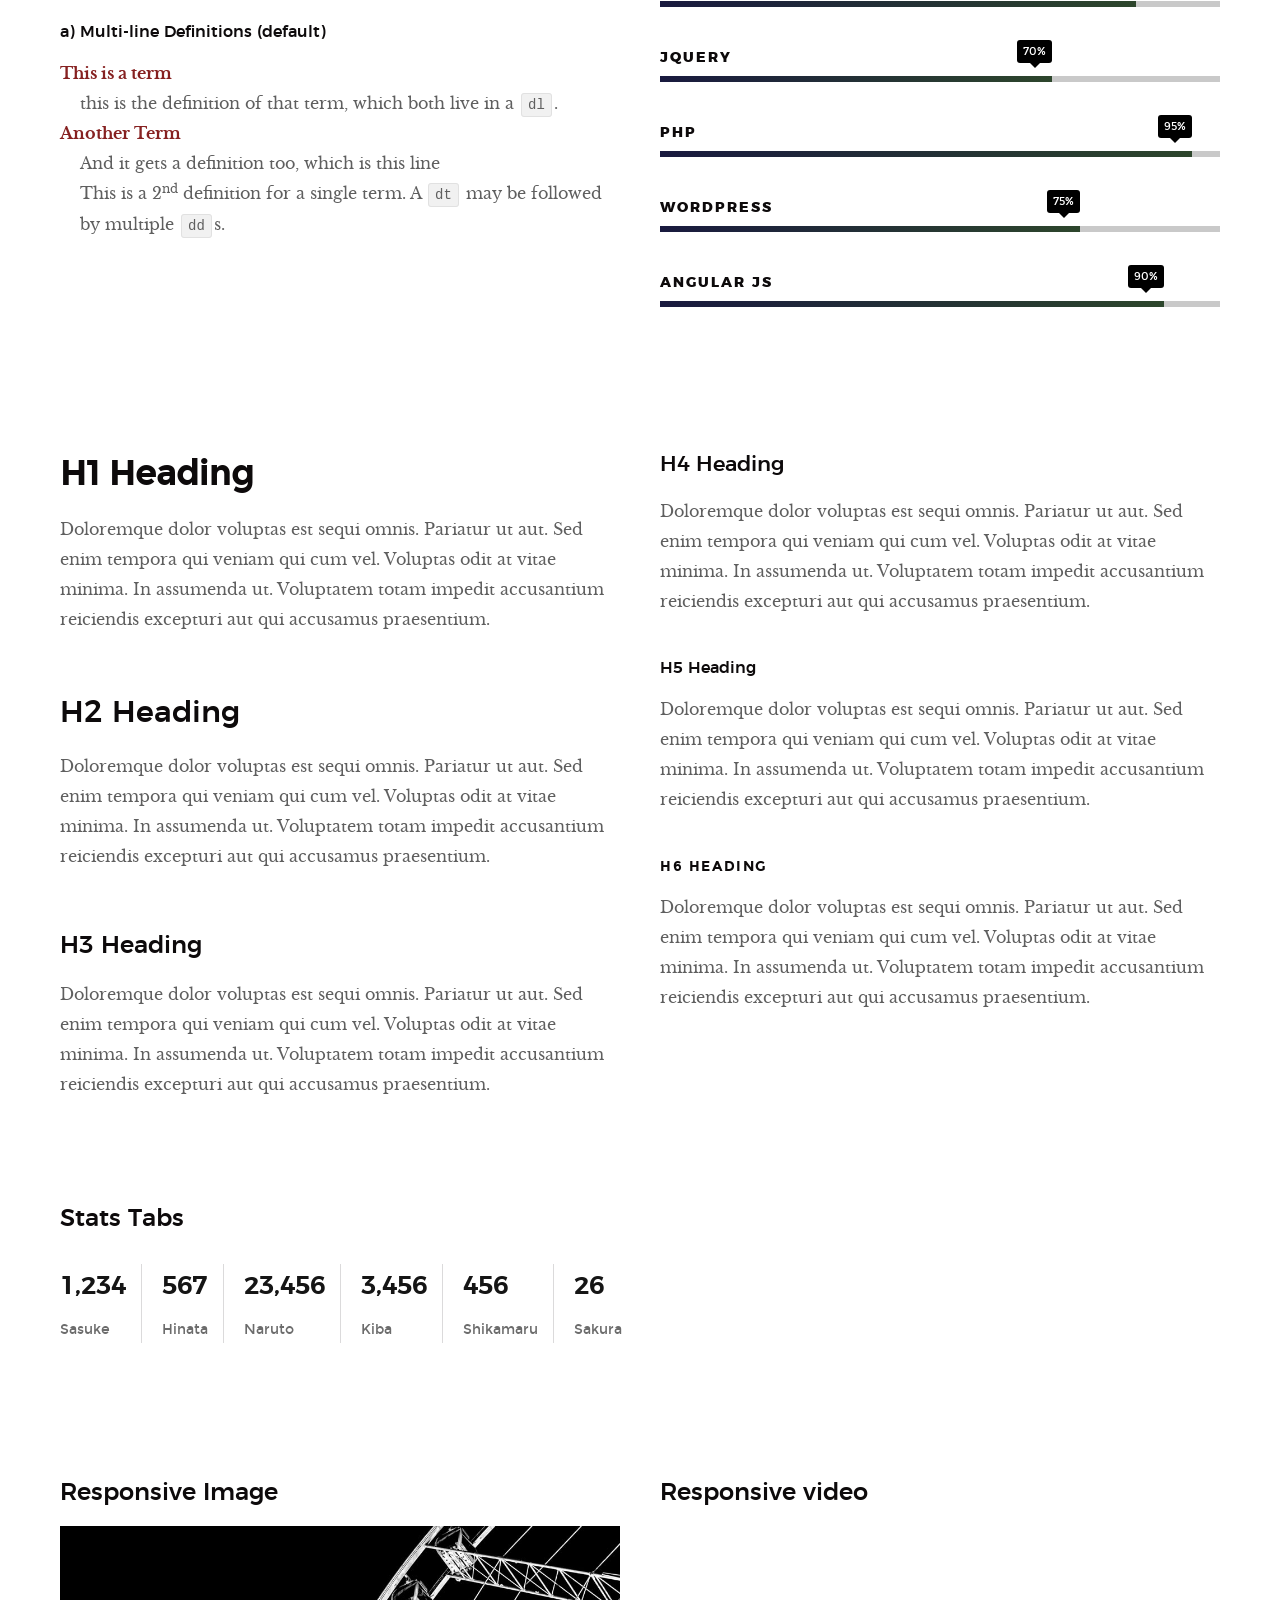
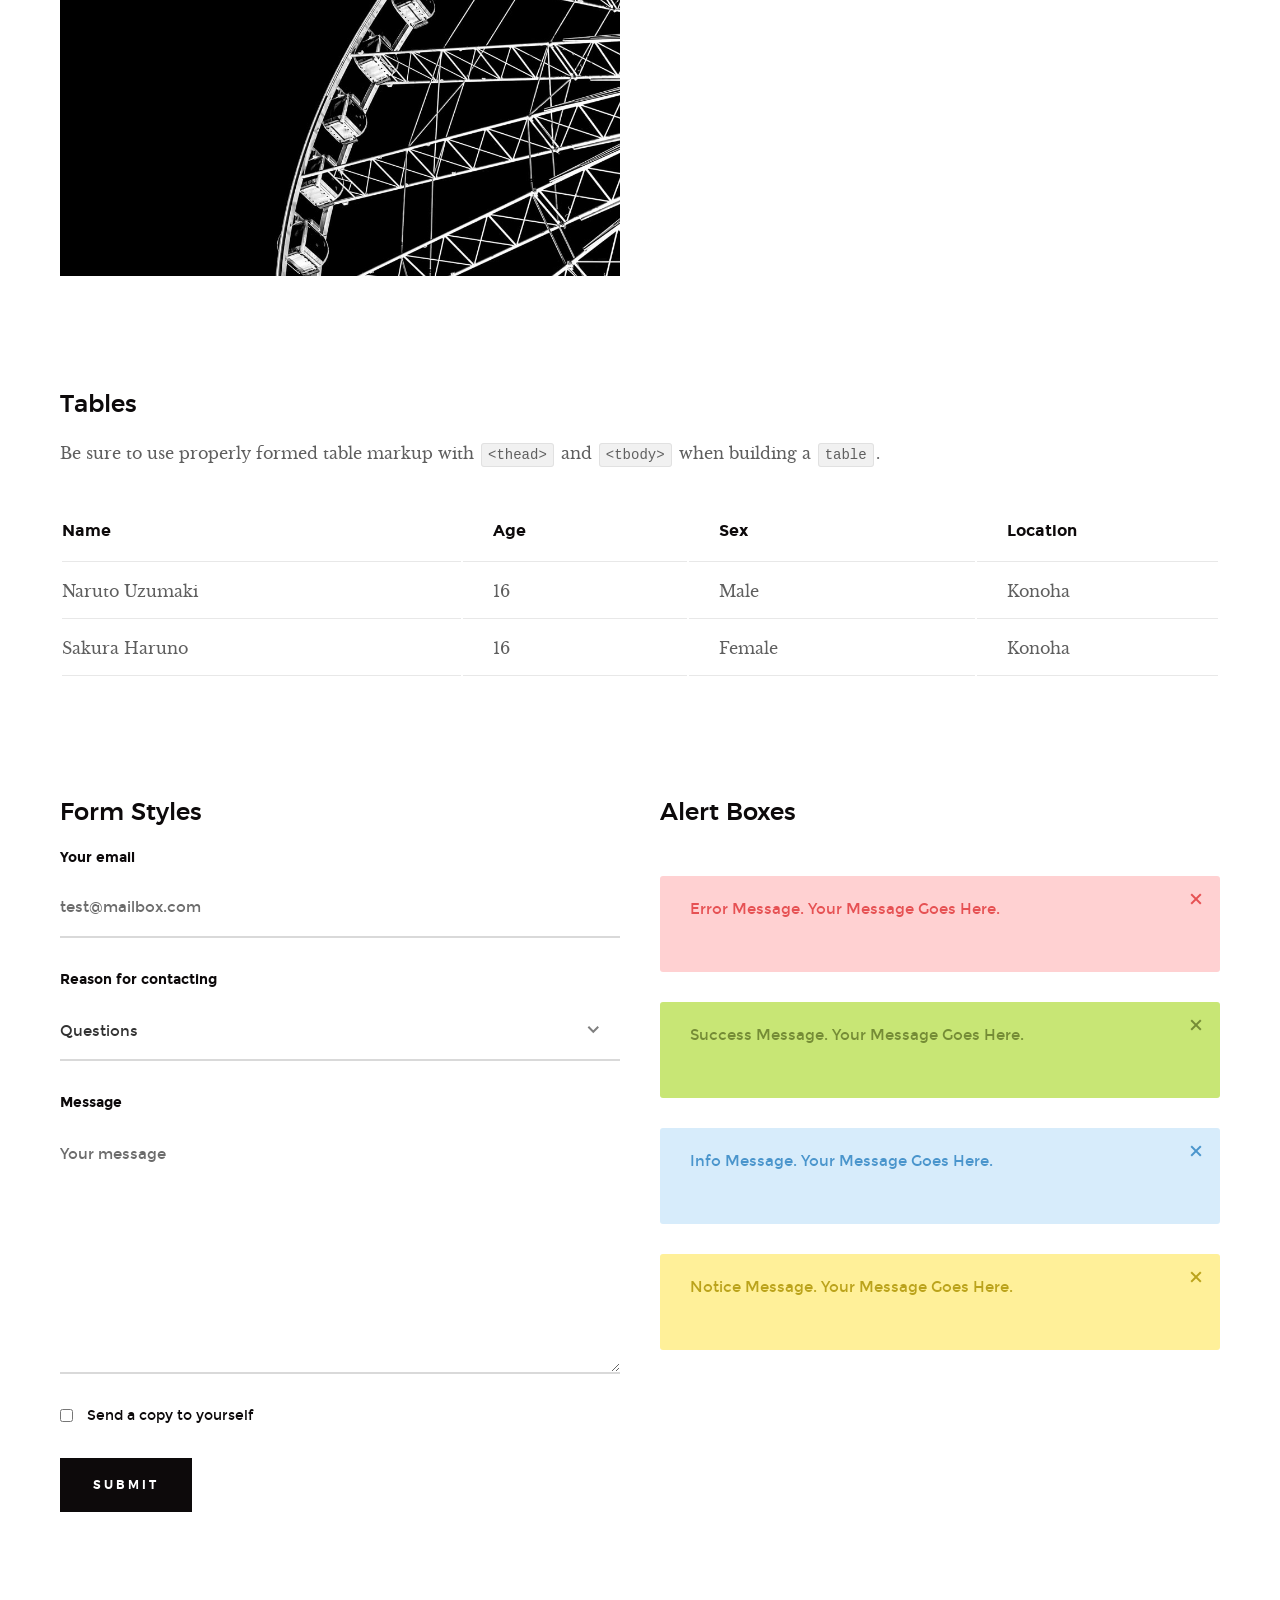
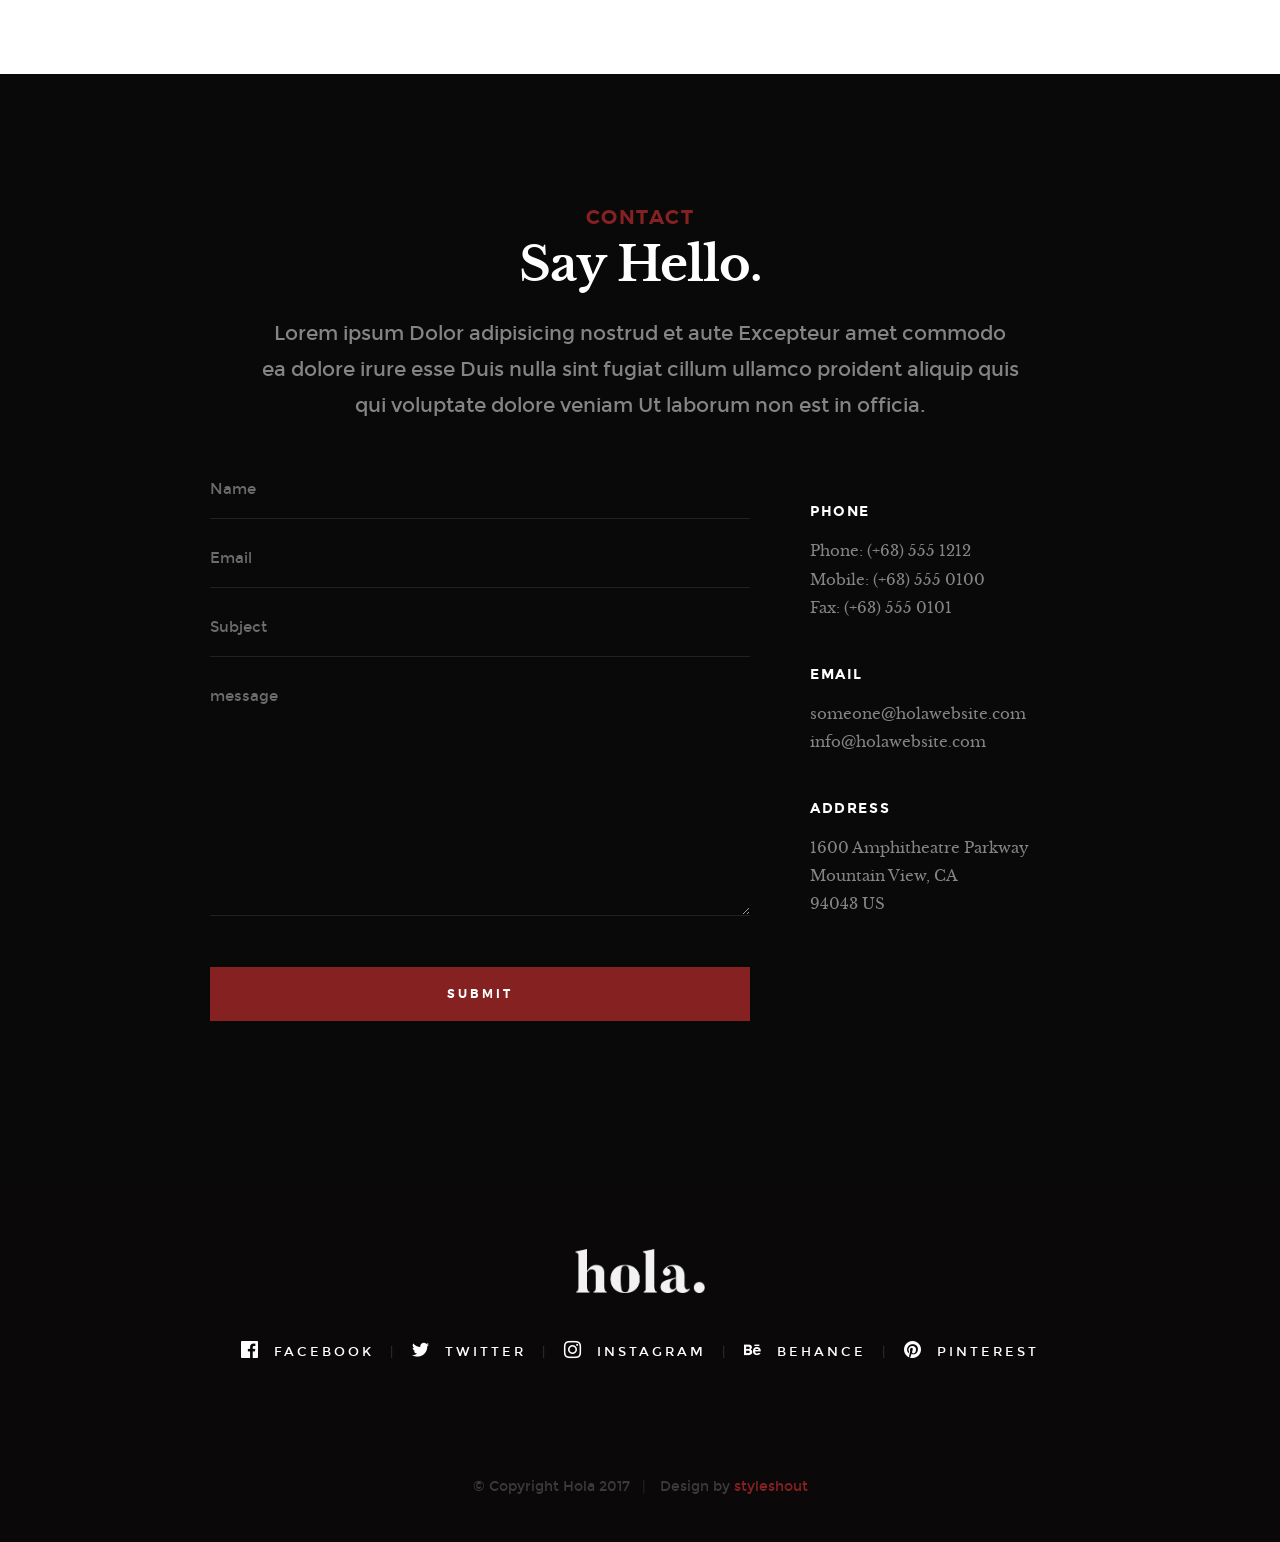
==== commit 4e04f0e2: "inital commit" ====
--- a/styles.html
+++ b/styles.html
@@ -71,7 +71,7 @@
 
    <!-- home
    ================================================== -->
-   <section id="home" class="s-home page-hero target-section" data-parallax="scroll" data-image-src="images/hediyeh-bg.jpeg" data-natural-width=3000 data-natural-height=2000 data-position-y=center>
+   <section id="home" class="s-home page-hero target-section" data-parallax="scroll" data-image-src="images/hero-bg.jpg" data-natural-width=3000 data-natural-height=2000 data-position-y=center>
     
         <div class="overlay"></div>
         <div class="shadow-overlay"></div>
@@ -80,7 +80,7 @@
 
             <div class="row home-content__main">
 
-                <!-- <h3>Hello There</h3> -->
+                <h3>Hello There</h3>
 
                 <h1>
                     I am Jonathan Doe. <br>
--- a/css/main.css
+++ b/css/main.css
@@ -98,13 +98,13 @@
  * ------------------------------------------------------------------- */
 
 a {
-    color: #2c5530;
+    color: #862121;
     -webkit-transition: all 0.3s ease-in-out;
     transition: all 0.3s ease-in-out;
 }
 
 a:hover, a:focus, a:active {
-    color: #1a3d1d;
+    color: #191A3F;
 }
 
 a:focus {
@@ -377,7 +377,7 @@
     width: 8px;
     height: 8px;
     border-radius: 50%;
-    background: #2c5530;
+    background: #862121;
     position: absolute;
     left: -17px;
     top: 11px;
@@ -386,7 +386,7 @@
 
 dt {
     margin: 0;
-    color: #2c5530;
+    color: #862121;
 }
 
 dd {
@@ -517,7 +517,7 @@
 }
 
 .pace .pace-progress {
-    background: #2c5530;
+    background: #862121;
     position: fixed;
     z-index: 900;
     top: 0;
@@ -562,7 +562,7 @@
     margin-left: -30px;
     margin-top: -30px;
     padding: 0;
-    background-color: #2c5530;
+    background-color: #862121;
     border-radius: 100%;
     -webkit-animation: sk-scaleout 1.0s infinite ease-in-out;
     animation: sk-scaleout 1.0s infinite ease-in-out;
@@ -830,8 +830,8 @@
 input[type="submit"].btn--primary:focus, 
 input[type="reset"].btn--primary:focus, 
 input[type="button"].btn--primary:focus {
-    background: #2c5530;
-    border-color: #2c5530;
+    background: #862121;
+    border-color: #862121;
 }
 
 
@@ -860,8 +860,8 @@
 }
 
 .btn--stroke:hover, button.btn--stroke:hover {
-    border: 0.3rem solid #2c5530;
-    color: #2c5530;
+    border: 0.3rem solid #862121;
+    color: #862121;
 }
 
 .btn--pill, button.btn--pill {
@@ -1087,7 +1087,7 @@
 }
 
 .stats-tabs li a:hover {
-    color: #2c5530;
+    color: #862121;
 }
 
 .stats-tabs li a em {
@@ -1131,7 +1131,7 @@
 
 .skill-bars li .progress {
     background: #000000;
-    background-image: linear-gradient(to right, #1a3d1d, #2d462c);
+    background-image: linear-gradient(to right, #191A3F, #2d462c);
     position: relative;
     height: 100%;
 }
@@ -1276,7 +1276,7 @@
 .section-intro h3 {
     font-family: "montserrat-semibold", sans-serif;
     font-size: 2rem;
-    color: #2c5530;
+    color: #862121;
     text-transform: uppercase;
     letter-spacing: .15rem;
     margin-top: 0;
@@ -1380,11 +1380,11 @@
 .blog-list .blog-date {
     font-family: "montserrat-regular", sans-serif;
     font-size: 1.5rem;
-    color: #2c5530;
+    color: #862121;
 }
 
 .blog-list .blog-date a {
-    color: #2c5530;
+    color: #862121;
 }
 
 .blog-list .blog-date a:hover, 
@@ -1409,7 +1409,7 @@
 .blog-list .blog-cat a:hover, 
 .blog-list .blog-cat a:focus, 
 .blog-list .blog-cat a:active {
-    color: #2c5530;
+    color: #862121;
 }
 
 .blog-list .blog-cat a::after {
@@ -1660,7 +1660,7 @@
 
 .header-nav li.current a {
     font-family: "montserrat-extrabold", sans-serif;
-    color: #2c5530;
+    color: #af2b2b;
 }
 
 
@@ -1732,13 +1732,12 @@
 }
 
 .s-home .shadow-overlay {
-    display: none !important;
-    opacity: 0 !important;
     position: absolute;
     top: 0;
     left: 0;
     width: 100%;
     height: 100%;
+    opacity: .8;
     background: -moz-linear-gradient(top, transparent 0%, rgba(0, 0, 0, 0.8) 100%);
     background: -webkit-linear-gradient(top, transparent 0%, rgba(0, 0, 0, 0.8) 100%);
     background: linear-gradient(to bottom, transparent 0%, rgba(0, 0, 0, 0.8) 100%);
@@ -1776,7 +1775,7 @@
 .home-content h3 {
     font-family: "montserrat-bold", sans-serif;
     font-size: 1.8rem;
-    color: #2c5530;
+    color: #862121;
     text-transform: uppercase;
     letter-spacing: .5rem;
     position: relative;
@@ -1790,7 +1789,7 @@
     content: "";
     width: 60px;
     height: 2px;
-    background-color: #2c5530;
+    background-color: #862121;
     margin-top: -1.5px;
     position: absolute;
     left: 0;
@@ -1853,8 +1852,8 @@
 }
 
 .home-content__scroll a::after {
-    border-bottom: 2px solid #2c5530;
-    border-right: 2px solid #2c5530;
+    border-bottom: 2px solid #922424;
+    border-right: 2px solid #922424;
     content: '';
     display: block;
     height: 8px;
@@ -1928,7 +1927,7 @@
 }
 
 .home-social span {
-    color: #2c5530;
+    color: #af2b2b;
     right: 3.6rem;
     font-size: 1.3rem;
     opacity: 0;
@@ -2392,10 +2391,6 @@
 }
 
 .item-folio__thumb img {
-    width: 100% !important;
-    height: 100% !important;
-    object-fit: cover !important;
-    object-position: center !important;
     vertical-align: top;
     -webkit-transition: all 0.5s ease-in-out;
     transition: all 0.5s ease-in-out;
@@ -2407,8 +2402,7 @@
     left: 0;
     width: 100%;
     height: 100%;
-    opacity: 0 !important;
-    display: none !important;
+    opacity: .8;
     background: -moz-linear-gradient(top, transparent 0%, rgba(0, 0, 0, 0.8) 100%);
     background: -webkit-linear-gradient(top, transparent 0%, rgba(0, 0, 0, 0.8) 100%);
     background: linear-gradient(to bottom, transparent 0%, rgba(0, 0, 0, 0.8) 100%);
@@ -2625,7 +2619,6 @@
     background-image: url("../images/testimonial-bg.jpg");
     background-repeat: no-repeat;
     background-position: center, center;
-    background-size: cover;
     padding-top: 9.6rem;
     padding-bottom: 10.2rem;
     color: rgba(255, 255, 255, 0.5);
@@ -3048,10 +3041,9 @@
 
 .s-contact {
     background-color: #151515;
-    background-image: url("../images/hediyeh-bg.jpeg");
+    background-image: url("../images/contact-bg.jpg");
     background-repeat: no-repeat;
     background-position: center, center;
-    background-size: cover;
     padding-top: 13.2rem;
     padding-bottom: 12rem;
     color: rgba(255, 255, 255, 0.5);
@@ -3508,7 +3500,6 @@
     background-color: #0D0A0B;
     background-repeat: no-repeat;
     background-position: center, center;
-    background-size: cover;
     padding-top: 20.4rem;
     padding-bottom: 7.2rem;
     position: relative;
@@ -4145,608 +4136,4 @@
     .commentlist .comment__avatar {
         display: none;
     }
-}
-/* ===================================================================
- * # Portfolio Collage with Varied Sizes
- * ------------------------------------------------------------------- */
-
-/* Uniform rectangular grid for all projects */
-.masonry__brick {
-    width: 400px !important; /* Uniform width for all cards */
-}
-
-/* Uniform heights for all thumbnails */
-.masonry__brick .item-folio__thumb {
-    height: 250px !important; /* Slightly smaller to accommodate text */
-    object-fit: cover !important;
-    position: relative !important;
-    overflow: hidden !important;
-    background-color: #f0f0f0 !important; /* Fallback background */
-    flex-shrink: 0 !important; /* Prevent shrinking */
-}
-
-/* Text overlay with fixed height */
-.masonry__brick .item-folio__text {
-    height: 100px !important; /* Fixed height for text area */
-    flex-shrink: 0 !important; /* Prevent shrinking */
-    display: flex !important;
-    flex-direction: column !important;
-    justify-content: center !important;
-}
-
-/* Enhanced styling */
-.masonry__brick {
-    margin-bottom: 3rem !important;
-    padding: 0 1.5rem !important;
-    transition: transform 0.3s ease-in-out !important;
-}
-
-.masonry__brick:hover {
-    transform: translateY(-8px) !important;
-}
-
-.item-folio__thumb {
-    border-radius: 12px !important;
-    box-shadow: 0 10px 30px rgba(0,0,0,0.15) !important;
-    transition: all 0.4s ease-in-out !important;
-    overflow: hidden !important;
-}
-
-.item-folio__thumb:hover {
-    box-shadow: 0 20px 40px rgba(0,0,0,0.25) !important;
-    transform: scale(1.02) !important;
-}
-
-/* Enhanced text overlays for better readability */
-.masonry__brick .item-folio__text {
-    height: 100px !important; /* Fixed height for text area */
-    flex-shrink: 0 !important; /* Prevent shrinking */
-    display: flex !important;
-    flex-direction: column !important;
-    justify-content: center !important;
-    background: rgba(0,0,0,0.85) !important;
-    color: white !important;
-    border-radius: 0 0 12px 12px !important;
-    padding: 1.5rem 1rem !important;
-    backdrop-filter: blur(2px) !important;
-    -webkit-backdrop-filter: blur(2px) !important;
-    overflow: hidden !important;
-}
-
-.masonry__brick .item-folio__title {
-    color: white !important;
-    font-size: 1.8rem !important; /* Slightly smaller to fit */
-    font-weight: 600 !important;
-    text-shadow: 0 2px 4px rgba(0,0,0,0.3) !important;
-    line-height: 1.2 !important;
-    margin-bottom: 0.5rem !important;
-    overflow: hidden !important;
-    text-overflow: ellipsis !important;
-    display: -webkit-box !important;
-    -webkit-line-clamp: 2 !important;
-    line-clamp: 2 !important;
-    -webkit-box-orient: vertical !important;
-}
-
-.masonry__brick .item-folio__cat {
-    color: rgba(255,255,255,0.95) !important;
-    font-weight: 400 !important;
-    text-shadow: 0 1px 2px rgba(0,0,0,0.3) !important;
-    font-size: 1.3rem !important;
-    overflow: hidden !important;
-    text-overflow: ellipsis !important;
-    display: -webkit-box !important;
-    -webkit-line-clamp: 2 !important;
-    line-clamp: 2 !important;
-    -webkit-box-orient: vertical !important;
-}
-
-
-
-/* Fixed 2-Column Rectangular Grid Layout for Portfolio */
-@supports (display: grid) {
-    .masonry {
-        display: grid !important;
-        grid-template-columns: 1fr 1fr !important; /* Exactly 2 columns */
-        grid-auto-rows: 350px !important; /* Fixed row height for rectangular grid */
-        gap: 3rem !important;
-        align-items: start !important;
-        max-width: 1000px !important; /* Control overall width */
-        margin: 0 auto !important; /* Center the grid */
-    }
-    
-    .masonry__brick {
-        width: auto !important;
-        float: none !important;
-        height: 350px !important; /* Fixed height for all cards */
-        max-height: 350px !important; /* Ensure no overflow */
-        overflow: hidden !important;
-        display: flex !important;
-        flex-direction: column !important;
-    }
-    
-    .masonry__brick .item-folio {
-        height: 100% !important;
-        display: flex !important;
-        flex-direction: column !important;
-        overflow: hidden !important;
-    }
-}
-
-/* Responsive adjustments for mobile */
-@media only screen and (max-width: 768px) {
-    .masonry {
-        grid-template-columns: 1fr !important; /* Single column on mobile */
-        max-width: 400px !important;
-    }
-}
-
-/* Profile Image in Hero Section */
-.home-content__main {
-    display: flex !important;
-    align-items: center !important;
-    justify-content: space-between !important;
-}
-
-.home-content__text {
-    flex: 1 !important;
-    padding-right: 4rem !important;
-}
-
-.home-content__image {
-    flex: 0 0 auto !important;
-    display: flex !important;
-    justify-content: center !important;
-    align-items: center !important;
-}
-
-.profile-image {
-    position: relative !important;
-    animation: float 6s ease-in-out infinite !important;
-}
-
-.profile-image::before {
-    content: '';
-    position: absolute;
-    top: -10px;
-    left: -10px;
-    right: -10px;
-    bottom: -10px;
-    border-radius: 50%;
-    background: linear-gradient(45deg, #2c5530, #3d6e42, #4a7c59, #5a8c6a);
-    z-index: -1;
-    animation: rotate 10s linear infinite;
-}
-
-@keyframes float {
-    0%, 100% { transform: translateY(0px); }
-    50% { transform: translateY(-20px); }
-}
-
-@keyframes rotate {
-    0% { transform: rotate(0deg); }
-    100% { transform: rotate(360deg); }
-}
-
-@keyframes fadeInUp {
-    from {
-        opacity: 0;
-        transform: translateY(30px);
-    }
-    to {
-        opacity: 1;
-        transform: translateY(0);
-    }
-}
-
-/* Responsive adjustments */
-@media only screen and (max-width: 1000px) {
-    .home-content__main {
-        flex-direction: column !important;
-        text-align: center !important;
-    }
-    
-    .home-content__text {
-        padding-right: 0 !important;
-        margin-bottom: 3rem !important;
-    }
-    
-    .home-content__image img {
-        width: 250px !important;
-        height: 250px !important;
-    }
-}
-
-@media only screen and (max-width: 600px) {
-    .home-content__image img {
-        width: 200px !important;
-        height: 200px !important;
-    }
-}
-.item-folio__cat { background: transparent !important; background-color: transparent !important; border: none !important; padding: 0 !important; }
-/* Complete override for category styling */
-.item-folio__cat, 
-.item-folio__cat *,
-.item-folio__cat::before,
-.item-folio__cat::after {
-    background: none !important;
-    background-color: transparent !important;
-    background-image: none !important;
-    border: none !important;
-    box-shadow: none !important;
-    outline: none !important;
-}
-
-/* Additional reset for any pseudo elements */
-.item-folio__text::before,
-.item-folio__text::after {
-    background: none !important;
-    background-color: transparent !important;
-}
-
-
-/* ===================================================================
- * # Project Filter Styles
- *
- * ------------------------------------------------------------------- */
-
-.project-filter {
-    margin-bottom: 6rem;
-    text-align: center;
-}
-
-.filter-menu {
-    list-style: none;
-    margin: 0;
-    padding: 0;
-    display: inline-block;
-}
-
-.filter-menu li {
-    display: inline-block;
-    padding: 0;
-    margin: 0 1rem 1rem 0;
-}
-
-.project-filter .filter-menu .filter-btn,
-.filter-menu .filter-btn,
-.filter-btn {
-    display: block !important;
-    font-family: "montserrat-medium", sans-serif !important;
-    font-size: 1.3rem !important;
-    color: #6c6c6c !important;
-    text-transform: uppercase !important;
-    letter-spacing: .2rem !important;
-    padding: 1rem 2rem !important;
-    background: transparent !important;
-    background-color: transparent !important;
-    background-image: none !important;
-    border: none !important;
-    border-width: 0 !important;
-    border-radius: 0 !important;
-    text-decoration: none !important;
-    transition: all 0.3s ease-in-out !important;
-    box-shadow: none !important;
-    outline: none !important;
-}
-
-.project-filter .filter-menu .filter-btn:hover,
-.project-filter .filter-menu .filter-btn.active,
-.filter-menu .filter-btn:hover, 
-.filter-menu .filter-btn.active,
-.filter-btn:hover, 
-.filter-btn.active {
-    color: #2c5530 !important;
-    background: transparent !important;
-    background-color: transparent !important;
-    background-image: none !important;
-    border: none !important;
-    border-width: 0 !important;
-    text-decoration: underline !important;
-    box-shadow: none !important;
-    outline: none !important;
-}
-
-/* Project animations for filtering */
-.masonry__brick {
-    transition: all 0.5s ease;
-}
-
-.masonry__brick.hide {
-    opacity: 0;
-    transform: scale(0.8);
-    pointer-events: none;
-}
-
-.masonry__brick.show {
-    opacity: 1;
-    transform: scale(1);
-    pointer-events: auto;
-}
-
-/* Responsive filter menu */
-@media only screen and (max-width: 800px) {
-    .filter-menu li {
-        margin: 0 0.5rem 1rem 0;
-    }
-    
-    .filter-btn {
-        font-size: 1.2rem;
-        padding: 0.8rem 1.5rem;
-    }
-}
-
-@media only screen and (max-width: 600px) {
-    .filter-menu li {
-        display: block;
-        margin: 0 0 1rem 0;
-    }
-    
-    .filter-btn {
-        width: 100%;
-        max-width: 280px;
-    }
-}
-
-/* FORCE UNIFORM CARD HEIGHTS - HIGHEST SPECIFICITY */
-.masonry-wrap .masonry .masonry__brick {
-    height: 350px !important;
-    max-height: 350px !important;
-    overflow: hidden !important;
-    display: flex !important;
-    flex-direction: column !important;
-}
-
-.masonry-wrap .masonry .masonry__brick .item-folio {
-    height: 100% !important;
-    display: flex !important;
-    flex-direction: column !important;
-    overflow: hidden !important;
-}
-
-.masonry-wrap .masonry .masonry__brick .item-folio .item-folio__thumb {
-    height: 250px !important;
-    flex-shrink: 0 !important;
-    overflow: hidden !important;
-}
-
-.masonry-wrap .masonry .masonry__brick .item-folio .item-folio__text {
-    height: 100px !important;
-    flex-shrink: 0 !important;
-    overflow: hidden !important;
-    display: flex !important;
-    flex-direction: column !important;
-    justify-content: center !important;
-}
-
-/* FORCE GRID LAYOUT WITH INCREASED VERTICAL SPACING */
-.masonry-wrap .masonry {
-    display: grid !important;
-    grid-template-columns: repeat(2, 1fr) !important;
-    grid-auto-rows: 380px !important;
-    gap: 3.5rem !important;
-    row-gap: 8rem !important;
-    max-width: 1100px !important;
-    margin: 0 auto !important;
-    height: auto !important;
-    width: 100% !important;
-    padding: 0 2rem !important;
-}
-
-@media only screen and (max-width: 768px) {
-    .masonry-wrap .masonry {
-        grid-template-columns: 1fr !important;
-        gap: 3rem !important;
-        row-gap: 5rem !important;
-        padding: 0 1rem !important;
-    }
-}
-
-
-/* ===================================================================
- * # TEXT JUSTIFICATION
- * ------------------------------------------------------------------- */
-
-/* Text justification for better readability */
-.intro-info p,
-.about-desc p,
-.lead p,
-.s-testimonials .testimonial-text,
-.s-stats .stat-text,
-.research-interests p,
-.home-content .intro-position,
-.home-content .intro-info,
-.about-content .about-desc,
-.section-intro .lead,
-.about-desc,
-.intro-position,
-.about-content ul li,
-.about-content .left ul li,
-ul li,
-.skills-list li,
-.about-content p,
-.about-content .left p,
-.s-about p,
-p {
-    text-align: justify !important;
-}
-
-
-/* ===================================================================
- * # ENHANCED STYLING
- * ------------------------------------------------------------------- */
-
-/* Modern gradient backgrounds */
-body {
-    background: linear-gradient(135deg, #0a0809 0%, #1a1315 50%, #2a1f20 100%) !important;
-}
-
-/* Enhanced section styling with subtle animations */
-section {
-    transition: all 0.3s ease !important;
-}
-
-/* Elegant text shadows and typography */
-h1, h2, h3, h4, h5, h6 {
-    text-shadow: 0 2px 4px rgba(0, 0, 0, 0.3) !important;
-    letter-spacing: 0.5px !important;
-}
-
-/* Modern card hover effects */
-.masonry-wrap .masonry .masonry__brick {
-    border-radius: 12px !important;
-    box-shadow: 0 8px 32px rgba(0, 0, 0, 0.2) !important;
-    transition: all 0.4s cubic-bezier(0.175, 0.885, 0.32, 1.275) !important;
-    backdrop-filter: blur(10px) !important;
-    background: rgba(255, 255, 255, 0.95) !important;
-}
-
-.masonry-wrap .masonry .masonry__brick:hover {
-    transform: translateY(-10px) scale(1.02) !important;
-    box-shadow: 0 20px 40px rgba(0, 0, 0, 0.3) !important;
-}
-
-/* Stylish navigation */
-.header-nav a {
-    position: relative !important;
-    overflow: hidden !important;
-    transition: all 0.3s ease !important;
-}
-
-.header-nav a::before {
-    content: '' !important;
-    position: absolute !important;
-    bottom: 0 !important;
-    left: -100% !important;
-    width: 100% !important;
-    height: 2px !important;
-    background: linear-gradient(90deg, #862121, #b82828) !important;
-    transition: left 0.3s ease !important;
-}
-
-.header-nav a:hover::before {
-    left: 0 !important;
-}
-
-/* Enhanced buttons */
-.btn, button {
-    background: linear-gradient(45deg, #862121, #b82828) !important;
-    border: none !important;
-    border-radius: 25px !important;
-    box-shadow: 0 4px 15px rgba(134, 33, 33, 0.3) !important;
-    transition: all 0.3s ease !important;
-    text-transform: uppercase !important;
-    letter-spacing: 1px !important;
-    font-weight: 600 !important;
-}
-
-.btn:hover, button:hover {
-    transform: translateY(-2px) !important;
-    box-shadow: 0 8px 25px rgba(134, 33, 33, 0.4) !important;
-}
-
-/* Animated section introductions */
-.section-intro {
-    position: relative !important;
-    overflow: hidden !important;
-}
-
-.section-intro::before {
-    content: '' !important;
-    position: absolute !important;
-    top: 0 !important;
-    left: -100% !important;
-    width: 100% !important;
-    height: 2px !important;
-    background: linear-gradient(90deg, transparent, #862121, transparent) !important;
-    animation: slideIn 2s ease-in-out infinite !important;
-}
-
-@keyframes slideIn {
-    0% { left: -100%; }
-    50% { left: 100%; }
-    100% { left: -100%; }
-}
-
-/* Elegant testimonial styling */
-.s-testimonials {
-    background: linear-gradient(135deg, rgba(134, 33, 33, 0.1), rgba(184, 40, 40, 0.05)) !important;
-    backdrop-filter: blur(10px) !important;
-}
-
-.testimonial-text {
-    font-style: italic !important;
-    position: relative !important;
-    padding: 2rem !important;
-    background: rgba(255, 255, 255, 0.05) !important;
-    border-radius: 15px !important;
-    backdrop-filter: blur(5px) !important;
-}
-
-.testimonial-text::before {
-    content: '"' !important;
-    font-size: 4rem !important;
-    color: #862121 !important;
-    position: absolute !important;
-    top: -10px !important;
-    left: 15px !important;
-    opacity: 0.3 !important;
-}
-
-/* Enhanced stats section */
-.s-stats {
-    background: linear-gradient(45deg, rgba(134, 33, 33, 0.1), rgba(42, 31, 32, 0.2)) !important;
-}
-
-.stats .stat {
-    transition: all 0.3s ease !important;
-}
-
-.stats .stat:hover {
-    transform: scale(1.05) !important;
-}
-
-/* Stylish contact form */
-.contact-form input,
-.contact-form textarea {
-    border: 2px solid transparent !important;
-    background: rgba(255, 255, 255, 0.05) !important;
-    backdrop-filter: blur(10px) !important;
-    border-radius: 10px !important;
-    transition: all 0.3s ease !important;
-}
-
-.contact-form input:focus,
-.contact-form textarea:focus {
-    border-color: #862121 !important;
-    box-shadow: 0 0 20px rgba(134, 33, 33, 0.2) !important;
-    transform: scale(1.02) !important;
-}
-
-/* Elegant footer */
-footer {
-    background: linear-gradient(135deg, rgba(10, 8, 9, 0.9), rgba(26, 19, 21, 0.95)) !important;
-    backdrop-filter: blur(10px) !important;
-    border-top: 1px solid rgba(134, 33, 33, 0.2) !important;
-}
-
-/* Smooth scroll behavior */
-html {
-    scroll-behavior: smooth !important;
-}
-
-/* Loading animations */
-@keyframes fadeInUp {
-    from {
-        opacity: 0;
-        transform: translateY(30px);
-    }
-    to {
-        opacity: 1;
-        transform: translateY(0);
-    }
-}
-
-section {
-    animation: fadeInUp 0.8s ease-out !important;
 }
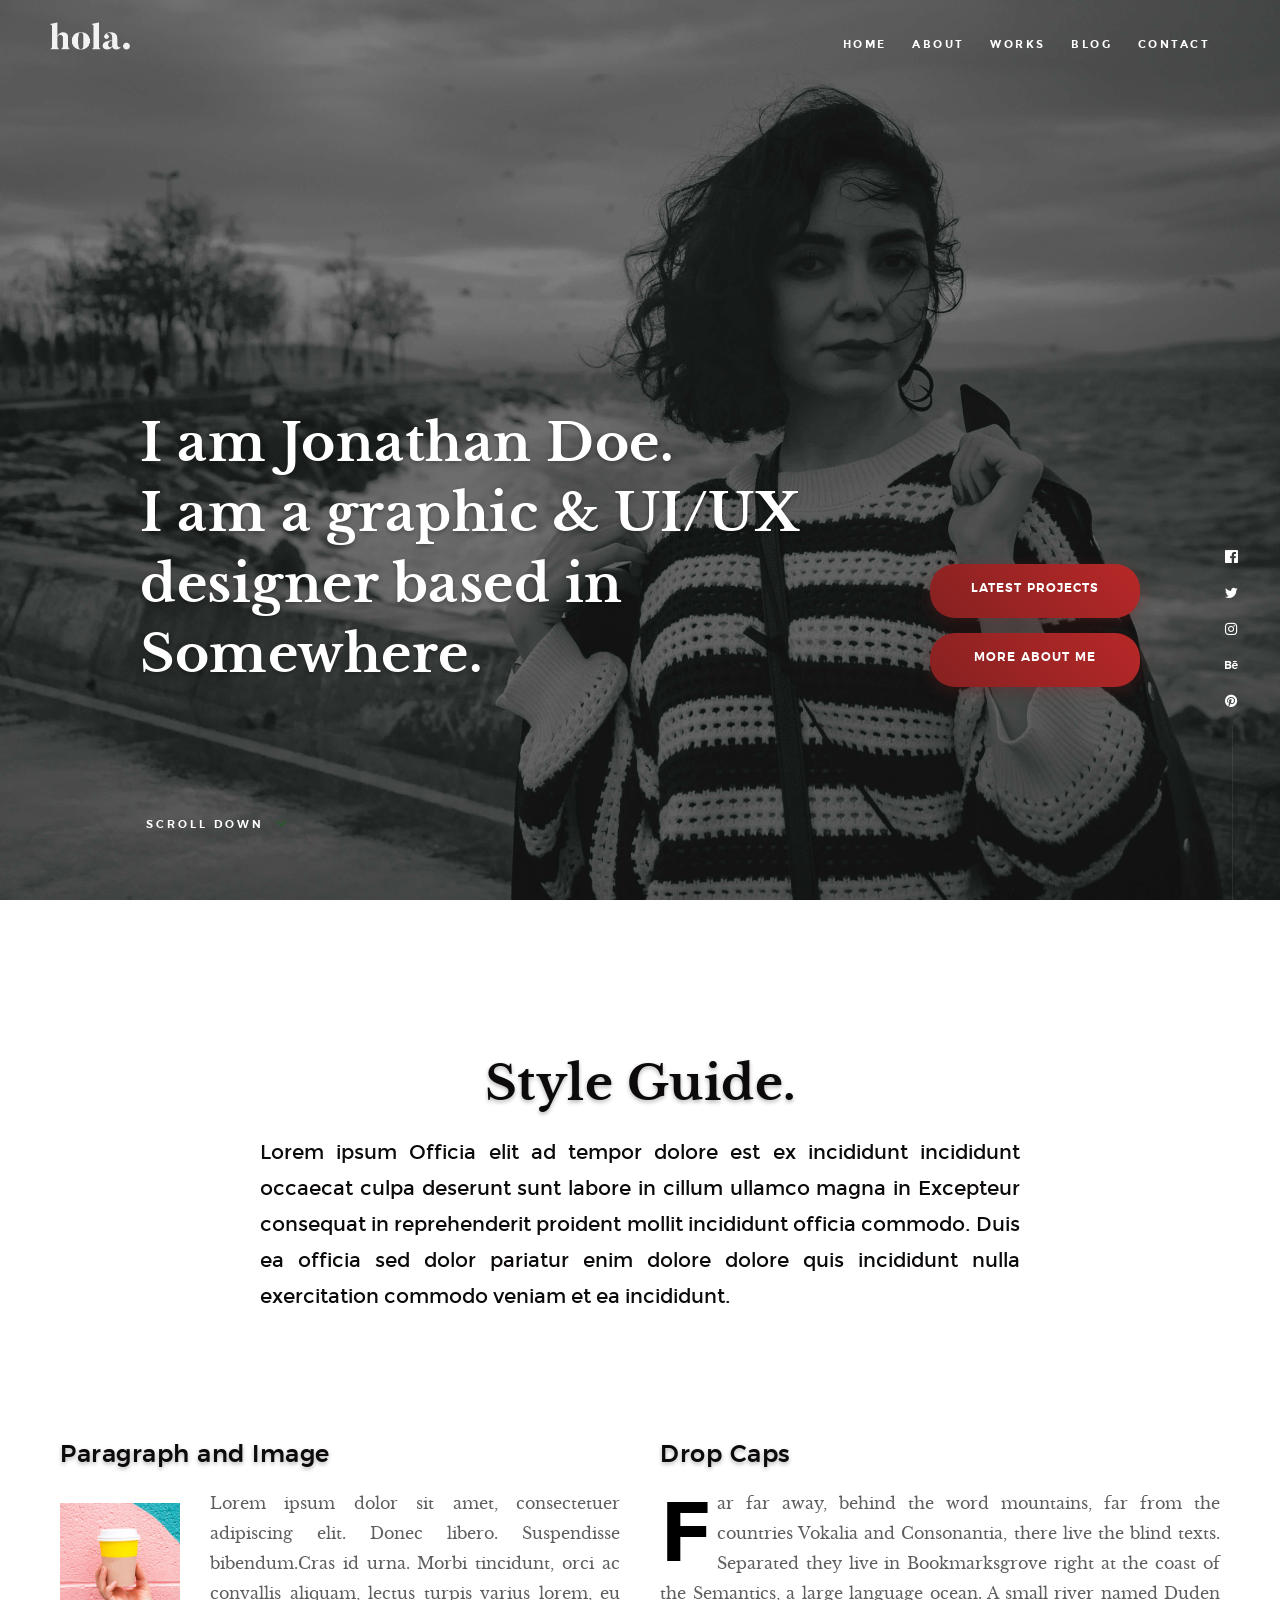
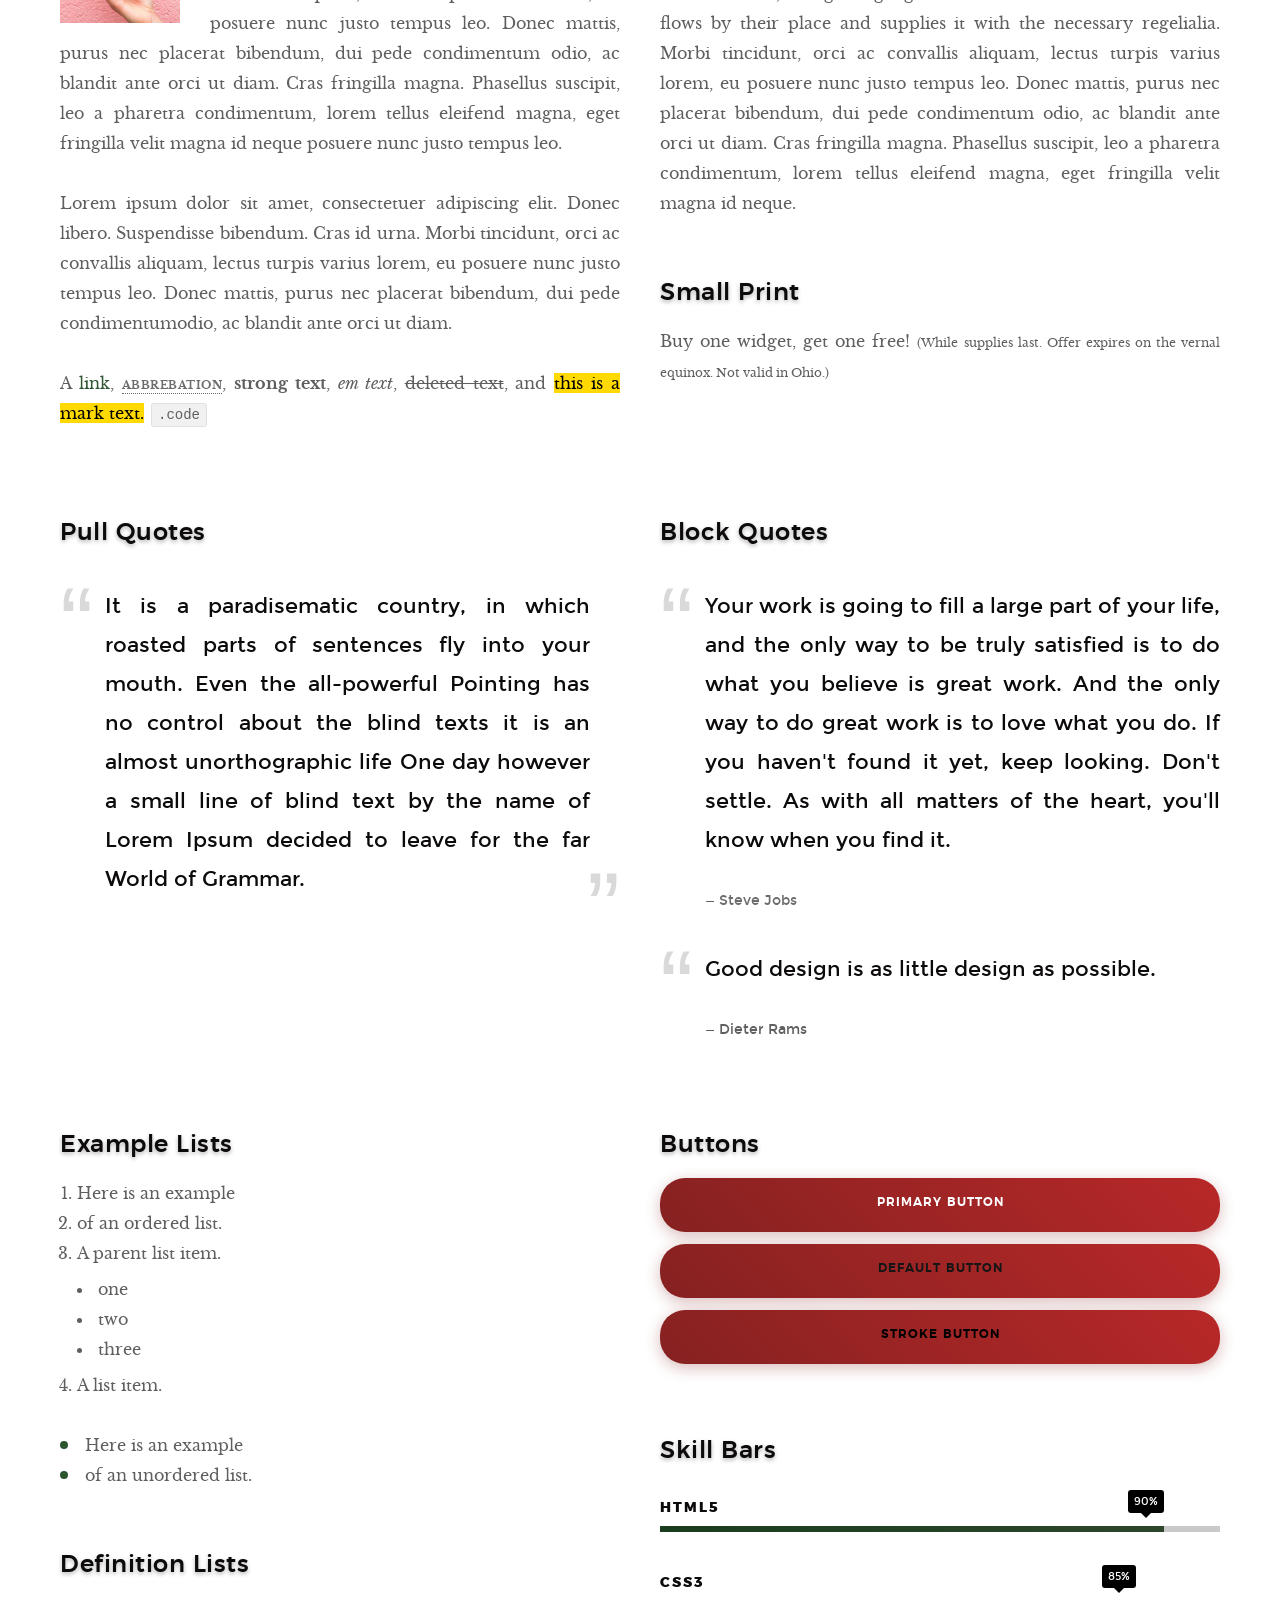
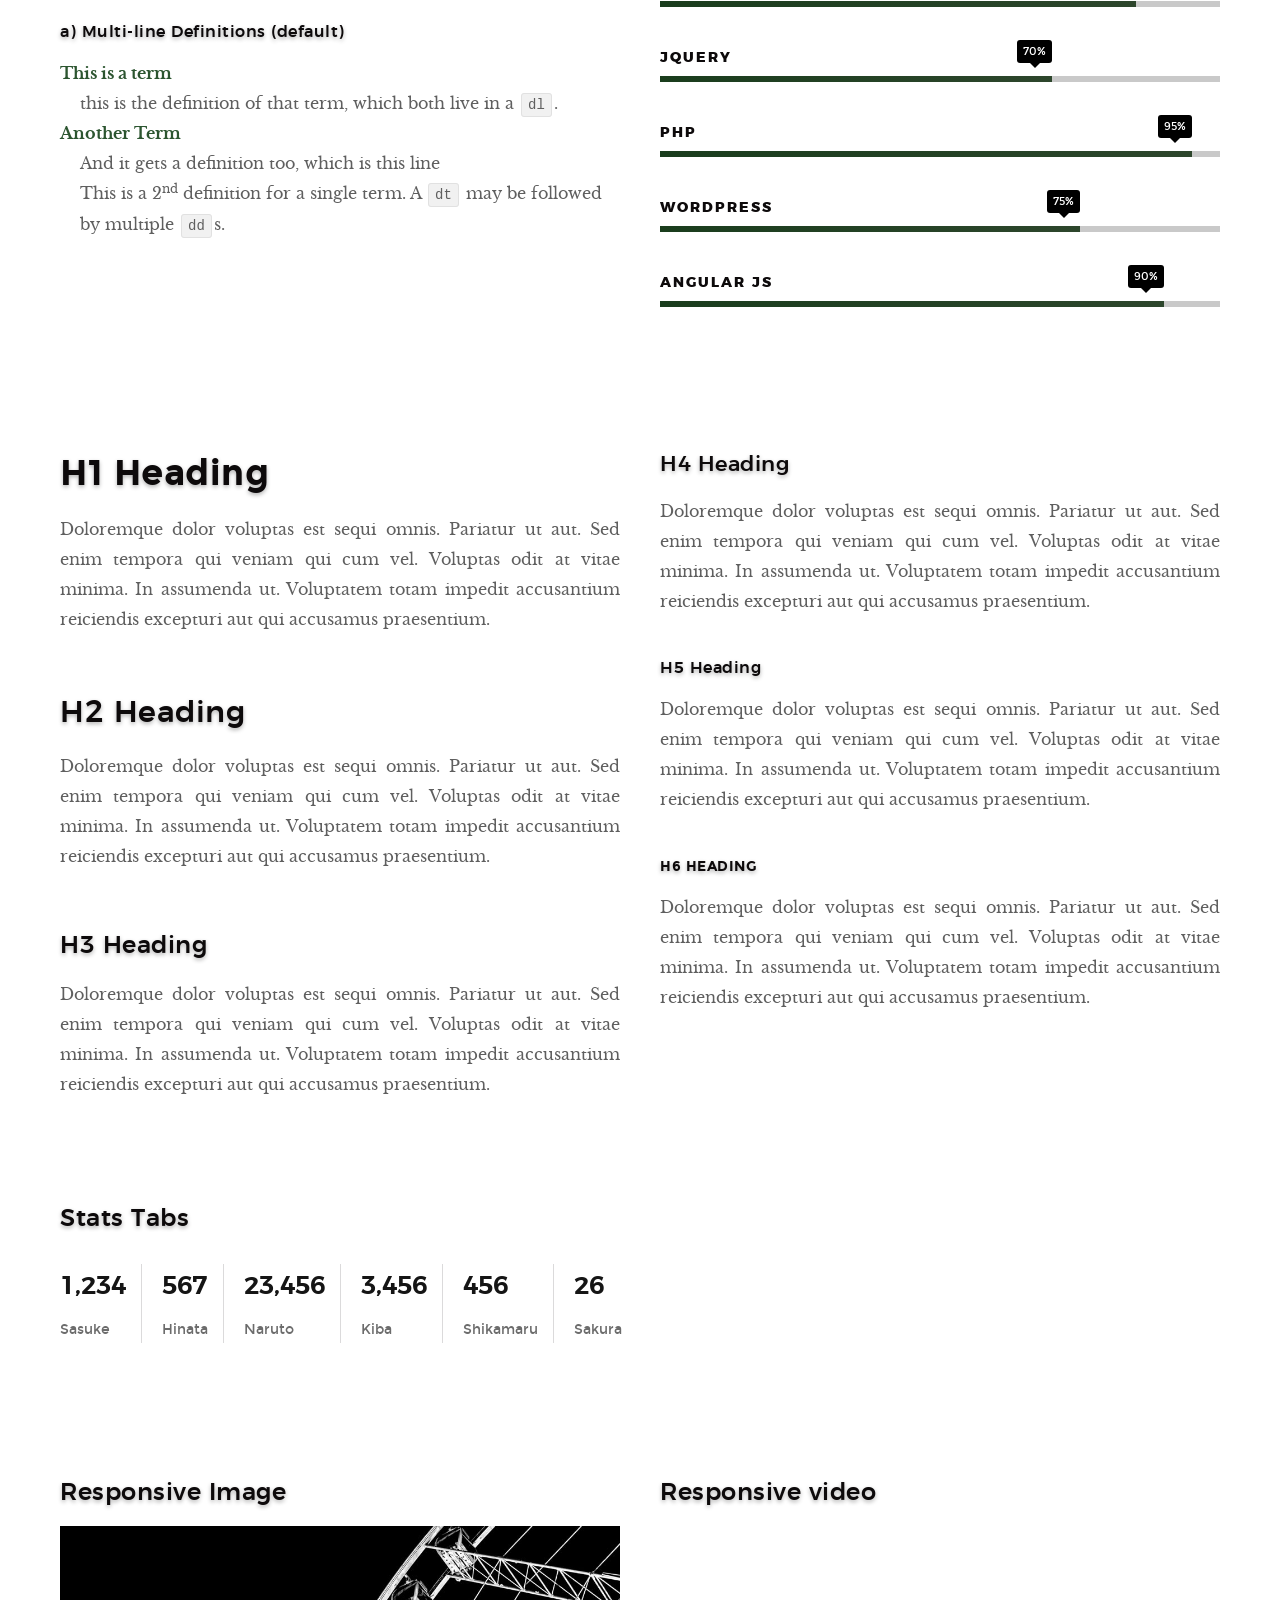
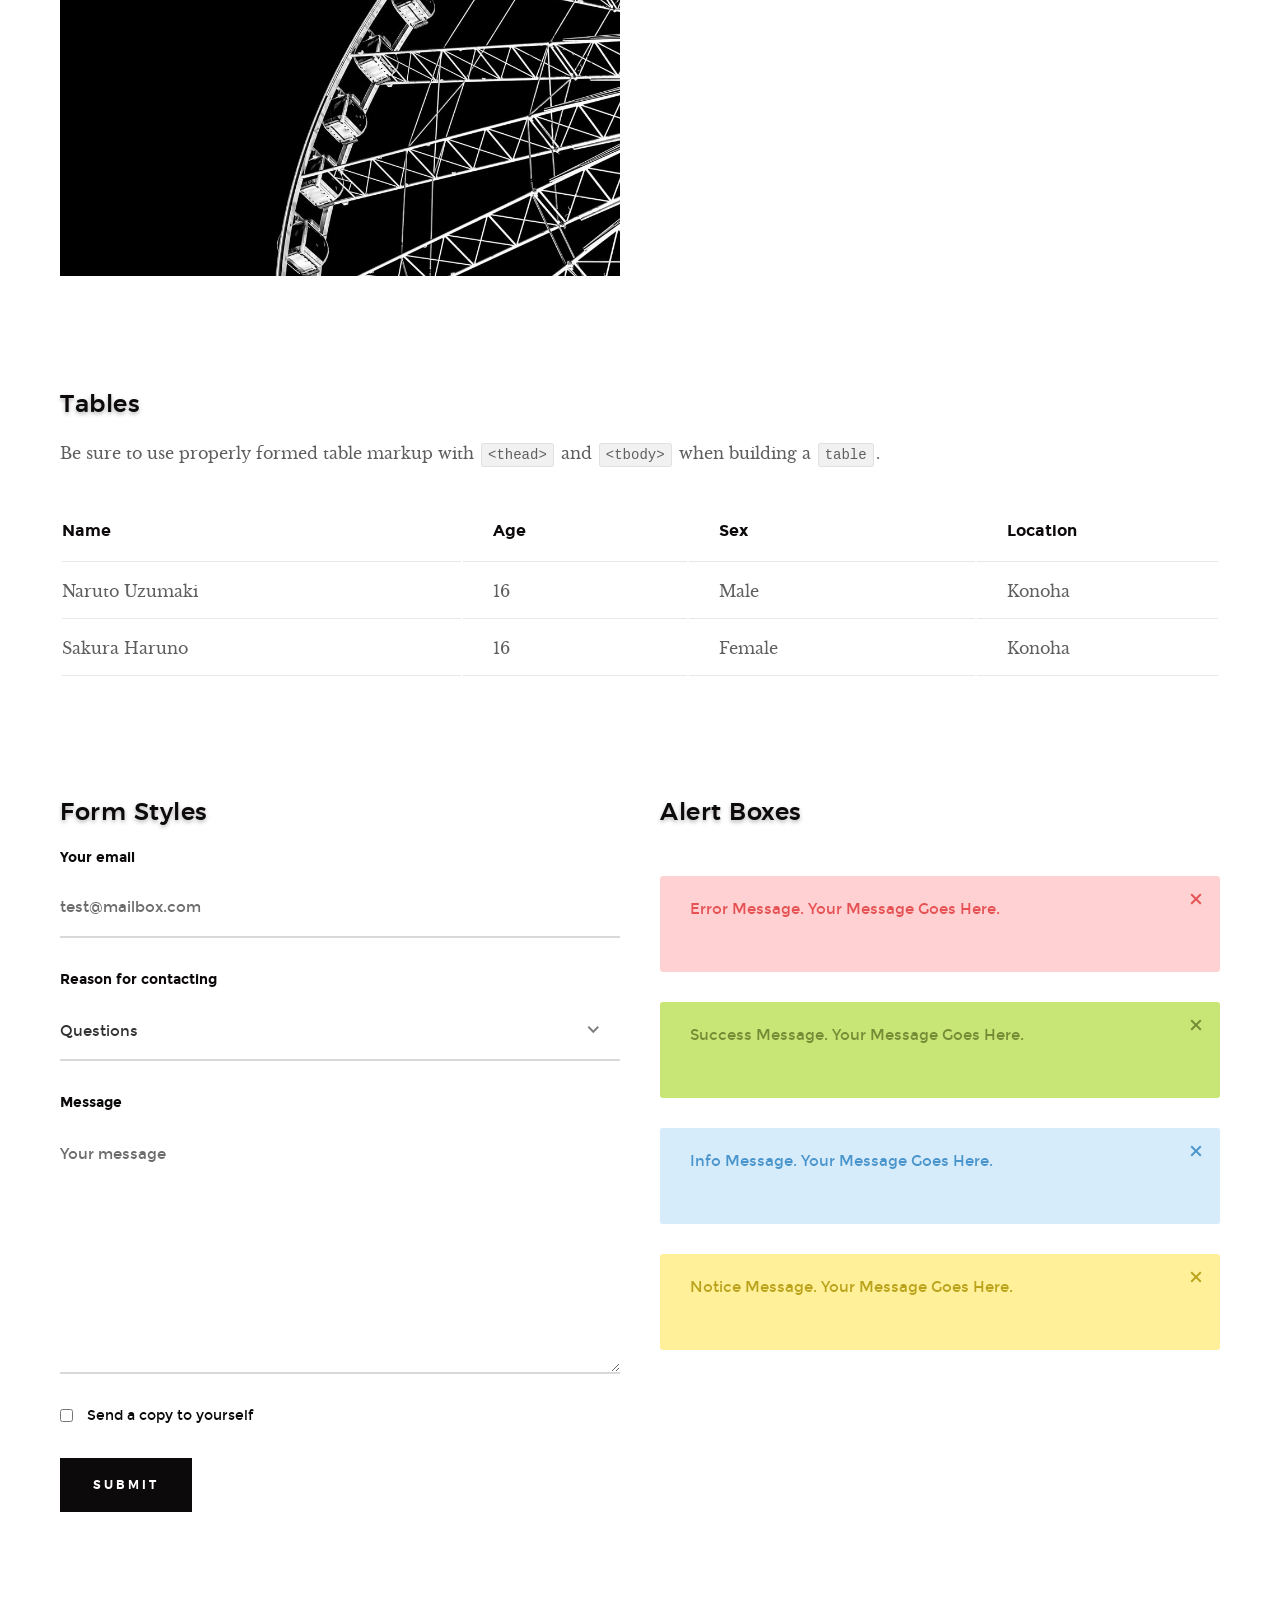
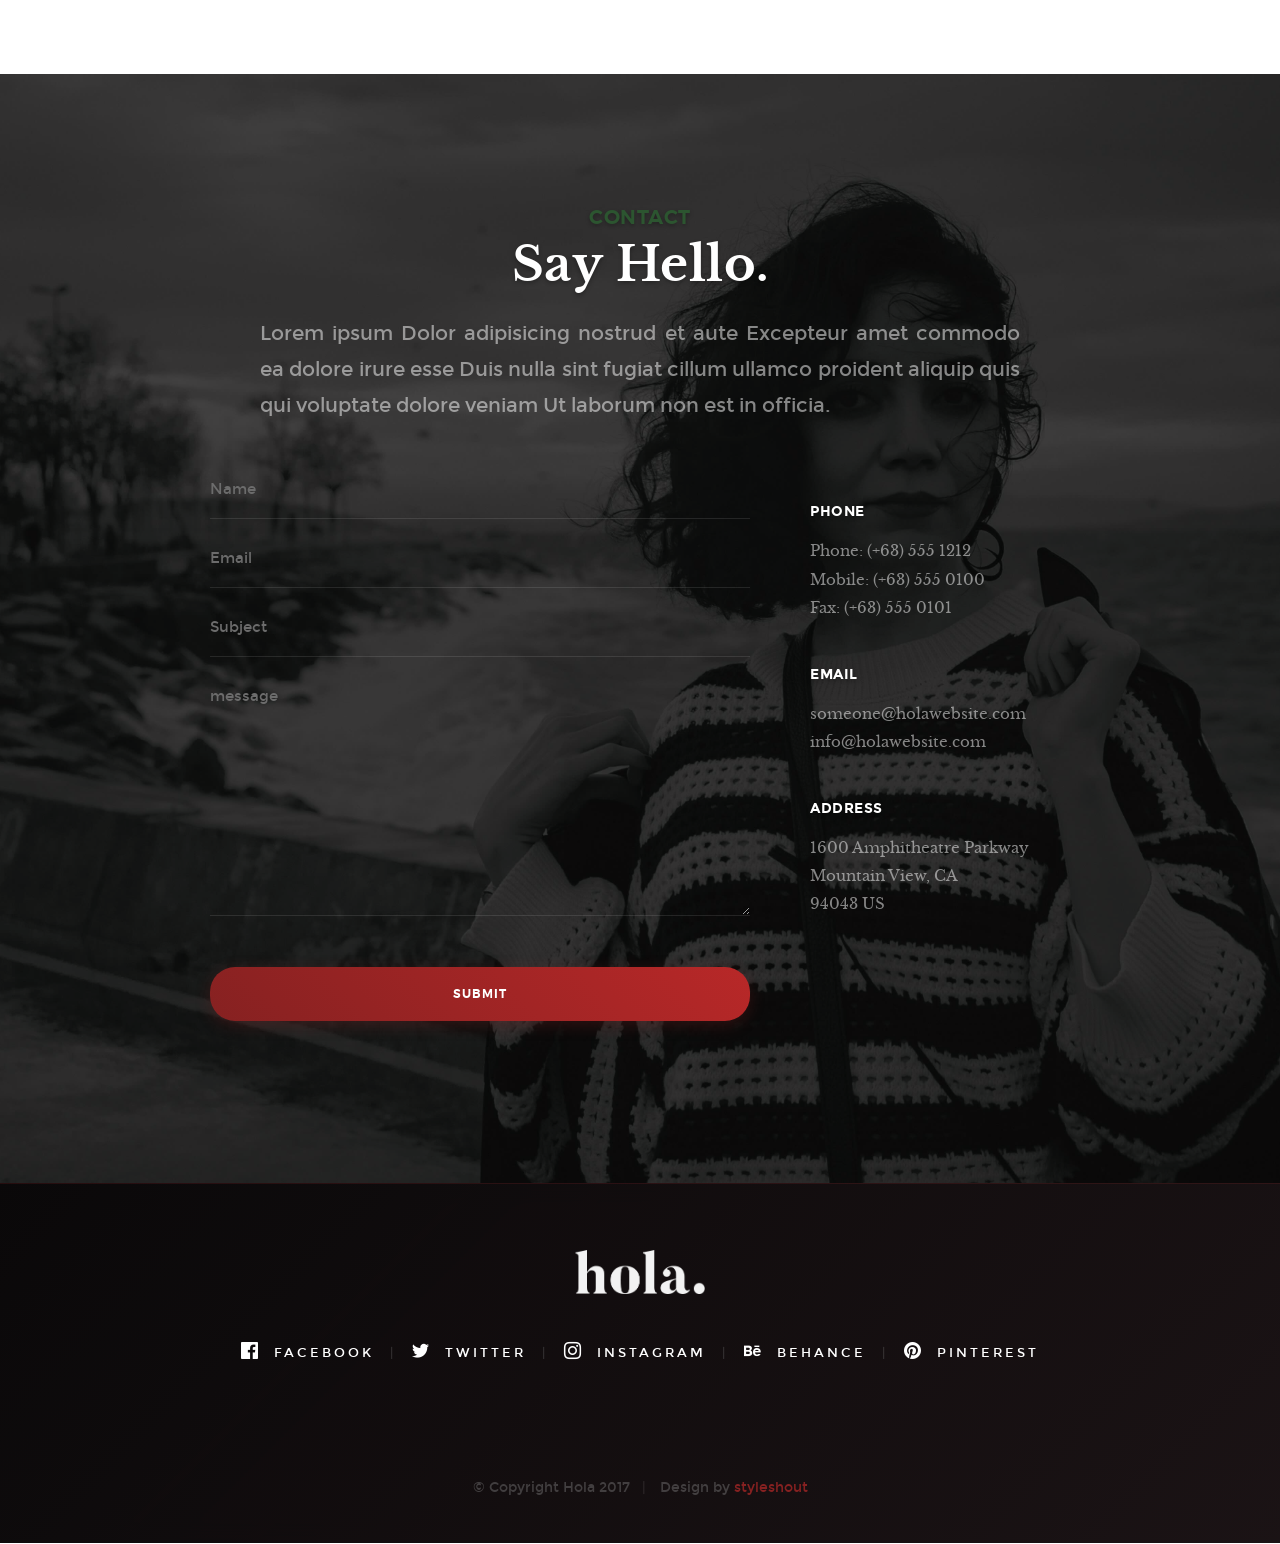
==== commit 1a598c57: "Merge branch 'website'" ====
--- a/styles.html
+++ b/styles.html
@@ -71,7 +71,7 @@
 
    <!-- home
    ================================================== -->
-   <section id="home" class="s-home page-hero target-section" data-parallax="scroll" data-image-src="images/hero-bg.jpg" data-natural-width=3000 data-natural-height=2000 data-position-y=center>
+   <section id="home" class="s-home page-hero target-section" data-parallax="scroll" data-image-src="images/hediyeh-bg.jpeg" data-natural-width=3000 data-natural-height=2000 data-position-y=center>
     
         <div class="overlay"></div>
         <div class="shadow-overlay"></div>
@@ -80,7 +80,7 @@
 
             <div class="row home-content__main">
 
-                <h3>Hello There</h3>
+                <!-- <h3>Hello There</h3> -->
 
                 <h1>
                     I am Jonathan Doe. <br>
--- a/css/main.css
+++ b/css/main.css
@@ -98,13 +98,13 @@
  * ------------------------------------------------------------------- */
 
 a {
-    color: #862121;
+    color: #2c5530;
     -webkit-transition: all 0.3s ease-in-out;
     transition: all 0.3s ease-in-out;
 }
 
 a:hover, a:focus, a:active {
-    color: #191A3F;
+    color: #1a3d1d;
 }
 
 a:focus {
@@ -377,7 +377,7 @@
     width: 8px;
     height: 8px;
     border-radius: 50%;
-    background: #862121;
+    background: #2c5530;
     position: absolute;
     left: -17px;
     top: 11px;
@@ -386,7 +386,7 @@
 
 dt {
     margin: 0;
-    color: #862121;
+    color: #2c5530;
 }
 
 dd {
@@ -517,7 +517,7 @@
 }
 
 .pace .pace-progress {
-    background: #862121;
+    background: #2c5530;
     position: fixed;
     z-index: 900;
     top: 0;
@@ -562,7 +562,7 @@
     margin-left: -30px;
     margin-top: -30px;
     padding: 0;
-    background-color: #862121;
+    background-color: #2c5530;
     border-radius: 100%;
     -webkit-animation: sk-scaleout 1.0s infinite ease-in-out;
     animation: sk-scaleout 1.0s infinite ease-in-out;
@@ -830,8 +830,8 @@
 input[type="submit"].btn--primary:focus, 
 input[type="reset"].btn--primary:focus, 
 input[type="button"].btn--primary:focus {
-    background: #862121;
-    border-color: #862121;
+    background: #2c5530;
+    border-color: #2c5530;
 }
 
 
@@ -860,8 +860,8 @@
 }
 
 .btn--stroke:hover, button.btn--stroke:hover {
-    border: 0.3rem solid #862121;
-    color: #862121;
+    border: 0.3rem solid #2c5530;
+    color: #2c5530;
 }
 
 .btn--pill, button.btn--pill {
@@ -1087,7 +1087,7 @@
 }
 
 .stats-tabs li a:hover {
-    color: #862121;
+    color: #2c5530;
 }
 
 .stats-tabs li a em {
@@ -1131,7 +1131,7 @@
 
 .skill-bars li .progress {
     background: #000000;
-    background-image: linear-gradient(to right, #191A3F, #2d462c);
+    background-image: linear-gradient(to right, #1a3d1d, #2d462c);
     position: relative;
     height: 100%;
 }
@@ -1276,7 +1276,7 @@
 .section-intro h3 {
     font-family: "montserrat-semibold", sans-serif;
     font-size: 2rem;
-    color: #862121;
+    color: #2c5530;
     text-transform: uppercase;
     letter-spacing: .15rem;
     margin-top: 0;
@@ -1380,11 +1380,11 @@
 .blog-list .blog-date {
     font-family: "montserrat-regular", sans-serif;
     font-size: 1.5rem;
-    color: #862121;
+    color: #2c5530;
 }
 
 .blog-list .blog-date a {
-    color: #862121;
+    color: #2c5530;
 }
 
 .blog-list .blog-date a:hover, 
@@ -1409,7 +1409,7 @@
 .blog-list .blog-cat a:hover, 
 .blog-list .blog-cat a:focus, 
 .blog-list .blog-cat a:active {
-    color: #862121;
+    color: #2c5530;
 }
 
 .blog-list .blog-cat a::after {
@@ -1660,7 +1660,7 @@
 
 .header-nav li.current a {
     font-family: "montserrat-extrabold", sans-serif;
-    color: #af2b2b;
+    color: #2c5530;
 }
 
 
@@ -1732,12 +1732,13 @@
 }
 
 .s-home .shadow-overlay {
+    display: none !important;
+    opacity: 0 !important;
     position: absolute;
     top: 0;
     left: 0;
     width: 100%;
     height: 100%;
-    opacity: .8;
     background: -moz-linear-gradient(top, transparent 0%, rgba(0, 0, 0, 0.8) 100%);
     background: -webkit-linear-gradient(top, transparent 0%, rgba(0, 0, 0, 0.8) 100%);
     background: linear-gradient(to bottom, transparent 0%, rgba(0, 0, 0, 0.8) 100%);
@@ -1775,7 +1776,7 @@
 .home-content h3 {
     font-family: "montserrat-bold", sans-serif;
     font-size: 1.8rem;
-    color: #862121;
+    color: #2c5530;
     text-transform: uppercase;
     letter-spacing: .5rem;
     position: relative;
@@ -1789,7 +1790,7 @@
     content: "";
     width: 60px;
     height: 2px;
-    background-color: #862121;
+    background-color: #2c5530;
     margin-top: -1.5px;
     position: absolute;
     left: 0;
@@ -1852,8 +1853,8 @@
 }
 
 .home-content__scroll a::after {
-    border-bottom: 2px solid #922424;
-    border-right: 2px solid #922424;
+    border-bottom: 2px solid #2c5530;
+    border-right: 2px solid #2c5530;
     content: '';
     display: block;
     height: 8px;
@@ -1927,7 +1928,7 @@
 }
 
 .home-social span {
-    color: #af2b2b;
+    color: #2c5530;
     right: 3.6rem;
     font-size: 1.3rem;
     opacity: 0;
@@ -2391,6 +2392,10 @@
 }
 
 .item-folio__thumb img {
+    width: 100% !important;
+    height: 100% !important;
+    object-fit: cover !important;
+    object-position: center !important;
     vertical-align: top;
     -webkit-transition: all 0.5s ease-in-out;
     transition: all 0.5s ease-in-out;
@@ -2402,7 +2407,8 @@
     left: 0;
     width: 100%;
     height: 100%;
-    opacity: .8;
+    opacity: 0 !important;
+    display: none !important;
     background: -moz-linear-gradient(top, transparent 0%, rgba(0, 0, 0, 0.8) 100%);
     background: -webkit-linear-gradient(top, transparent 0%, rgba(0, 0, 0, 0.8) 100%);
     background: linear-gradient(to bottom, transparent 0%, rgba(0, 0, 0, 0.8) 100%);
@@ -2619,6 +2625,7 @@
     background-image: url("../images/testimonial-bg.jpg");
     background-repeat: no-repeat;
     background-position: center, center;
+    background-size: cover;
     padding-top: 9.6rem;
     padding-bottom: 10.2rem;
     color: rgba(255, 255, 255, 0.5);
@@ -3041,9 +3048,10 @@
 
 .s-contact {
     background-color: #151515;
-    background-image: url("../images/contact-bg.jpg");
+    background-image: url("../images/hediyeh-bg.jpeg");
     background-repeat: no-repeat;
     background-position: center, center;
+    background-size: cover;
     padding-top: 13.2rem;
     padding-bottom: 12rem;
     color: rgba(255, 255, 255, 0.5);
@@ -3500,6 +3508,7 @@
     background-color: #0D0A0B;
     background-repeat: no-repeat;
     background-position: center, center;
+    background-size: cover;
     padding-top: 20.4rem;
     padding-bottom: 7.2rem;
     position: relative;
@@ -4136,4 +4145,608 @@
     .commentlist .comment__avatar {
         display: none;
     }
+}
+/* ===================================================================
+ * # Portfolio Collage with Varied Sizes
+ * ------------------------------------------------------------------- */
+
+/* Uniform rectangular grid for all projects */
+.masonry__brick {
+    width: 400px !important; /* Uniform width for all cards */
+}
+
+/* Uniform heights for all thumbnails */
+.masonry__brick .item-folio__thumb {
+    height: 250px !important; /* Slightly smaller to accommodate text */
+    object-fit: cover !important;
+    position: relative !important;
+    overflow: hidden !important;
+    background-color: #f0f0f0 !important; /* Fallback background */
+    flex-shrink: 0 !important; /* Prevent shrinking */
+}
+
+/* Text overlay with fixed height */
+.masonry__brick .item-folio__text {
+    height: 100px !important; /* Fixed height for text area */
+    flex-shrink: 0 !important; /* Prevent shrinking */
+    display: flex !important;
+    flex-direction: column !important;
+    justify-content: center !important;
+}
+
+/* Enhanced styling */
+.masonry__brick {
+    margin-bottom: 3rem !important;
+    padding: 0 1.5rem !important;
+    transition: transform 0.3s ease-in-out !important;
+}
+
+.masonry__brick:hover {
+    transform: translateY(-8px) !important;
+}
+
+.item-folio__thumb {
+    border-radius: 12px !important;
+    box-shadow: 0 10px 30px rgba(0,0,0,0.15) !important;
+    transition: all 0.4s ease-in-out !important;
+    overflow: hidden !important;
+}
+
+.item-folio__thumb:hover {
+    box-shadow: 0 20px 40px rgba(0,0,0,0.25) !important;
+    transform: scale(1.02) !important;
+}
+
+/* Enhanced text overlays for better readability */
+.masonry__brick .item-folio__text {
+    height: 100px !important; /* Fixed height for text area */
+    flex-shrink: 0 !important; /* Prevent shrinking */
+    display: flex !important;
+    flex-direction: column !important;
+    justify-content: center !important;
+    background: rgba(0,0,0,0.85) !important;
+    color: white !important;
+    border-radius: 0 0 12px 12px !important;
+    padding: 1.5rem 1rem !important;
+    backdrop-filter: blur(2px) !important;
+    -webkit-backdrop-filter: blur(2px) !important;
+    overflow: hidden !important;
+}
+
+.masonry__brick .item-folio__title {
+    color: white !important;
+    font-size: 1.8rem !important; /* Slightly smaller to fit */
+    font-weight: 600 !important;
+    text-shadow: 0 2px 4px rgba(0,0,0,0.3) !important;
+    line-height: 1.2 !important;
+    margin-bottom: 0.5rem !important;
+    overflow: hidden !important;
+    text-overflow: ellipsis !important;
+    display: -webkit-box !important;
+    -webkit-line-clamp: 2 !important;
+    line-clamp: 2 !important;
+    -webkit-box-orient: vertical !important;
+}
+
+.masonry__brick .item-folio__cat {
+    color: rgba(255,255,255,0.95) !important;
+    font-weight: 400 !important;
+    text-shadow: 0 1px 2px rgba(0,0,0,0.3) !important;
+    font-size: 1.3rem !important;
+    overflow: hidden !important;
+    text-overflow: ellipsis !important;
+    display: -webkit-box !important;
+    -webkit-line-clamp: 2 !important;
+    line-clamp: 2 !important;
+    -webkit-box-orient: vertical !important;
+}
+
+
+
+/* Fixed 2-Column Rectangular Grid Layout for Portfolio */
+@supports (display: grid) {
+    .masonry {
+        display: grid !important;
+        grid-template-columns: 1fr 1fr !important; /* Exactly 2 columns */
+        grid-auto-rows: 350px !important; /* Fixed row height for rectangular grid */
+        gap: 3rem !important;
+        align-items: start !important;
+        max-width: 1000px !important; /* Control overall width */
+        margin: 0 auto !important; /* Center the grid */
+    }
+    
+    .masonry__brick {
+        width: auto !important;
+        float: none !important;
+        height: 350px !important; /* Fixed height for all cards */
+        max-height: 350px !important; /* Ensure no overflow */
+        overflow: hidden !important;
+        display: flex !important;
+        flex-direction: column !important;
+    }
+    
+    .masonry__brick .item-folio {
+        height: 100% !important;
+        display: flex !important;
+        flex-direction: column !important;
+        overflow: hidden !important;
+    }
+}
+
+/* Responsive adjustments for mobile */
+@media only screen and (max-width: 768px) {
+    .masonry {
+        grid-template-columns: 1fr !important; /* Single column on mobile */
+        max-width: 400px !important;
+    }
+}
+
+/* Profile Image in Hero Section */
+.home-content__main {
+    display: flex !important;
+    align-items: center !important;
+    justify-content: space-between !important;
+}
+
+.home-content__text {
+    flex: 1 !important;
+    padding-right: 4rem !important;
+}
+
+.home-content__image {
+    flex: 0 0 auto !important;
+    display: flex !important;
+    justify-content: center !important;
+    align-items: center !important;
+}
+
+.profile-image {
+    position: relative !important;
+    animation: float 6s ease-in-out infinite !important;
+}
+
+.profile-image::before {
+    content: '';
+    position: absolute;
+    top: -10px;
+    left: -10px;
+    right: -10px;
+    bottom: -10px;
+    border-radius: 50%;
+    background: linear-gradient(45deg, #2c5530, #3d6e42, #4a7c59, #5a8c6a);
+    z-index: -1;
+    animation: rotate 10s linear infinite;
+}
+
+@keyframes float {
+    0%, 100% { transform: translateY(0px); }
+    50% { transform: translateY(-20px); }
+}
+
+@keyframes rotate {
+    0% { transform: rotate(0deg); }
+    100% { transform: rotate(360deg); }
+}
+
+@keyframes fadeInUp {
+    from {
+        opacity: 0;
+        transform: translateY(30px);
+    }
+    to {
+        opacity: 1;
+        transform: translateY(0);
+    }
+}
+
+/* Responsive adjustments */
+@media only screen and (max-width: 1000px) {
+    .home-content__main {
+        flex-direction: column !important;
+        text-align: center !important;
+    }
+    
+    .home-content__text {
+        padding-right: 0 !important;
+        margin-bottom: 3rem !important;
+    }
+    
+    .home-content__image img {
+        width: 250px !important;
+        height: 250px !important;
+    }
+}
+
+@media only screen and (max-width: 600px) {
+    .home-content__image img {
+        width: 200px !important;
+        height: 200px !important;
+    }
+}
+.item-folio__cat { background: transparent !important; background-color: transparent !important; border: none !important; padding: 0 !important; }
+/* Complete override for category styling */
+.item-folio__cat, 
+.item-folio__cat *,
+.item-folio__cat::before,
+.item-folio__cat::after {
+    background: none !important;
+    background-color: transparent !important;
+    background-image: none !important;
+    border: none !important;
+    box-shadow: none !important;
+    outline: none !important;
+}
+
+/* Additional reset for any pseudo elements */
+.item-folio__text::before,
+.item-folio__text::after {
+    background: none !important;
+    background-color: transparent !important;
+}
+
+
+/* ===================================================================
+ * # Project Filter Styles
+ *
+ * ------------------------------------------------------------------- */
+
+.project-filter {
+    margin-bottom: 6rem;
+    text-align: center;
+}
+
+.filter-menu {
+    list-style: none;
+    margin: 0;
+    padding: 0;
+    display: inline-block;
+}
+
+.filter-menu li {
+    display: inline-block;
+    padding: 0;
+    margin: 0 1rem 1rem 0;
+}
+
+.project-filter .filter-menu .filter-btn,
+.filter-menu .filter-btn,
+.filter-btn {
+    display: block !important;
+    font-family: "montserrat-medium", sans-serif !important;
+    font-size: 1.3rem !important;
+    color: #6c6c6c !important;
+    text-transform: uppercase !important;
+    letter-spacing: .2rem !important;
+    padding: 1rem 2rem !important;
+    background: transparent !important;
+    background-color: transparent !important;
+    background-image: none !important;
+    border: none !important;
+    border-width: 0 !important;
+    border-radius: 0 !important;
+    text-decoration: none !important;
+    transition: all 0.3s ease-in-out !important;
+    box-shadow: none !important;
+    outline: none !important;
+}
+
+.project-filter .filter-menu .filter-btn:hover,
+.project-filter .filter-menu .filter-btn.active,
+.filter-menu .filter-btn:hover, 
+.filter-menu .filter-btn.active,
+.filter-btn:hover, 
+.filter-btn.active {
+    color: #2c5530 !important;
+    background: transparent !important;
+    background-color: transparent !important;
+    background-image: none !important;
+    border: none !important;
+    border-width: 0 !important;
+    text-decoration: underline !important;
+    box-shadow: none !important;
+    outline: none !important;
+}
+
+/* Project animations for filtering */
+.masonry__brick {
+    transition: all 0.5s ease;
+}
+
+.masonry__brick.hide {
+    opacity: 0;
+    transform: scale(0.8);
+    pointer-events: none;
+}
+
+.masonry__brick.show {
+    opacity: 1;
+    transform: scale(1);
+    pointer-events: auto;
+}
+
+/* Responsive filter menu */
+@media only screen and (max-width: 800px) {
+    .filter-menu li {
+        margin: 0 0.5rem 1rem 0;
+    }
+    
+    .filter-btn {
+        font-size: 1.2rem;
+        padding: 0.8rem 1.5rem;
+    }
+}
+
+@media only screen and (max-width: 600px) {
+    .filter-menu li {
+        display: block;
+        margin: 0 0 1rem 0;
+    }
+    
+    .filter-btn {
+        width: 100%;
+        max-width: 280px;
+    }
+}
+
+/* FORCE UNIFORM CARD HEIGHTS - HIGHEST SPECIFICITY */
+.masonry-wrap .masonry .masonry__brick {
+    height: 350px !important;
+    max-height: 350px !important;
+    overflow: hidden !important;
+    display: flex !important;
+    flex-direction: column !important;
+}
+
+.masonry-wrap .masonry .masonry__brick .item-folio {
+    height: 100% !important;
+    display: flex !important;
+    flex-direction: column !important;
+    overflow: hidden !important;
+}
+
+.masonry-wrap .masonry .masonry__brick .item-folio .item-folio__thumb {
+    height: 250px !important;
+    flex-shrink: 0 !important;
+    overflow: hidden !important;
+}
+
+.masonry-wrap .masonry .masonry__brick .item-folio .item-folio__text {
+    height: 100px !important;
+    flex-shrink: 0 !important;
+    overflow: hidden !important;
+    display: flex !important;
+    flex-direction: column !important;
+    justify-content: center !important;
+}
+
+/* FORCE GRID LAYOUT WITH INCREASED VERTICAL SPACING */
+.masonry-wrap .masonry {
+    display: grid !important;
+    grid-template-columns: repeat(2, 1fr) !important;
+    grid-auto-rows: 380px !important;
+    gap: 3.5rem !important;
+    row-gap: 8rem !important;
+    max-width: 1100px !important;
+    margin: 0 auto !important;
+    height: auto !important;
+    width: 100% !important;
+    padding: 0 2rem !important;
+}
+
+@media only screen and (max-width: 768px) {
+    .masonry-wrap .masonry {
+        grid-template-columns: 1fr !important;
+        gap: 3rem !important;
+        row-gap: 5rem !important;
+        padding: 0 1rem !important;
+    }
+}
+
+
+/* ===================================================================
+ * # TEXT JUSTIFICATION
+ * ------------------------------------------------------------------- */
+
+/* Text justification for better readability */
+.intro-info p,
+.about-desc p,
+.lead p,
+.s-testimonials .testimonial-text,
+.s-stats .stat-text,
+.research-interests p,
+.home-content .intro-position,
+.home-content .intro-info,
+.about-content .about-desc,
+.section-intro .lead,
+.about-desc,
+.intro-position,
+.about-content ul li,
+.about-content .left ul li,
+ul li,
+.skills-list li,
+.about-content p,
+.about-content .left p,
+.s-about p,
+p {
+    text-align: justify !important;
+}
+
+
+/* ===================================================================
+ * # ENHANCED STYLING
+ * ------------------------------------------------------------------- */
+
+/* Modern gradient backgrounds */
+body {
+    background: linear-gradient(135deg, #0a0809 0%, #1a1315 50%, #2a1f20 100%) !important;
+}
+
+/* Enhanced section styling with subtle animations */
+section {
+    transition: all 0.3s ease !important;
+}
+
+/* Elegant text shadows and typography */
+h1, h2, h3, h4, h5, h6 {
+    text-shadow: 0 2px 4px rgba(0, 0, 0, 0.3) !important;
+    letter-spacing: 0.5px !important;
+}
+
+/* Modern card hover effects */
+.masonry-wrap .masonry .masonry__brick {
+    border-radius: 12px !important;
+    box-shadow: 0 8px 32px rgba(0, 0, 0, 0.2) !important;
+    transition: all 0.4s cubic-bezier(0.175, 0.885, 0.32, 1.275) !important;
+    backdrop-filter: blur(10px) !important;
+    background: rgba(255, 255, 255, 0.95) !important;
+}
+
+.masonry-wrap .masonry .masonry__brick:hover {
+    transform: translateY(-10px) scale(1.02) !important;
+    box-shadow: 0 20px 40px rgba(0, 0, 0, 0.3) !important;
+}
+
+/* Stylish navigation */
+.header-nav a {
+    position: relative !important;
+    overflow: hidden !important;
+    transition: all 0.3s ease !important;
+}
+
+.header-nav a::before {
+    content: '' !important;
+    position: absolute !important;
+    bottom: 0 !important;
+    left: -100% !important;
+    width: 100% !important;
+    height: 2px !important;
+    background: linear-gradient(90deg, #862121, #b82828) !important;
+    transition: left 0.3s ease !important;
+}
+
+.header-nav a:hover::before {
+    left: 0 !important;
+}
+
+/* Enhanced buttons */
+.btn, button {
+    background: linear-gradient(45deg, #862121, #b82828) !important;
+    border: none !important;
+    border-radius: 25px !important;
+    box-shadow: 0 4px 15px rgba(134, 33, 33, 0.3) !important;
+    transition: all 0.3s ease !important;
+    text-transform: uppercase !important;
+    letter-spacing: 1px !important;
+    font-weight: 600 !important;
+}
+
+.btn:hover, button:hover {
+    transform: translateY(-2px) !important;
+    box-shadow: 0 8px 25px rgba(134, 33, 33, 0.4) !important;
+}
+
+/* Animated section introductions */
+.section-intro {
+    position: relative !important;
+    overflow: hidden !important;
+}
+
+.section-intro::before {
+    content: '' !important;
+    position: absolute !important;
+    top: 0 !important;
+    left: -100% !important;
+    width: 100% !important;
+    height: 2px !important;
+    background: linear-gradient(90deg, transparent, #862121, transparent) !important;
+    animation: slideIn 2s ease-in-out infinite !important;
+}
+
+@keyframes slideIn {
+    0% { left: -100%; }
+    50% { left: 100%; }
+    100% { left: -100%; }
+}
+
+/* Elegant testimonial styling */
+.s-testimonials {
+    background: linear-gradient(135deg, rgba(134, 33, 33, 0.1), rgba(184, 40, 40, 0.05)) !important;
+    backdrop-filter: blur(10px) !important;
+}
+
+.testimonial-text {
+    font-style: italic !important;
+    position: relative !important;
+    padding: 2rem !important;
+    background: rgba(255, 255, 255, 0.05) !important;
+    border-radius: 15px !important;
+    backdrop-filter: blur(5px) !important;
+}
+
+.testimonial-text::before {
+    content: '"' !important;
+    font-size: 4rem !important;
+    color: #862121 !important;
+    position: absolute !important;
+    top: -10px !important;
+    left: 15px !important;
+    opacity: 0.3 !important;
+}
+
+/* Enhanced stats section */
+.s-stats {
+    background: linear-gradient(45deg, rgba(134, 33, 33, 0.1), rgba(42, 31, 32, 0.2)) !important;
+}
+
+.stats .stat {
+    transition: all 0.3s ease !important;
+}
+
+.stats .stat:hover {
+    transform: scale(1.05) !important;
+}
+
+/* Stylish contact form */
+.contact-form input,
+.contact-form textarea {
+    border: 2px solid transparent !important;
+    background: rgba(255, 255, 255, 0.05) !important;
+    backdrop-filter: blur(10px) !important;
+    border-radius: 10px !important;
+    transition: all 0.3s ease !important;
+}
+
+.contact-form input:focus,
+.contact-form textarea:focus {
+    border-color: #862121 !important;
+    box-shadow: 0 0 20px rgba(134, 33, 33, 0.2) !important;
+    transform: scale(1.02) !important;
+}
+
+/* Elegant footer */
+footer {
+    background: linear-gradient(135deg, rgba(10, 8, 9, 0.9), rgba(26, 19, 21, 0.95)) !important;
+    backdrop-filter: blur(10px) !important;
+    border-top: 1px solid rgba(134, 33, 33, 0.2) !important;
+}
+
+/* Smooth scroll behavior */
+html {
+    scroll-behavior: smooth !important;
+}
+
+/* Loading animations */
+@keyframes fadeInUp {
+    from {
+        opacity: 0;
+        transform: translateY(30px);
+    }
+    to {
+        opacity: 1;
+        transform: translateY(0);
+    }
+}
+
+section {
+    animation: fadeInUp 0.8s ease-out !important;
 }
